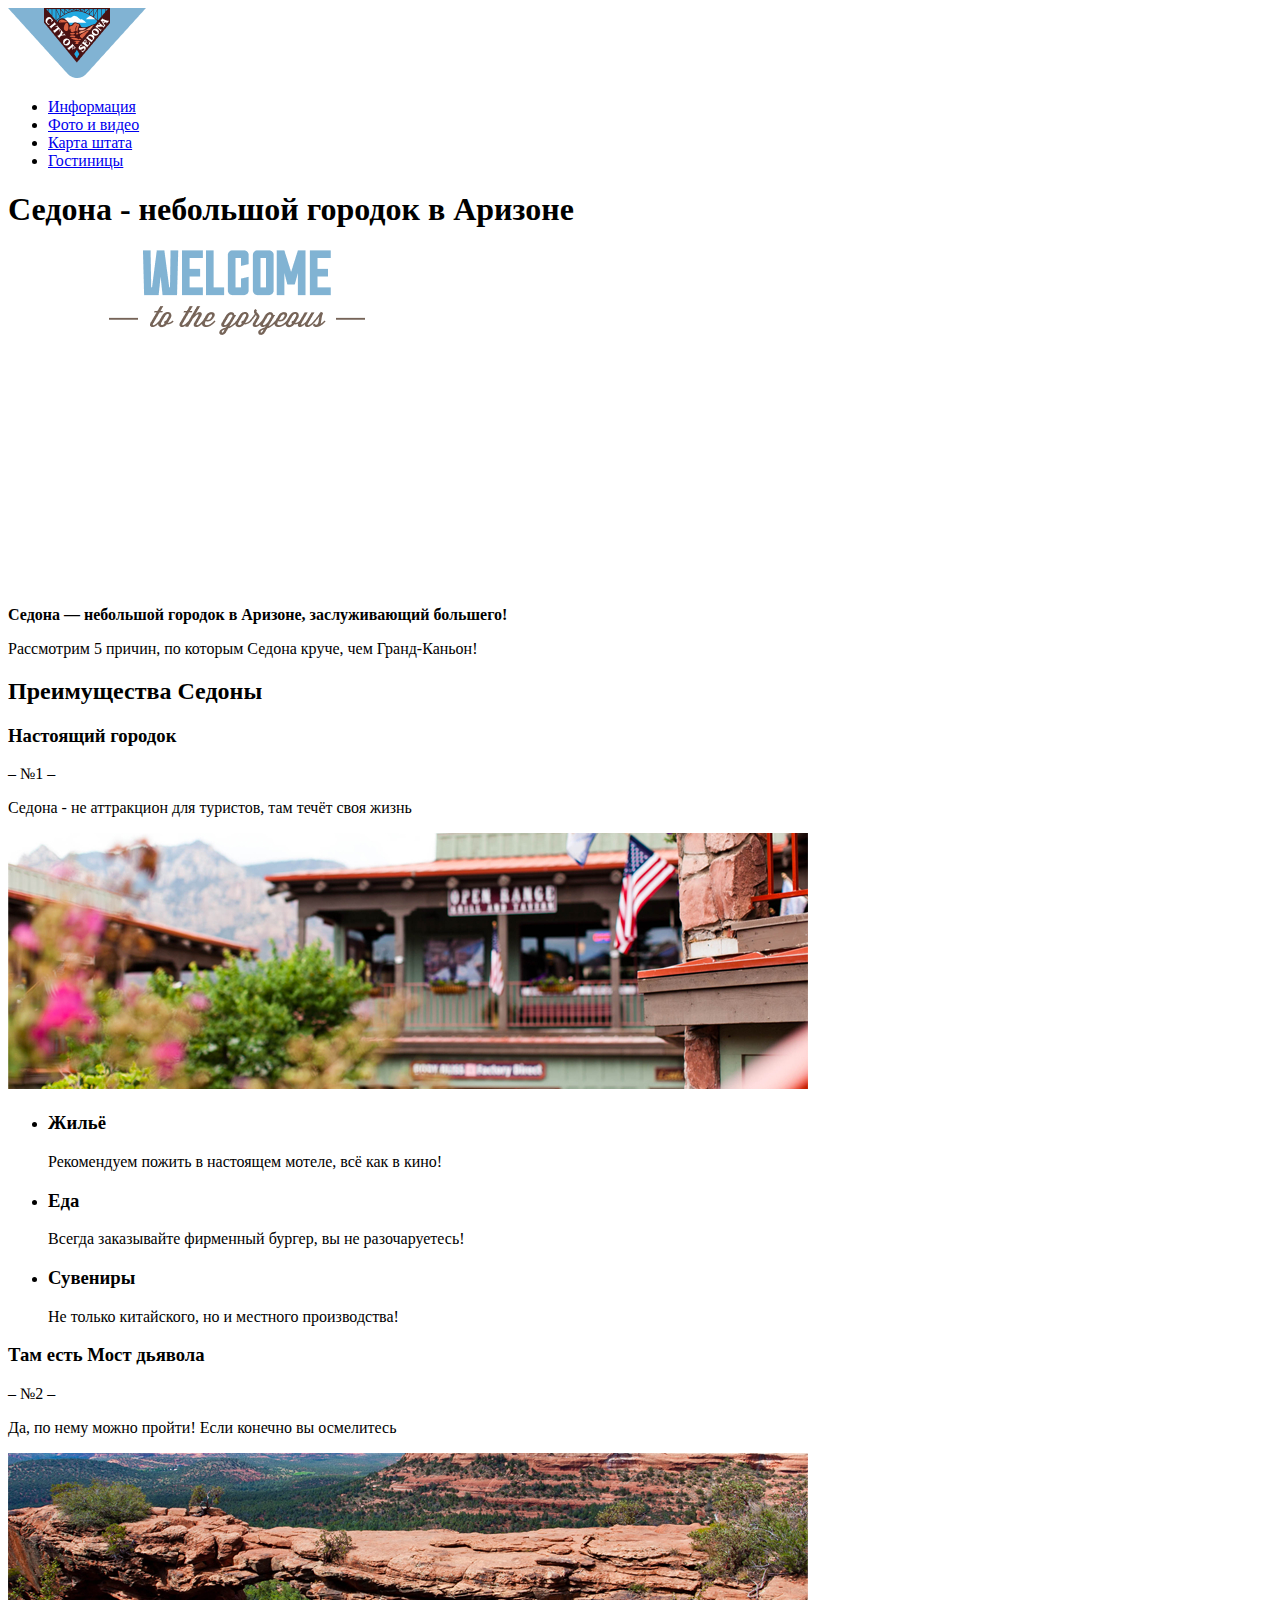
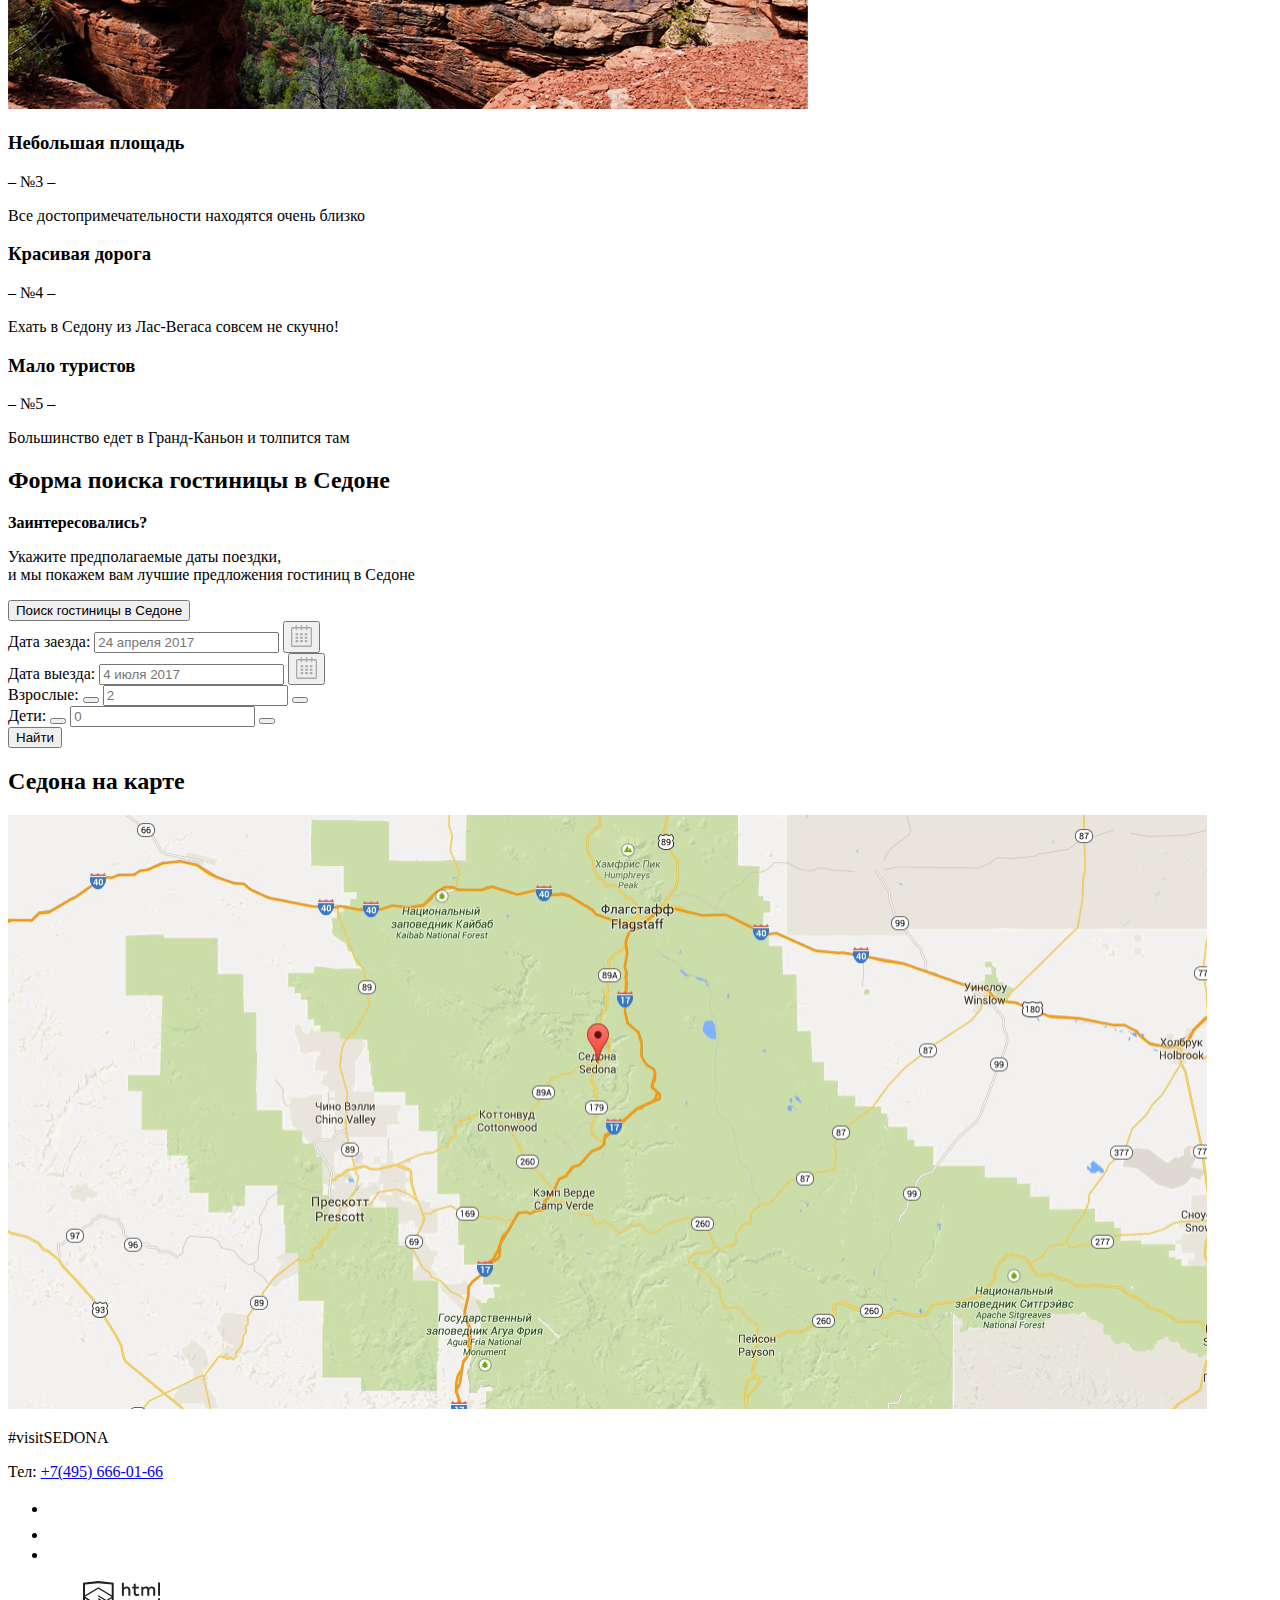
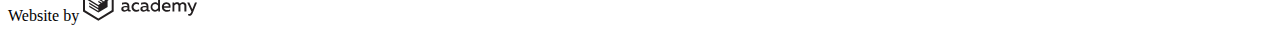
==== index.html @ 08bbe30a "Сделана разметка главной страницы и страницы каталога" ====
<!DOCTYPE html>
<html lang="ru">
<head>
  <meta charset="UTF-8">
  <meta http-equiv="X-UA-Compatible" content="IE=edge">
  <meta name="viewport" content="width=device-width, initial-scale=1.0">
  <title>Седона - небольшой городок в Аризоне</title>
</head>
<body>
  <header class="page-header">
    <nav class="main-nav">
      <a class="main-nav__logo logo">
        <img class="logo__image" src="img/sedona-logo.png" width="138" height="70" alt="Логотип Седоны">
      </a>
      <ul class="main-nav__list">
        <li class="main-nav__item">
          <a class="main-nav__link" href="blank.html">Информация</a>
        </li>
        <li class="main-nav__item">
          <a class="main-nav__link" href="blank.html">Фото и видео</a>
        </li>
        <li class="main-nav__item">
          <a class="main-nav__link" href="blank.html">Карта штата</a>
        </li>
        <li class="main-nav__item">
          <a class="main-nav__link" href="catalog.html">Гостиницы</a>
        </li>
      </ul>
    </nav>
  </header>

  <main class="page-main">
    <h1 class="visually-hidden">Седона - небольшой городок в Аризоне</h1>

    <div class="page-main__intro">
      <img class="page-main__welcome" src="img/welcome.png" width="458" height="352" alt="Добро пожаловать в Седону">
    </div>

    <header class="page-main__header">
      <b class="page-main__title">Седона — небольшой городок в Аризоне, заслуживающий большего!</b>
      <p class="page-main__text">Рассмотрим 5 причин, по которым Седона круче, чем Гранд-Каньон!</p>
    </header>

    <section class="features">
      <h2 class="visually-hidden">Преимущества Седоны</h2>

      <div class="features__blocks">
        <div class="features__block">
          <h3 class="features__title features__title--white">Настоящий городок</h3>
          <p class="features__number">&ndash; №1 &ndash;</p>
          <p class="features__text">Седона - не аттракцион для туристов, там течёт своя жизнь</p>
        </div>

        <div class="features__image-wrapper">
          <img class="features__image" src="img/sedona-town.jpg" width="800" height="256" alt="Внешний облик городка Седона">
        </div>
      </div>

      <ul class="advices">
        <li class="advices__item advices__item--house">
          <h3 class="advices__title">Жильё</h3>
          <p class="advices__text">Рекомендуем пожить в настоящем мотеле, всё как в кино!</p>
        </li>
        <li class="advices__item advices__item--burger">
          <h3 class="advices__title">Еда</h3>
          <p class="advices__text">Всегда заказывайте фирменный бургер, вы не разочаруетесь!</p>
        </li>
        <li class="advices__item advices__item--gift">
          <h3 class="advices__title">Сувениры</h3>
          <p class="advices__text">Не только китайского, но и местного производства!</p>
        </li>
      </ul>

      <div class="features__blocks features__blocks--reverse">
        <div class="features__block">
          <h3 class="features__title features__title--white">Там есть Мост дьявола</h3>
          <p class="features__number">&ndash; №2 &ndash;</p>
          <p class="features__text">Да, по нему можно пройти! Если конечно вы осмелитесь</p>
        </div>

        <div class="features__image-wrapper">
          <img class="features__image" src="img/devil-bridge.jpg" width="800" height="256" alt="Мост дьявола">
        </div>
      </div>

      <div class="features__blocks">
        <div class="features__block features__block--grey">
          <h3 class="features__title">Небольшая площадь</h3>
          <p class="features__number">&ndash; №3 &ndash;</p>
          <p class="features__text">Все достопримечательности находятся очень близко</p>
        </div>

        <div class="features__block features__block--grey">
          <h3 class="features__title">Красивая дорога</h3>
          <p class="features__number">&ndash; №4 &ndash;</p>
          <p class="features__text">Ехать в Седону из Лас-Вегаса совсем не скучно!</p>
        </div>

        <div class="features__block features__block--grey">
          <h3 class="features__title">Мало туристов</h3>
          <p class="features__number">&ndash; №5 &ndash;</p>
          <p class="features__text">Большинство едет в Гранд-Каньон и толпится там</p>
        </div>
      </div>
    </section>

    <section class="hotel-search">
      <h2 class="visually-hidden">Форма поиска гостиницы в Седоне</h2>
      <b class="hotel-search__title">Заинтересовались?</b>
      <p class="hotel-search__text">Укажите предполагаемые даты поездки,<br> и мы покажем вам лучшие предложения гостиниц в Седоне</p>
      <button class="hotel-search__button button botton--brown" type="button">Поиск гостиницы в Седоне</button>

      <form class="hotel-search__form search-form" action="https://echo.htmlacademy.ru" method="POST">
        <div class="search-form__block">
          <label class="search-form__label" for="arrival">Дата заезда:</label>
          <input class="seacrh-form__input" type="text" name="arrival" id="arrival" placeholder="24 апреля 2017" required>
          <button class="search-form__calendar" type="button" aria-label="календарь">
            <svg width="21" height="23" viewBox="0 0 21 23" fill="none" xmlns="http://www.w3.org/2000/svg">
              <path fill-rule="evenodd" clip-rule="evenodd" d="M16.406 3.02498H19.251C20.217 3.02498 21 3.84698 21 4.86198V21.164C21 22.179 20.217 23 19.251 23H1.75C0.784 23 0 22.179 0 21.164V4.86198C0 3.84698 0.784 3.02498 1.75 3.02498H4.593V1.64798C4.593 1.26698 4.887 0.958984 5.25 0.958984C5.612 0.958984 5.906 1.26698 5.906 1.64798V3.02498H9.844V1.64798C9.844 1.26698 10.138 0.958984 10.501 0.958984C10.862 0.958984 11.156 1.26698 11.156 1.64798V3.02498H15.094V1.64798C15.094 1.26698 15.387 0.958984 15.75 0.958984C16.112 0.958984 16.406 1.26698 16.406 1.64798V3.02498ZM19.5646 21.484C19.6466 21.3979 19.691 21.2828 19.688 21.164H19.689V4.86198C19.689 4.60898 19.493 4.40298 19.252 4.40298H16.407V5.78098C16.407 6.16198 16.113 6.46998 15.751 6.46998C15.388 6.46998 15.095 6.16198 15.095 5.78098V4.40298H11.157V5.78098C11.157 6.16198 10.863 6.46998 10.502 6.46998C10.139 6.46998 9.845 6.16198 9.845 5.78098V4.40298H5.907V5.78098C5.907 6.16198 5.613 6.46998 5.251 6.46998C4.888 6.46998 4.594 6.16198 4.594 5.78098V4.40298H1.75C1.50263 4.40953 1.30696 4.61458 1.312 4.86198V21.164C1.30696 21.4114 1.50263 21.6164 1.75 21.623H19.251C19.3698 21.6201 19.4826 21.5701 19.5646 21.484Z" fill="#A9A9A9"/>
              <path fill-rule="evenodd" clip-rule="evenodd" d="M4.59399 9.2251H7.21899V11.2911H4.59399V9.2251ZM4.59399 12.6681H7.21899V14.7351H4.59399V12.6681ZM7.21899 16.1121H4.59399V18.1781H7.21899V16.1121ZM9.18799 16.1121H11.813V18.1781H9.18799V16.1121ZM11.813 12.6681H9.18799V14.7351H11.813V12.6681ZM9.18799 9.2251H11.813V11.2911H9.18799V9.2251ZM16.406 16.1121H13.781V18.1781H16.406V16.1121ZM13.781 12.6681H16.406V14.7351H13.781V12.6681ZM16.406 9.2251H13.781V11.2911H16.406V9.2251Z" fill="#A9A9A9"/>
              </svg>
          </button>
        </div>

        <div class="search-form__block">
          <label class="search-form__label" for="departure">Дата выезда:</label>
          <input class="seacrh-form__input" type="text" name="departure" id="departure" placeholder="4 июля 2017" required>
          <button class="search-form__calendar" type="button" aria-label="Календарь">
            <svg width="21" height="23" viewBox="0 0 21 23" fill="none" xmlns="http://www.w3.org/2000/svg">
              <path fill-rule="evenodd" clip-rule="evenodd" d="M16.406 3.02498H19.251C20.217 3.02498 21 3.84698 21 4.86198V21.164C21 22.179 20.217 23 19.251 23H1.75C0.784 23 0 22.179 0 21.164V4.86198C0 3.84698 0.784 3.02498 1.75 3.02498H4.593V1.64798C4.593 1.26698 4.887 0.958984 5.25 0.958984C5.612 0.958984 5.906 1.26698 5.906 1.64798V3.02498H9.844V1.64798C9.844 1.26698 10.138 0.958984 10.501 0.958984C10.862 0.958984 11.156 1.26698 11.156 1.64798V3.02498H15.094V1.64798C15.094 1.26698 15.387 0.958984 15.75 0.958984C16.112 0.958984 16.406 1.26698 16.406 1.64798V3.02498ZM19.5646 21.484C19.6466 21.3979 19.691 21.2828 19.688 21.164H19.689V4.86198C19.689 4.60898 19.493 4.40298 19.252 4.40298H16.407V5.78098C16.407 6.16198 16.113 6.46998 15.751 6.46998C15.388 6.46998 15.095 6.16198 15.095 5.78098V4.40298H11.157V5.78098C11.157 6.16198 10.863 6.46998 10.502 6.46998C10.139 6.46998 9.845 6.16198 9.845 5.78098V4.40298H5.907V5.78098C5.907 6.16198 5.613 6.46998 5.251 6.46998C4.888 6.46998 4.594 6.16198 4.594 5.78098V4.40298H1.75C1.50263 4.40953 1.30696 4.61458 1.312 4.86198V21.164C1.30696 21.4114 1.50263 21.6164 1.75 21.623H19.251C19.3698 21.6201 19.4826 21.5701 19.5646 21.484Z" fill="#A9A9A9"/>
              <path fill-rule="evenodd" clip-rule="evenodd" d="M4.59399 9.2251H7.21899V11.2911H4.59399V9.2251ZM4.59399 12.6681H7.21899V14.7351H4.59399V12.6681ZM7.21899 16.1121H4.59399V18.1781H7.21899V16.1121ZM9.18799 16.1121H11.813V18.1781H9.18799V16.1121ZM11.813 12.6681H9.18799V14.7351H11.813V12.6681ZM9.18799 9.2251H11.813V11.2911H9.18799V9.2251ZM16.406 16.1121H13.781V18.1781H16.406V16.1121ZM13.781 12.6681H16.406V14.7351H13.781V12.6681ZM16.406 9.2251H13.781V11.2911H16.406V9.2251Z" fill="#A9A9A9"/>
              </svg>
          </button>
        </div>

        <div class="search-form__block">
          <div class="search-form-quantity">
            <label class="search-form__label" for="adults">Взрослые:</label>
            <button class="search-form__button search-form__button--minus" type="button" aria-label="Уменьшить"></button>
            <input class="search-form__input search-form__input-number" type="text" name="adults" id="adults" placeholder="2" required>
            <button class="search-form__button search-form__button--plus" type="button" aria-label="Увеличить"></button>
          </div>
          <div class="search-form-quantity">
            <label class="search-form__label" for="children">Дети:</label>
            <button class="search-form__button search-form__button--minus" type="button" aria-label="Уменьшить"></button>
            <input class="search-form__input search-form__input-number" type="text" name="children" id="children" placeholder="0" required>
            <button class="search-form__button search-form__button--plus" type="button" aria-label="Увеличить"></button>
          </div>
        </div>

        <button class="search-form__button button button--blue" type="submit">Найти</button>
      </form>
    </section>

    <section class="page-main__map map">
      <h2 class="visually-hidden">Седона на карте</h2>
      <img class="map__image" src="img/map.png" width="1199" height="594" alt="Карта местности">
    </section>
  </main>

  <footer class="page-footer page-footer--index">
    <div class="page-footer__column">
      <p class="page-footer__hashtag">#visitSEDONA</p>
      <p class="page-footer__phone">Тел: <a class="page-footer__phone-link" href="tel:+74956660166">+7(495) 666-01-66</a></p>
    </div>

    <div class="page-footer__column">
      <ul class="social-list">
        <li class="social-list__item">
          <a class="social-list__link button button--blue" href="https://twitter.com" aria-label="Twitter">
            <svg width="17" height="17" viewBox="0 0 17 17" fill="none" xmlns="http://www.w3.org/2000/svg">
              <path d="M10.95 1.14409C12.635 0.648089 13.934 1.41409 14.527 2.32309C15.2 2.09209 15.858 1.84209 16.538 1.61509C16.5249 2.30145 16.2117 2.94761 15.681 3.38309C16.366 3.55309 16.985 2.89209 16.985 2.89209C16.816 3.89209 15.979 4.68009 15.422 4.91609C15.191 11.6661 12.247 16.1331 5.34498 15.9981H4.89898C4.48898 15.9981 0.734977 15.5381 0.000976562 14.1111C2.27198 14.3071 3.89398 13.6891 4.69398 12.9341C3.73398 12.6341 2.01498 12.4571 1.71498 9.98409C2.06398 10.0901 2.27898 10.2121 2.90498 10.1031C1.70498 9.24709 0.373977 8.53009 0.447977 6.33009C0.732977 6.65809 1.51498 6.86609 1.78798 6.80209C1.08498 6.56109 -0.182023 3.44209 0.893977 1.85009C2.71198 3.70409 4.62898 5.45609 8.04598 5.62309C8.25398 3.33009 9.18298 1.79309 10.95 1.14409Z" fill="white"/>
            </svg>
          </a>
        </li>
        <li class="social-list__item">
          <a class="social-list__link button button--blue" href="https://facebook.com" aria-label="Facebook">
            <svg width="12" height="22" viewBox="0 0 12 22" fill="none" xmlns="http://www.w3.org/2000/svg">
              <path d="M12 4V0H8C5.79086 0 4 1.79086 4 4V8H0V12H4V22H8V12H12V8H8V4H12Z" fill="white"/>
            </svg>
          </a>
        </li>
        <li class="social-list__item">
          <a class="social-list__link button button--blue" href="https://youtube.com" aria-label="Youtube">
            <svg width="20" height="16" viewBox="0 0 20 16" fill="none" xmlns="http://www.w3.org/2000/svg">
              <path fill-rule="evenodd" clip-rule="evenodd" d="M3 0H17C18.65 0 20 1.35 20 3V13C20 14.65 18.65 16 17 16H3C1.35 16 0 14.65 0 13V3C0 1.35 1.35 0 3 0ZM6.027 4.002V11.998L15.014 8L6.027 4.002Z" fill="white"/>
            </svg>
          </a>
        </li>
      </ul>
    </div>

    <div class="page-footer__column">
      <span class="page-footer-copyright-text">Website by</span>
      <a class="page-footer-copyright-link" href="https://htmlacademy.ru/intensive/htmlcss" aria-label="HTML Academy">
        <svg width="115" height="41" viewBox="0 0 115 41" fill="none" xmlns="http://www.w3.org/2000/svg">
          <path fill-rule="evenodd" clip-rule="evenodd" d="M15.5197 1.05737H15.3509L0 2.71895V31.4945L15.3509 40.8382L30.7018 31.4945V2.71895L15.5197 1.05737ZM77.0183 2.62185H75.0876V15.7311H77.0183V2.62185ZM40.8619 2.63264V7.76843C41.6131 6.9864 42.6386 6.5436 43.7105 6.53843C44.6823 6.47908 45.6329 6.84495 46.3253 7.54479C47.0177 8.24462 47.3866 9.21244 47.3399 10.2068V15.7634H45.367V10.4658C45.4231 9.94897 45.2754 9.43059 44.9566 9.02553C44.6377 8.62047 44.174 8.36218 43.6683 8.3079H43.3518C42.3456 8.36979 41.4321 8.9295 40.9041 9.80764V15.7634H38.8995V2.63264H40.8619ZM77.0183 31.4837H75.2775V30.0595C74.4828 31.1353 73.23 31.7538 71.9119 31.7211C69.4751 31.5528 67.5825 29.4822 67.5825 26.9845C67.5825 24.4867 69.4751 22.4162 71.9119 22.2479C73.1195 22.2052 74.2818 22.7203 75.0771 23.6505V18.3205H77.0183V31.4837ZM47.0656 30.0595C47.263 30.0515 47.4583 30.0152 47.6459 29.9516V31.3866C47.2482 31.5404 46.826 31.6172 46.4009 31.6132C45.6482 31.6769 44.9394 31.2429 44.639 30.5342C43.7036 31.31 42.5302 31.7227 41.3261 31.6995C39.733 31.6995 38.256 30.804 38.256 28.9482C38.256 26.65 40.3661 25.9379 42.1702 25.9379C42.9402 25.9505 43.707 26.0408 44.4596 26.2076V25.884C44.4596 24.805 43.6578 23.9742 42.1491 23.9742C41.0585 23.9764 39.9804 24.2116 38.9839 24.6647V22.8305C40.0678 22.451 41.204 22.2506 42.3495 22.2371C44.8394 22.2371 46.3693 23.4455 46.3693 26.1753V29.4121C46.3546 29.5668 46.401 29.721 46.4981 29.8406C46.5951 29.9601 46.7349 30.035 46.8862 30.0487H47.0656V30.0595ZM40.2711 28.8403C40.298 29.229 40.4761 29.5905 40.7655 29.844C41.055 30.0974 41.4317 30.2217 41.8115 30.189H41.9275C42.8819 30.1906 43.7973 29.8022 44.4702 29.11V27.5779C43.842 27.4414 43.2026 27.3655 42.5605 27.3513C41.5055 27.3513 40.2817 27.7074 40.2817 28.8403H40.2711ZM56.0229 22.9384C55.1962 22.4632 54.2596 22.2246 53.3115 22.2479H52.9422C51.7332 22.2873 50.5891 22.8166 49.7619 23.7192C48.9347 24.6218 48.4923 25.8236 48.5321 27.06V27.5024C48.6957 30.0004 50.805 31.8921 53.2482 31.7318C54.2519 31.7555 55.2477 31.5452 56.1601 31.1168V29.2718C55.3769 29.7215 54.4945 29.9591 53.5963 29.9624C52.5199 30.0288 51.4963 29.4793 50.9385 28.5356C50.3806 27.5918 50.3806 26.4095 50.9385 25.4658C51.4963 24.522 52.5199 23.9725 53.5963 24.039C54.461 24.0357 55.3066 24.2989 56.0229 24.7942V22.9384ZM66.1514 30.0595C66.3488 30.0515 66.5441 30.0152 66.7317 29.9516V31.3866C66.334 31.5404 65.9118 31.6172 65.4867 31.6132C64.734 31.6769 64.0252 31.2429 63.7248 30.5342C62.7894 31.31 61.616 31.7227 60.4119 31.6995C58.8188 31.6995 57.3417 30.804 57.3417 28.9482C57.3417 26.65 59.4518 25.9379 61.256 25.9379C62.0259 25.9505 62.7928 26.0408 63.5454 26.2076V25.884C63.5454 24.805 62.7436 23.9742 61.2349 23.9742C60.1443 23.9764 59.0662 24.2116 58.0697 24.6647V22.8305C59.1536 22.451 60.2897 22.2506 61.4353 22.2371C63.9252 22.2371 65.455 23.4455 65.455 26.1753V29.4121C65.4404 29.5668 65.4868 29.721 65.5838 29.8406C65.6809 29.9601 65.8207 30.035 65.972 30.0487H66.1514V30.0595ZM59.855 29.8481C59.5632 29.5943 59.3837 29.2311 59.3569 28.8403H59.378C59.378 27.7074 60.5385 27.3513 61.6569 27.3513C62.299 27.3655 62.9383 27.4414 63.5665 27.5779V29.11C62.8937 29.8022 61.9782 30.1906 61.0239 30.189H60.9078C60.5263 30.2247 60.1469 30.1019 59.855 29.8481ZM69.3271 26.9305C69.3271 25.2859 70.6308 23.9526 72.239 23.9526L72.2601 24.0066C73.4742 24.0066 74.5742 24.7382 75.0665 25.8732V28.0311C74.5856 29.1871 73.4673 29.9296 72.239 29.9084C70.6308 29.9084 69.3271 28.5752 69.3271 26.9305ZM83.3486 22.2479C86.8408 22.2479 88.0541 25.1395 87.4844 27.7397H80.922C81.1436 29.3582 82.6839 30.0163 84.2876 30.0163C85.2509 30.0196 86.2027 29.8021 87.0729 29.3797V31.1061C86.0736 31.5421 84.9939 31.7519 83.9078 31.7211C81.2385 31.7211 78.8963 30.189 78.8963 26.9521C78.8362 25.7502 79.2482 24.5736 80.0408 23.6841C80.8334 22.7945 81.9408 22.2658 83.1165 22.2155H83.3486V22.2479ZM80.8693 26.1753C80.9704 24.8237 82.1216 23.8104 83.4436 23.9095H83.4858C84.1064 23.8531 84.7196 24.08 85.1612 24.5295C85.6028 24.979 85.8275 25.6051 85.7752 26.24H80.8693V26.1753ZM89.489 31.4621V22.4961H91.2298V23.575C91.9777 22.7197 93.041 22.2229 94.1628 22.2047C95.2951 22.1328 96.3712 22.7163 96.9482 23.7153C97.7407 22.8335 98.8477 22.3161 100.018 22.2803C100.952 22.2327 101.859 22.6011 102.507 23.2901C103.154 23.9792 103.478 24.9213 103.394 25.8732V31.4837H101.39V25.9271C101.437 25.4734 101.306 25.0191 101.024 24.6647C100.743 24.3104 100.336 24.0852 99.8917 24.039H99.6174C98.7512 24.0941 97.9525 24.536 97.4335 25.2474V31.4837H95.4289V25.9271C95.4728 25.47 95.3357 25.0139 95.0481 24.6611C94.7606 24.3082 94.3467 24.088 93.8991 24.0497H93.6881C92.7466 24.1344 91.8915 24.6449 91.3564 25.4416V31.5161H89.5312L89.489 31.4621ZM113.977 22.4745H111.972L109.324 29.2718L106.306 22.4853H104.196L108.417 31.5484L108.237 32.0016C107.72 33.3611 107.003 34.0516 106.053 34.0516C105.75 34.0548 105.447 34.0112 105.156 33.9221V35.6161C105.536 35.7125 105.926 35.7632 106.317 35.7671C107.646 35.7671 108.902 35.0226 109.851 32.6813L113.977 22.4745ZM52.689 6.78658V3.54974L50.7266 4.01369V6.73264H49.144V8.49132H50.7899V12.9905C50.7231 13.817 51.0244 14.6301 51.61 15.2038C52.1955 15.7775 53.0028 16.0505 53.8073 15.9468C54.5996 15.9535 55.3875 15.8259 56.139 15.5692V13.8429C55.5727 14.0781 54.9672 14.199 54.356 14.199C53.2165 14.199 52.689 13.8105 52.689 12.6237V8.5129H55.8541V6.78658H52.689ZM58.3862 15.7526V6.75421H60.1376V7.83316C60.8811 6.97655 61.9403 6.476 63.0601 6.45211C64.1624 6.38099 65.2146 6.93142 65.8032 7.88711C66.5958 7.00534 67.7028 6.48794 68.8734 6.45211C69.8138 6.41462 70.7233 6.79859 71.364 7.50353C72.0046 8.20846 72.3126 9.16418 72.2073 10.1205V15.7418H70.2028V10.1853C70.2499 9.73151 70.1184 9.27721 69.8373 8.92287C69.5561 8.56853 69.1485 8.34334 68.7046 8.29711H68.4619C67.5957 8.35228 66.797 8.7942 66.278 9.50553V15.7418H64.2734V10.1853C64.3206 9.73151 64.1891 9.27721 63.9079 8.92287C63.6268 8.56853 63.2191 8.34334 62.7752 8.29711H62.5326C61.5911 8.38181 60.736 8.89229 60.2009 9.68895V15.7634H58.3862V15.7526ZM28.6972 30.3033L28.7078 30.2968L28.6972 30.3184V30.3033ZM28.6972 18.3205V30.3033L15.3509 38.4321L2.00459 30.3184V18.5147L15.2876 26.6068V28.0311L6.18257 22.5284V23.9418L15.3404 29.5632V31.0629L6.19312 25.4955V26.9521L15.3509 32.5734L24.5826 26.9197V20.8129L28.6972 18.3205ZM28.7078 16.7776L25.0362 18.9355L23.3482 20.0145L15.3087 15.0837V16.4971L22.156 20.7266L22.0083 20.8237L20.9532 21.4063L15.2876 17.9537V19.3995L19.761 22.1184L18.706 22.8413L15.3298 20.7913V22.2047L17.5454 23.5426L15.2982 24.9021L2.11009 16.864L15.3087 8.72869L28.7078 16.7776ZM15.2876 7.27211L28.7078 15.3534V4.56395L15.3615 3.12895L2.01514 4.56395V15.3534L15.2876 7.27211Z" fill="#231F20"/>
        </svg>
      </a>
    </div>
  </footer>

</body>
</html>
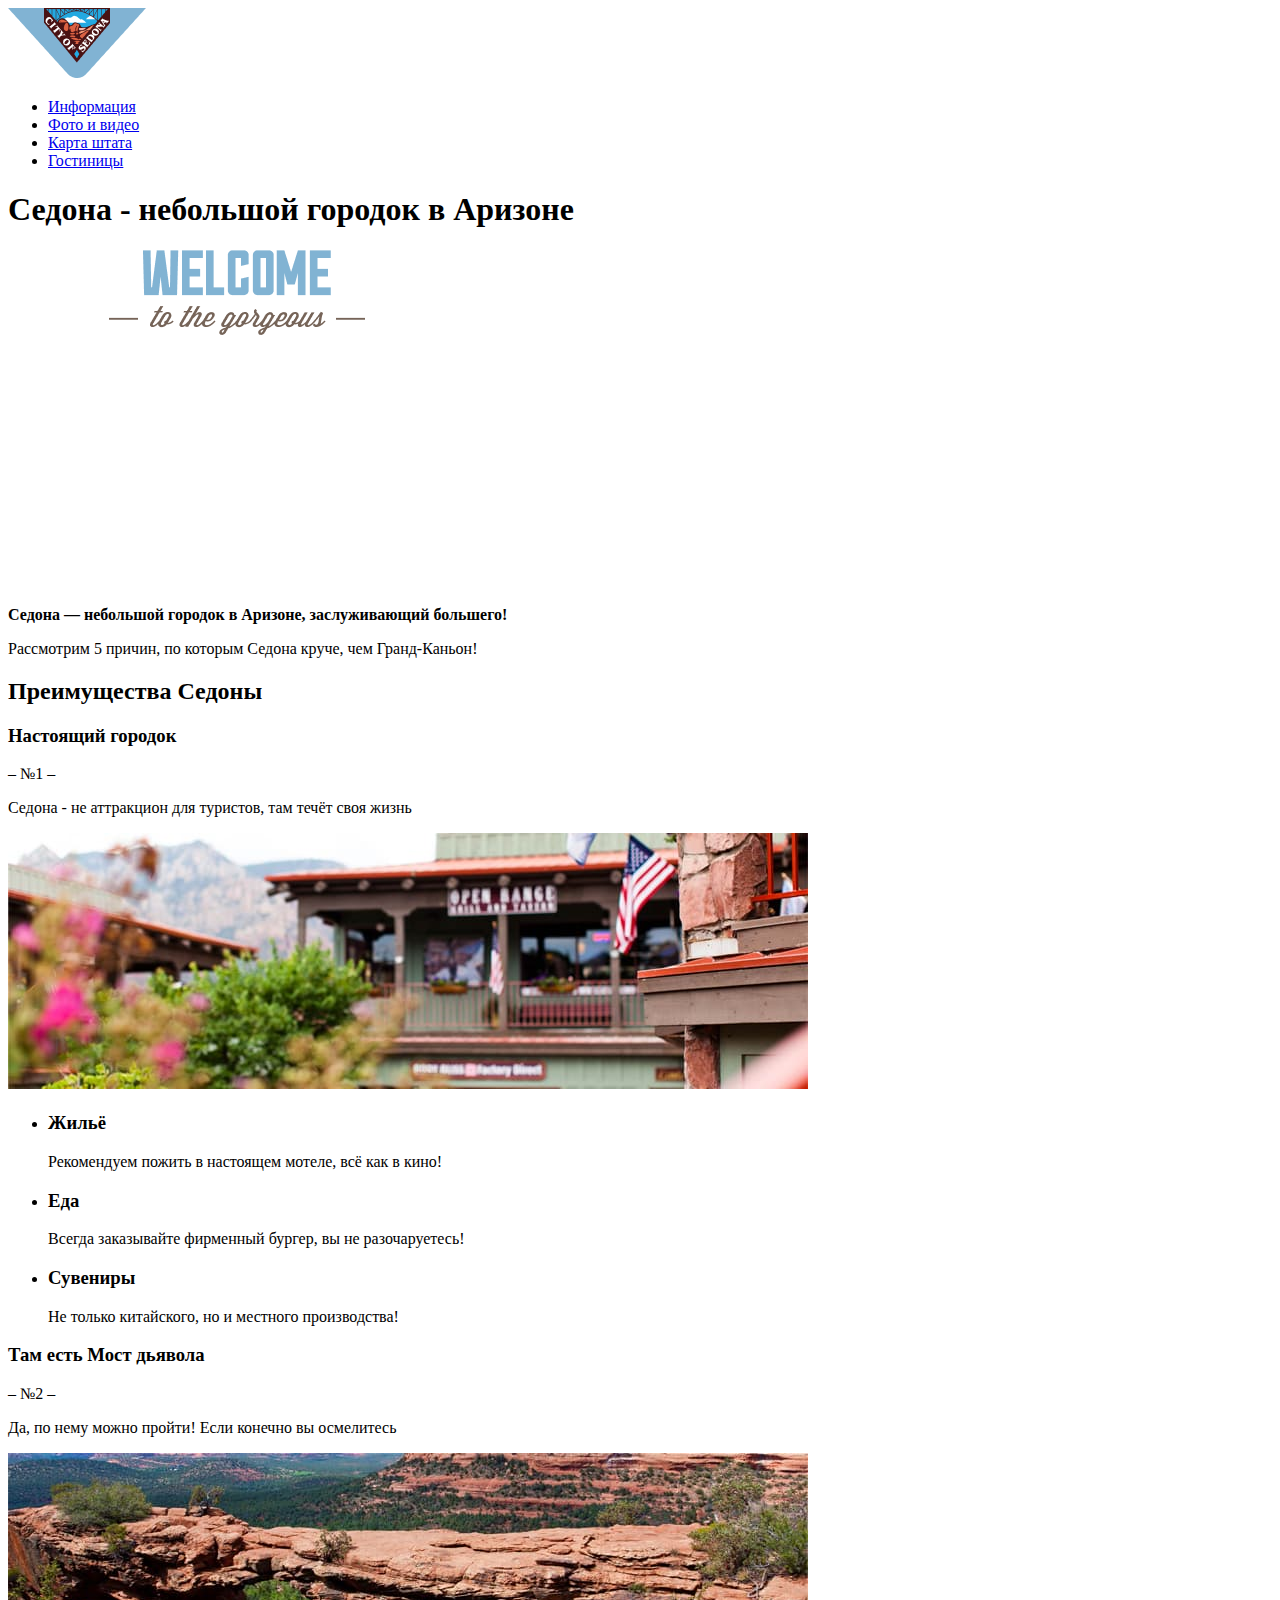
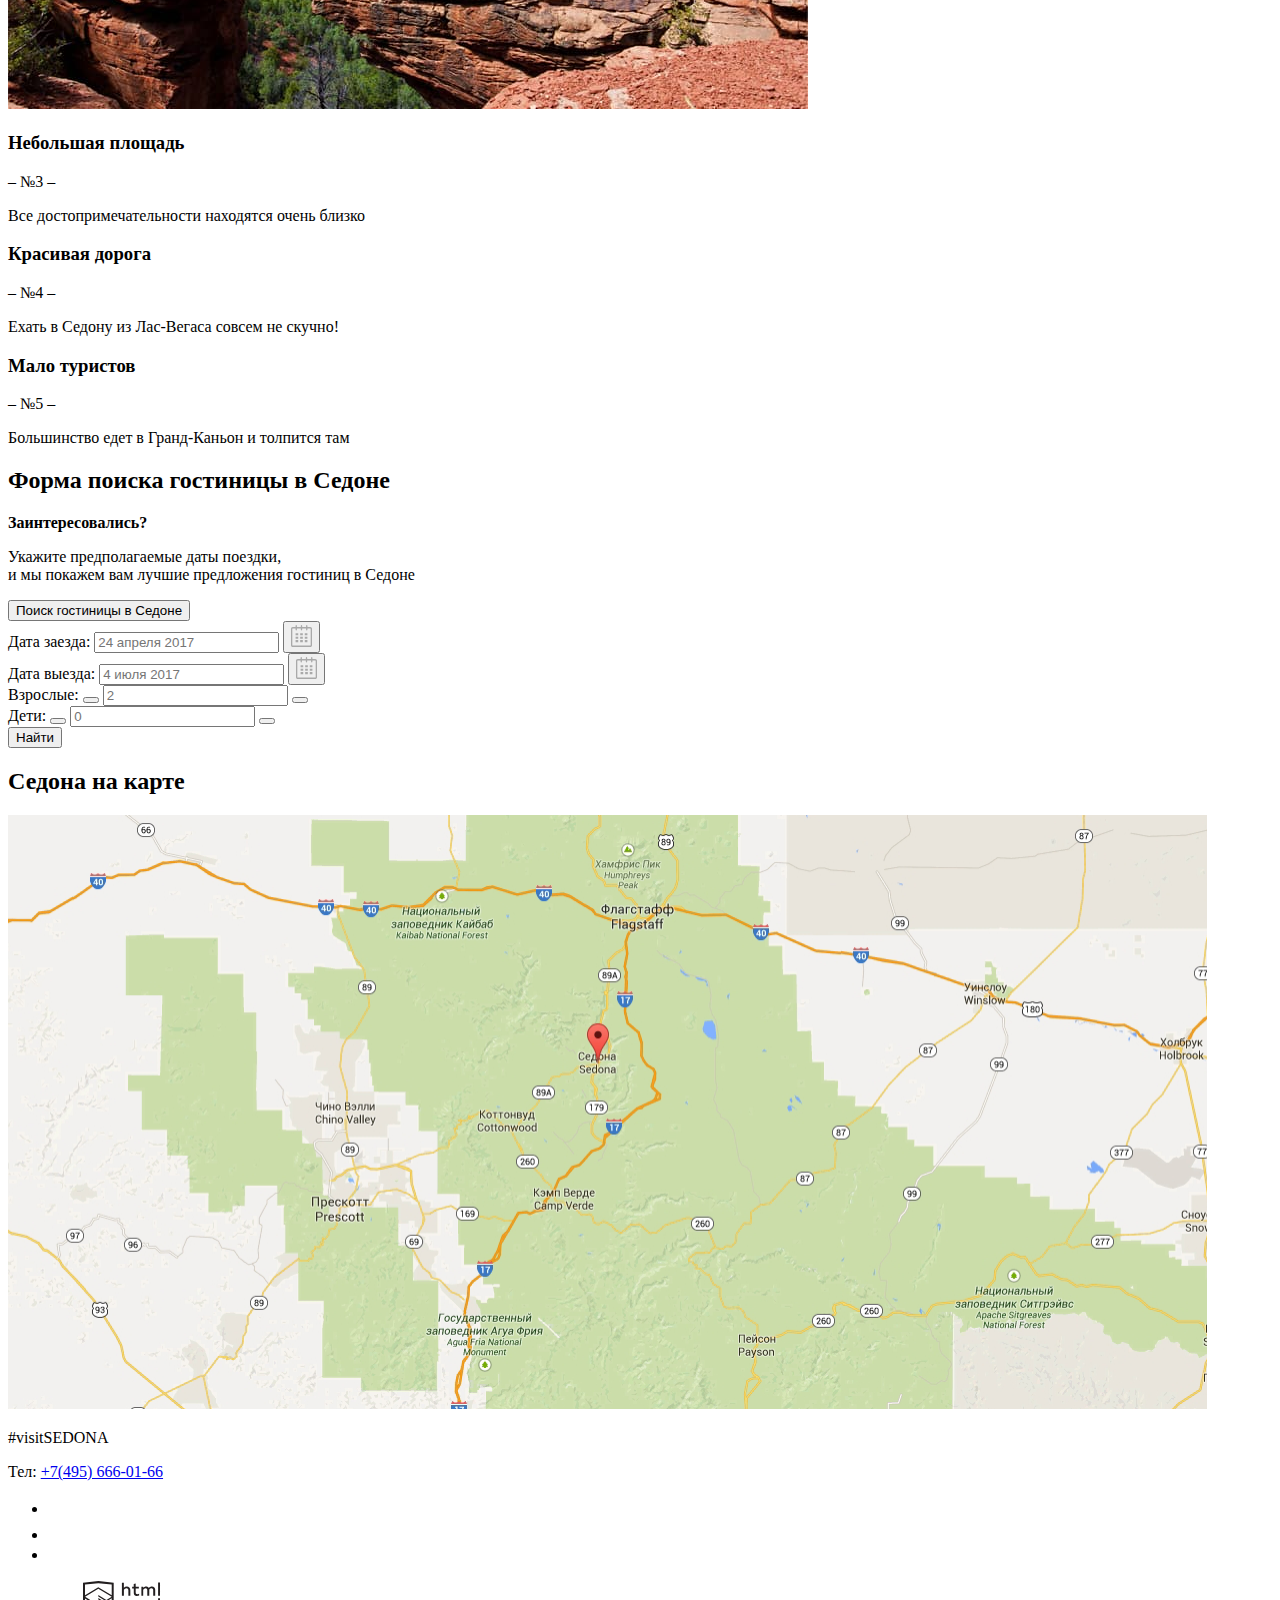
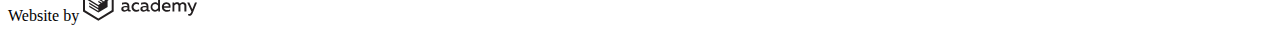
==== commit dd1ad5a0: "Экспортированы все изображения из макета с последующей оптимизацией, подключены фавиконки разных фор" ====
--- a/index.html
+++ b/index.html
@@ -5,6 +5,11 @@
   <meta http-equiv="X-UA-Compatible" content="IE=edge">
   <meta name="viewport" content="width=device-width, initial-scale=1.0">
   <title>Седона - небольшой городок в Аризоне</title>
+
+  <link rel="icon" href="favicon.ico">
+  <link rel="icon" href="img/favicons/favicon.svg" type="image/svg+xml">
+  <link rel="apple-touch-icon" href="img/favicons/180.png">
+  <link rel="manifest" href="manifest.webmanifest">
 </head>
 <body>
   <header class="page-header">
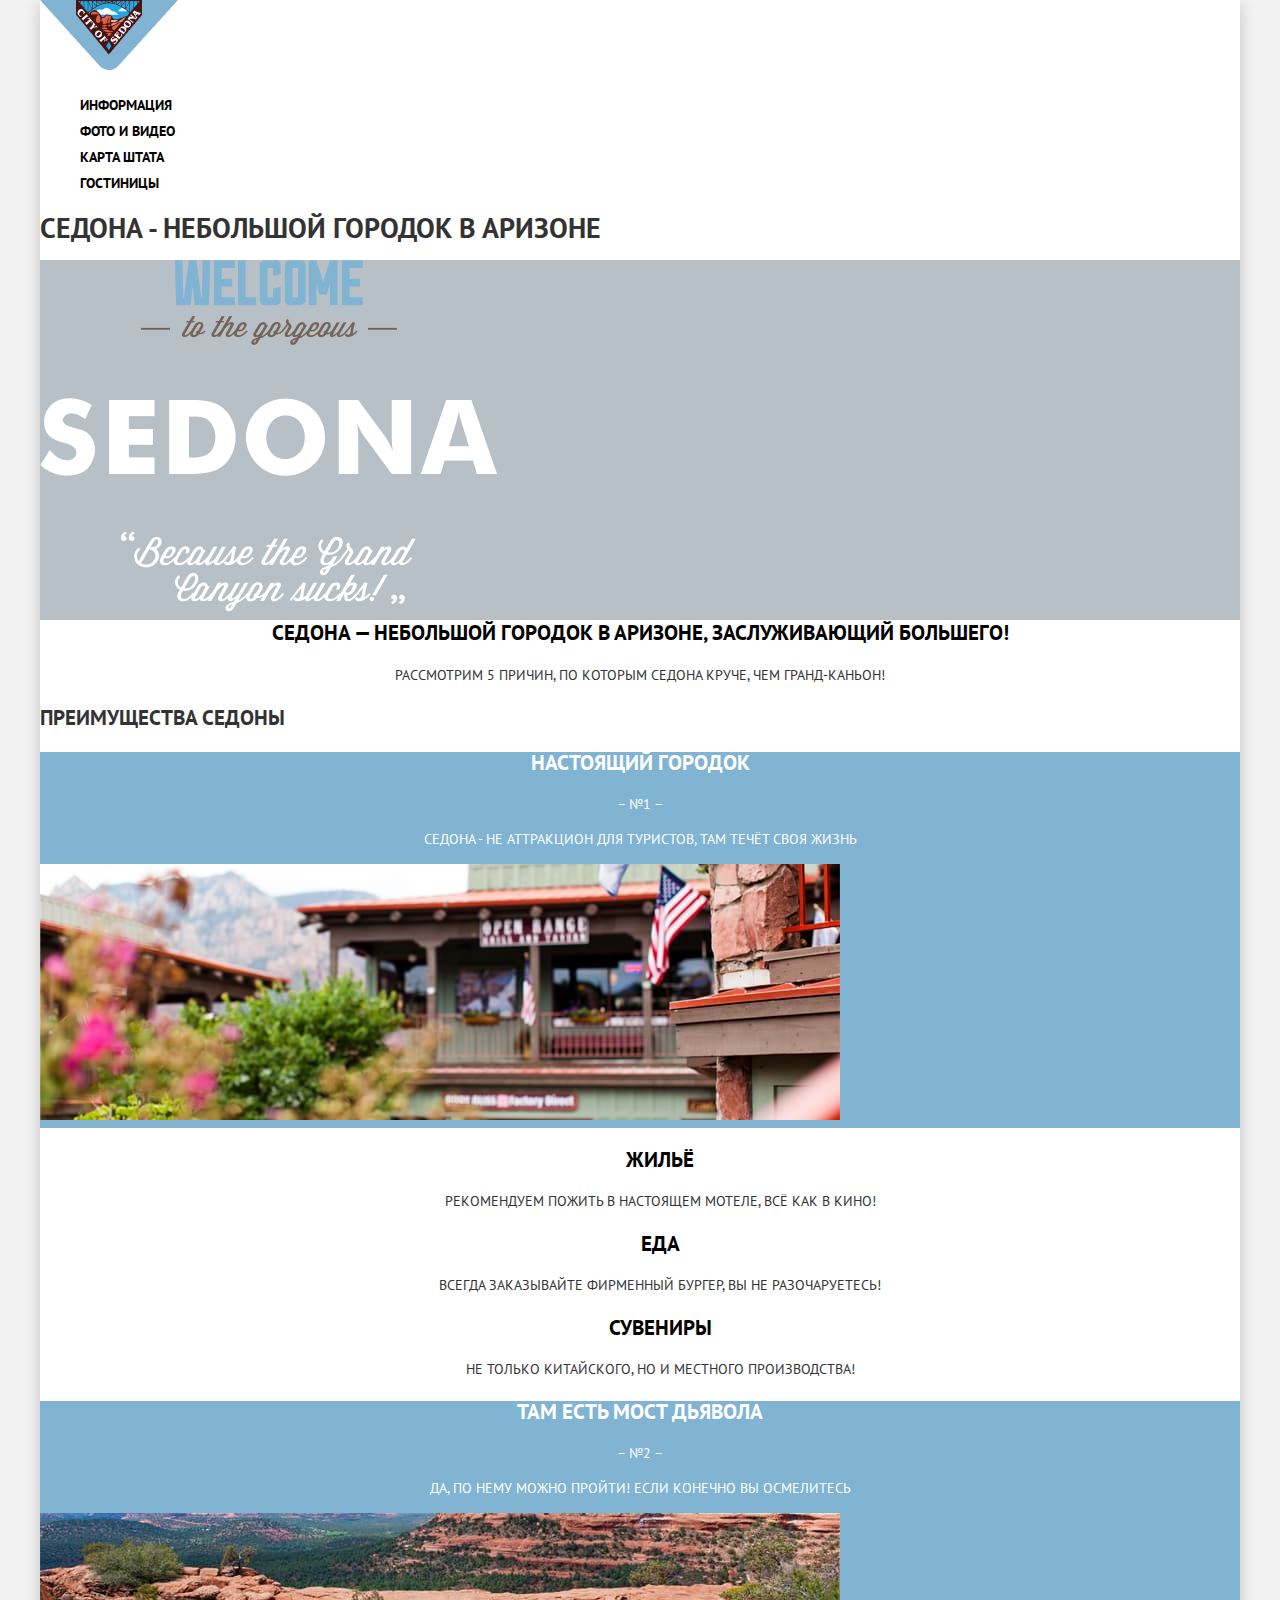
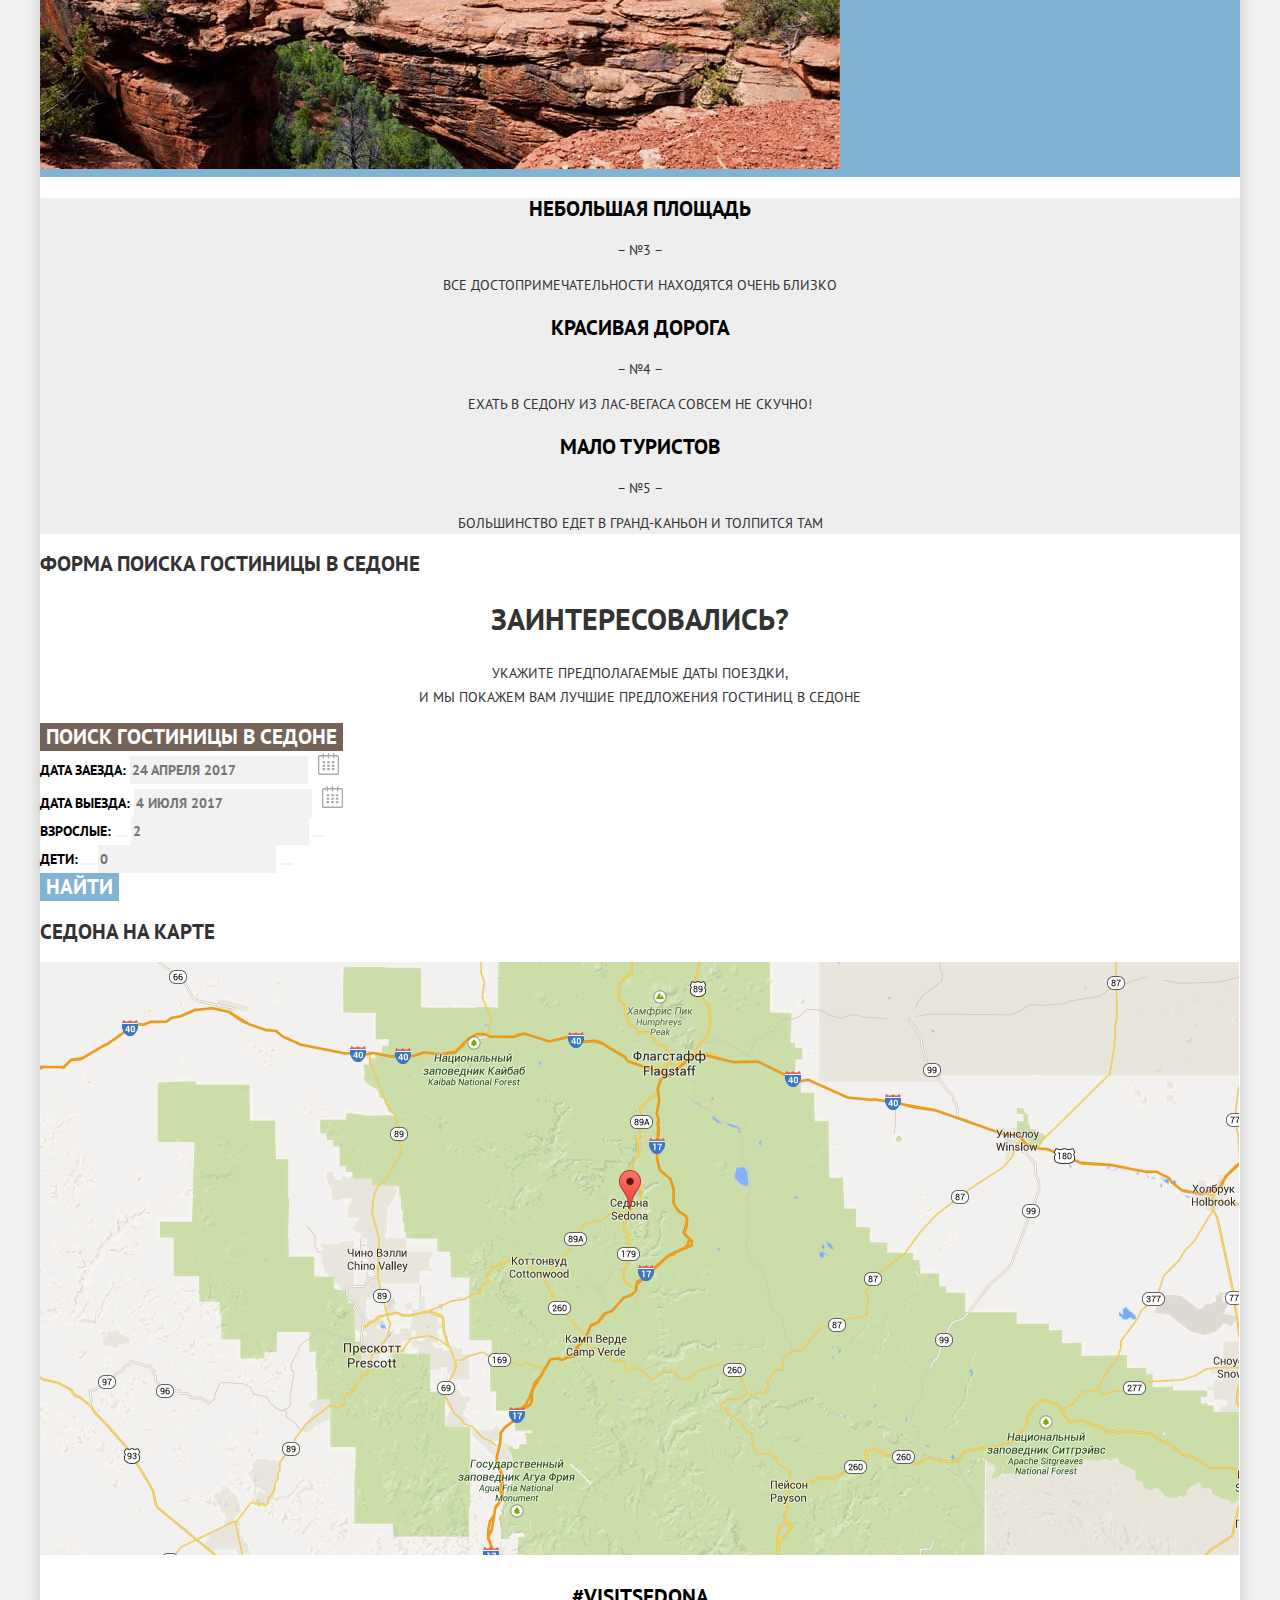
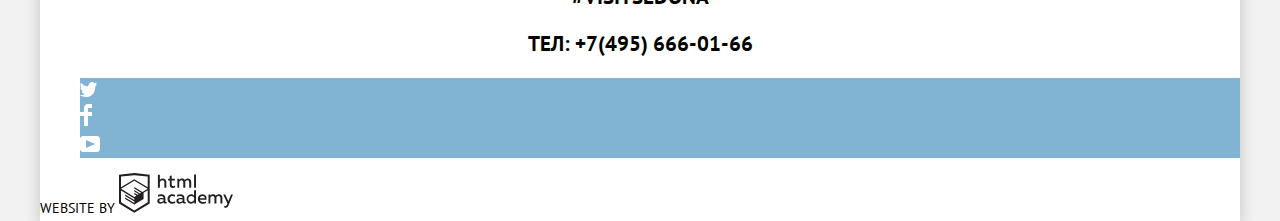
==== commit 936e4056: "Выполнена базовая стилизация главной страницы и страницы каталога" ====
--- a/index.html
+++ b/index.html
@@ -10,200 +10,205 @@
   <link rel="icon" href="img/favicons/favicon.svg" type="image/svg+xml">
   <link rel="apple-touch-icon" href="img/favicons/180.png">
   <link rel="manifest" href="manifest.webmanifest">
+
+  <link rel="stylesheet" href="css/normalize.css">
+  <link rel="stylesheet" href="css/style.css">
 </head>
 <body>
-  <header class="page-header">
-    <nav class="main-nav">
-      <a class="main-nav__logo logo">
-        <img class="logo__image" src="img/sedona-logo.png" width="138" height="70" alt="Логотип Седоны">
-      </a>
-      <ul class="main-nav__list">
-        <li class="main-nav__item">
-          <a class="main-nav__link" href="blank.html">Информация</a>
-        </li>
-        <li class="main-nav__item">
-          <a class="main-nav__link" href="blank.html">Фото и видео</a>
-        </li>
-        <li class="main-nav__item">
-          <a class="main-nav__link" href="blank.html">Карта штата</a>
-        </li>
-        <li class="main-nav__item">
-          <a class="main-nav__link" href="catalog.html">Гостиницы</a>
-        </li>
-      </ul>
-    </nav>
-  </header>
-
-  <main class="page-main">
-    <h1 class="visually-hidden">Седона - небольшой городок в Аризоне</h1>
-
-    <div class="page-main__intro">
-      <img class="page-main__welcome" src="img/welcome.png" width="458" height="352" alt="Добро пожаловать в Седону">
-    </div>
-
-    <header class="page-main__header">
-      <b class="page-main__title">Седона — небольшой городок в Аризоне, заслуживающий большего!</b>
-      <p class="page-main__text">Рассмотрим 5 причин, по которым Седона круче, чем Гранд-Каньон!</p>
+  <div class="container">
+    <header class="page-header">
+      <nav class="main-nav">
+        <a class="main-nav__logo logo">
+          <img class="logo__image" src="img/sedona-logo.png" width="138" height="70" alt="Логотип Седоны">
+        </a>
+        <ul class="main-nav__list">
+          <li class="main-nav__item">
+            <a class="main-nav__link" href="blank.html">Информация</a>
+          </li>
+          <li class="main-nav__item">
+            <a class="main-nav__link" href="blank.html">Фото и видео</a>
+          </li>
+          <li class="main-nav__item">
+            <a class="main-nav__link" href="blank.html">Карта штата</a>
+          </li>
+          <li class="main-nav__item">
+            <a class="main-nav__link" href="catalog.html">Гостиницы</a>
+          </li>
+        </ul>
+      </nav>
     </header>
 
-    <section class="features">
-      <h2 class="visually-hidden">Преимущества Седоны</h2>
-
-      <div class="features__blocks">
-        <div class="features__block">
-          <h3 class="features__title features__title--white">Настоящий городок</h3>
-          <p class="features__number">&ndash; №1 &ndash;</p>
-          <p class="features__text">Седона - не аттракцион для туристов, там течёт своя жизнь</p>
+    <main class="page-main">
+      <h1 class="visually-hidden">Седона - небольшой городок в Аризоне</h1>
+
+      <div class="page-main__intro">
+        <img class="page-main__welcome" src="img/welcome.png" width="458" height="352" alt="Добро пожаловать в Седону">
+      </div>
+
+      <header class="page-main__header">
+        <b class="page-main__title">Седона — небольшой городок в Аризоне, заслуживающий большего!</b>
+        <p class="page-main__text">Рассмотрим 5 причин, по которым Седона круче, чем Гранд-Каньон!</p>
+      </header>
+
+      <section class="features">
+        <h2 class="visually-hidden">Преимущества Седоны</h2>
+
+        <div class="features__blocks features__blocks--intro">
+          <div class="features__block">
+            <h3 class="features__title">Настоящий городок</h3>
+            <p class="features__number">&ndash; №1 &ndash;</p>
+            <p class="features__text">Седона - не аттракцион для туристов, там течёт своя жизнь</p>
+          </div>
+
+          <div class="features__image-wrapper">
+            <img class="features__image" src="img/sedona-town.jpg" width="800" height="256" alt="Внешний облик городка Седона">
+          </div>
         </div>
 
-        <div class="features__image-wrapper">
-          <img class="features__image" src="img/sedona-town.jpg" width="800" height="256" alt="Внешний облик городка Седона">
+        <ul class="advices">
+          <li class="advices__item advices__item--house">
+            <h3 class="advices__title">Жильё</h3>
+            <p class="advices__text">Рекомендуем пожить в настоящем мотеле, всё как в кино!</p>
+          </li>
+          <li class="advices__item advices__item--burger">
+            <h3 class="advices__title">Еда</h3>
+            <p class="advices__text">Всегда заказывайте фирменный бургер, вы не разочаруетесь!</p>
+          </li>
+          <li class="advices__item advices__item--gift">
+            <h3 class="advices__title">Сувениры</h3>
+            <p class="advices__text">Не только китайского, но и местного производства!</p>
+          </li>
+        </ul>
+
+        <div class="features__blocks features__blocks--intro features__blocks--reverse">
+          <div class="features__block">
+            <h3 class="features__title">Там есть Мост дьявола</h3>
+            <p class="features__number">&ndash; №2 &ndash;</p>
+            <p class="features__text">Да, по нему можно пройти! Если конечно вы осмелитесь</p>
+          </div>
+
+          <div class="features__image-wrapper">
+            <img class="features__image" src="img/devil-bridge.jpg" width="800" height="256" alt="Мост дьявола">
+          </div>
         </div>
-      </div>
-
-      <ul class="advices">
-        <li class="advices__item advices__item--house">
-          <h3 class="advices__title">Жильё</h3>
-          <p class="advices__text">Рекомендуем пожить в настоящем мотеле, всё как в кино!</p>
-        </li>
-        <li class="advices__item advices__item--burger">
-          <h3 class="advices__title">Еда</h3>
-          <p class="advices__text">Всегда заказывайте фирменный бургер, вы не разочаруетесь!</p>
-        </li>
-        <li class="advices__item advices__item--gift">
-          <h3 class="advices__title">Сувениры</h3>
-          <p class="advices__text">Не только китайского, но и местного производства!</p>
-        </li>
-      </ul>
-
-      <div class="features__blocks features__blocks--reverse">
-        <div class="features__block">
-          <h3 class="features__title features__title--white">Там есть Мост дьявола</h3>
-          <p class="features__number">&ndash; №2 &ndash;</p>
-          <p class="features__text">Да, по нему можно пройти! Если конечно вы осмелитесь</p>
+
+        <div class="features__blocks features__blocks--last">
+          <div class="features__block">
+            <h3 class="features__title features__title--last">Небольшая площадь</h3>
+            <p class="features__number">&ndash; №3 &ndash;</p>
+            <p class="features__text">Все достопримечательности находятся очень близко</p>
+          </div>
+
+          <div class="features__block">
+            <h3 class="features__title features__title--last">Красивая дорога</h3>
+            <p class="features__number">&ndash; №4 &ndash;</p>
+            <p class="features__text">Ехать в Седону из Лас-Вегаса совсем не скучно!</p>
+          </div>
+
+          <div class="features__block">
+            <h3 class="features__title features__title--last">Мало туристов</h3>
+            <p class="features__number">&ndash; №5 &ndash;</p>
+            <p class="features__text">Большинство едет в Гранд-Каньон и толпится там</p>
+          </div>
         </div>
-
-        <div class="features__image-wrapper">
-          <img class="features__image" src="img/devil-bridge.jpg" width="800" height="256" alt="Мост дьявола">
-        </div>
-      </div>
-
-      <div class="features__blocks">
-        <div class="features__block features__block--grey">
-          <h3 class="features__title">Небольшая площадь</h3>
-          <p class="features__number">&ndash; №3 &ndash;</p>
-          <p class="features__text">Все достопримечательности находятся очень близко</p>
-        </div>
-
-        <div class="features__block features__block--grey">
-          <h3 class="features__title">Красивая дорога</h3>
-          <p class="features__number">&ndash; №4 &ndash;</p>
-          <p class="features__text">Ехать в Седону из Лас-Вегаса совсем не скучно!</p>
-        </div>
-
-        <div class="features__block features__block--grey">
-          <h3 class="features__title">Мало туристов</h3>
-          <p class="features__number">&ndash; №5 &ndash;</p>
-          <p class="features__text">Большинство едет в Гранд-Каньон и толпится там</p>
-        </div>
-      </div>
-    </section>
-
-    <section class="hotel-search">
-      <h2 class="visually-hidden">Форма поиска гостиницы в Седоне</h2>
-      <b class="hotel-search__title">Заинтересовались?</b>
-      <p class="hotel-search__text">Укажите предполагаемые даты поездки,<br> и мы покажем вам лучшие предложения гостиниц в Седоне</p>
-      <button class="hotel-search__button button botton--brown" type="button">Поиск гостиницы в Седоне</button>
-
-      <form class="hotel-search__form search-form" action="https://echo.htmlacademy.ru" method="POST">
-        <div class="search-form__block">
-          <label class="search-form__label" for="arrival">Дата заезда:</label>
-          <input class="seacrh-form__input" type="text" name="arrival" id="arrival" placeholder="24 апреля 2017" required>
-          <button class="search-form__calendar" type="button" aria-label="календарь">
-            <svg width="21" height="23" viewBox="0 0 21 23" fill="none" xmlns="http://www.w3.org/2000/svg">
-              <path fill-rule="evenodd" clip-rule="evenodd" d="M16.406 3.02498H19.251C20.217 3.02498 21 3.84698 21 4.86198V21.164C21 22.179 20.217 23 19.251 23H1.75C0.784 23 0 22.179 0 21.164V4.86198C0 3.84698 0.784 3.02498 1.75 3.02498H4.593V1.64798C4.593 1.26698 4.887 0.958984 5.25 0.958984C5.612 0.958984 5.906 1.26698 5.906 1.64798V3.02498H9.844V1.64798C9.844 1.26698 10.138 0.958984 10.501 0.958984C10.862 0.958984 11.156 1.26698 11.156 1.64798V3.02498H15.094V1.64798C15.094 1.26698 15.387 0.958984 15.75 0.958984C16.112 0.958984 16.406 1.26698 16.406 1.64798V3.02498ZM19.5646 21.484C19.6466 21.3979 19.691 21.2828 19.688 21.164H19.689V4.86198C19.689 4.60898 19.493 4.40298 19.252 4.40298H16.407V5.78098C16.407 6.16198 16.113 6.46998 15.751 6.46998C15.388 6.46998 15.095 6.16198 15.095 5.78098V4.40298H11.157V5.78098C11.157 6.16198 10.863 6.46998 10.502 6.46998C10.139 6.46998 9.845 6.16198 9.845 5.78098V4.40298H5.907V5.78098C5.907 6.16198 5.613 6.46998 5.251 6.46998C4.888 6.46998 4.594 6.16198 4.594 5.78098V4.40298H1.75C1.50263 4.40953 1.30696 4.61458 1.312 4.86198V21.164C1.30696 21.4114 1.50263 21.6164 1.75 21.623H19.251C19.3698 21.6201 19.4826 21.5701 19.5646 21.484Z" fill="#A9A9A9"/>
-              <path fill-rule="evenodd" clip-rule="evenodd" d="M4.59399 9.2251H7.21899V11.2911H4.59399V9.2251ZM4.59399 12.6681H7.21899V14.7351H4.59399V12.6681ZM7.21899 16.1121H4.59399V18.1781H7.21899V16.1121ZM9.18799 16.1121H11.813V18.1781H9.18799V16.1121ZM11.813 12.6681H9.18799V14.7351H11.813V12.6681ZM9.18799 9.2251H11.813V11.2911H9.18799V9.2251ZM16.406 16.1121H13.781V18.1781H16.406V16.1121ZM13.781 12.6681H16.406V14.7351H13.781V12.6681ZM16.406 9.2251H13.781V11.2911H16.406V9.2251Z" fill="#A9A9A9"/>
-              </svg>
-          </button>
-        </div>
-
-        <div class="search-form__block">
-          <label class="search-form__label" for="departure">Дата выезда:</label>
-          <input class="seacrh-form__input" type="text" name="departure" id="departure" placeholder="4 июля 2017" required>
-          <button class="search-form__calendar" type="button" aria-label="Календарь">
-            <svg width="21" height="23" viewBox="0 0 21 23" fill="none" xmlns="http://www.w3.org/2000/svg">
-              <path fill-rule="evenodd" clip-rule="evenodd" d="M16.406 3.02498H19.251C20.217 3.02498 21 3.84698 21 4.86198V21.164C21 22.179 20.217 23 19.251 23H1.75C0.784 23 0 22.179 0 21.164V4.86198C0 3.84698 0.784 3.02498 1.75 3.02498H4.593V1.64798C4.593 1.26698 4.887 0.958984 5.25 0.958984C5.612 0.958984 5.906 1.26698 5.906 1.64798V3.02498H9.844V1.64798C9.844 1.26698 10.138 0.958984 10.501 0.958984C10.862 0.958984 11.156 1.26698 11.156 1.64798V3.02498H15.094V1.64798C15.094 1.26698 15.387 0.958984 15.75 0.958984C16.112 0.958984 16.406 1.26698 16.406 1.64798V3.02498ZM19.5646 21.484C19.6466 21.3979 19.691 21.2828 19.688 21.164H19.689V4.86198C19.689 4.60898 19.493 4.40298 19.252 4.40298H16.407V5.78098C16.407 6.16198 16.113 6.46998 15.751 6.46998C15.388 6.46998 15.095 6.16198 15.095 5.78098V4.40298H11.157V5.78098C11.157 6.16198 10.863 6.46998 10.502 6.46998C10.139 6.46998 9.845 6.16198 9.845 5.78098V4.40298H5.907V5.78098C5.907 6.16198 5.613 6.46998 5.251 6.46998C4.888 6.46998 4.594 6.16198 4.594 5.78098V4.40298H1.75C1.50263 4.40953 1.30696 4.61458 1.312 4.86198V21.164C1.30696 21.4114 1.50263 21.6164 1.75 21.623H19.251C19.3698 21.6201 19.4826 21.5701 19.5646 21.484Z" fill="#A9A9A9"/>
-              <path fill-rule="evenodd" clip-rule="evenodd" d="M4.59399 9.2251H7.21899V11.2911H4.59399V9.2251ZM4.59399 12.6681H7.21899V14.7351H4.59399V12.6681ZM7.21899 16.1121H4.59399V18.1781H7.21899V16.1121ZM9.18799 16.1121H11.813V18.1781H9.18799V16.1121ZM11.813 12.6681H9.18799V14.7351H11.813V12.6681ZM9.18799 9.2251H11.813V11.2911H9.18799V9.2251ZM16.406 16.1121H13.781V18.1781H16.406V16.1121ZM13.781 12.6681H16.406V14.7351H13.781V12.6681ZM16.406 9.2251H13.781V11.2911H16.406V9.2251Z" fill="#A9A9A9"/>
-              </svg>
-          </button>
-        </div>
-
-        <div class="search-form__block">
-          <div class="search-form-quantity">
-            <label class="search-form__label" for="adults">Взрослые:</label>
-            <button class="search-form__button search-form__button--minus" type="button" aria-label="Уменьшить"></button>
-            <input class="search-form__input search-form__input-number" type="text" name="adults" id="adults" placeholder="2" required>
-            <button class="search-form__button search-form__button--plus" type="button" aria-label="Увеличить"></button>
-          </div>
-          <div class="search-form-quantity">
-            <label class="search-form__label" for="children">Дети:</label>
-            <button class="search-form__button search-form__button--minus" type="button" aria-label="Уменьшить"></button>
-            <input class="search-form__input search-form__input-number" type="text" name="children" id="children" placeholder="0" required>
-            <button class="search-form__button search-form__button--plus" type="button" aria-label="Увеличить"></button>
-          </div>
-        </div>
-
-        <button class="search-form__button button button--blue" type="submit">Найти</button>
-      </form>
-    </section>
-
-    <section class="page-main__map map">
-      <h2 class="visually-hidden">Седона на карте</h2>
-      <img class="map__image" src="img/map.png" width="1199" height="594" alt="Карта местности">
-    </section>
-  </main>
-
-  <footer class="page-footer page-footer--index">
-    <div class="page-footer__column">
-      <p class="page-footer__hashtag">#visitSEDONA</p>
-      <p class="page-footer__phone">Тел: <a class="page-footer__phone-link" href="tel:+74956660166">+7(495) 666-01-66</a></p>
-    </div>
-
-    <div class="page-footer__column">
-      <ul class="social-list">
-        <li class="social-list__item">
-          <a class="social-list__link button button--blue" href="https://twitter.com" aria-label="Twitter">
-            <svg width="17" height="17" viewBox="0 0 17 17" fill="none" xmlns="http://www.w3.org/2000/svg">
-              <path d="M10.95 1.14409C12.635 0.648089 13.934 1.41409 14.527 2.32309C15.2 2.09209 15.858 1.84209 16.538 1.61509C16.5249 2.30145 16.2117 2.94761 15.681 3.38309C16.366 3.55309 16.985 2.89209 16.985 2.89209C16.816 3.89209 15.979 4.68009 15.422 4.91609C15.191 11.6661 12.247 16.1331 5.34498 15.9981H4.89898C4.48898 15.9981 0.734977 15.5381 0.000976562 14.1111C2.27198 14.3071 3.89398 13.6891 4.69398 12.9341C3.73398 12.6341 2.01498 12.4571 1.71498 9.98409C2.06398 10.0901 2.27898 10.2121 2.90498 10.1031C1.70498 9.24709 0.373977 8.53009 0.447977 6.33009C0.732977 6.65809 1.51498 6.86609 1.78798 6.80209C1.08498 6.56109 -0.182023 3.44209 0.893977 1.85009C2.71198 3.70409 4.62898 5.45609 8.04598 5.62309C8.25398 3.33009 9.18298 1.79309 10.95 1.14409Z" fill="white"/>
-            </svg>
-          </a>
-        </li>
-        <li class="social-list__item">
-          <a class="social-list__link button button--blue" href="https://facebook.com" aria-label="Facebook">
-            <svg width="12" height="22" viewBox="0 0 12 22" fill="none" xmlns="http://www.w3.org/2000/svg">
-              <path d="M12 4V0H8C5.79086 0 4 1.79086 4 4V8H0V12H4V22H8V12H12V8H8V4H12Z" fill="white"/>
-            </svg>
-          </a>
-        </li>
-        <li class="social-list__item">
-          <a class="social-list__link button button--blue" href="https://youtube.com" aria-label="Youtube">
-            <svg width="20" height="16" viewBox="0 0 20 16" fill="none" xmlns="http://www.w3.org/2000/svg">
-              <path fill-rule="evenodd" clip-rule="evenodd" d="M3 0H17C18.65 0 20 1.35 20 3V13C20 14.65 18.65 16 17 16H3C1.35 16 0 14.65 0 13V3C0 1.35 1.35 0 3 0ZM6.027 4.002V11.998L15.014 8L6.027 4.002Z" fill="white"/>
-            </svg>
-          </a>
-        </li>
-      </ul>
-    </div>
-
-    <div class="page-footer__column">
-      <span class="page-footer-copyright-text">Website by</span>
-      <a class="page-footer-copyright-link" href="https://htmlacademy.ru/intensive/htmlcss" aria-label="HTML Academy">
-        <svg width="115" height="41" viewBox="0 0 115 41" fill="none" xmlns="http://www.w3.org/2000/svg">
-          <path fill-rule="evenodd" clip-rule="evenodd" d="M15.5197 1.05737H15.3509L0 2.71895V31.4945L15.3509 40.8382L30.7018 31.4945V2.71895L15.5197 1.05737ZM77.0183 2.62185H75.0876V15.7311H77.0183V2.62185ZM40.8619 2.63264V7.76843C41.6131 6.9864 42.6386 6.5436 43.7105 6.53843C44.6823 6.47908 45.6329 6.84495 46.3253 7.54479C47.0177 8.24462 47.3866 9.21244 47.3399 10.2068V15.7634H45.367V10.4658C45.4231 9.94897 45.2754 9.43059 44.9566 9.02553C44.6377 8.62047 44.174 8.36218 43.6683 8.3079H43.3518C42.3456 8.36979 41.4321 8.9295 40.9041 9.80764V15.7634H38.8995V2.63264H40.8619ZM77.0183 31.4837H75.2775V30.0595C74.4828 31.1353 73.23 31.7538 71.9119 31.7211C69.4751 31.5528 67.5825 29.4822 67.5825 26.9845C67.5825 24.4867 69.4751 22.4162 71.9119 22.2479C73.1195 22.2052 74.2818 22.7203 75.0771 23.6505V18.3205H77.0183V31.4837ZM47.0656 30.0595C47.263 30.0515 47.4583 30.0152 47.6459 29.9516V31.3866C47.2482 31.5404 46.826 31.6172 46.4009 31.6132C45.6482 31.6769 44.9394 31.2429 44.639 30.5342C43.7036 31.31 42.5302 31.7227 41.3261 31.6995C39.733 31.6995 38.256 30.804 38.256 28.9482C38.256 26.65 40.3661 25.9379 42.1702 25.9379C42.9402 25.9505 43.707 26.0408 44.4596 26.2076V25.884C44.4596 24.805 43.6578 23.9742 42.1491 23.9742C41.0585 23.9764 39.9804 24.2116 38.9839 24.6647V22.8305C40.0678 22.451 41.204 22.2506 42.3495 22.2371C44.8394 22.2371 46.3693 23.4455 46.3693 26.1753V29.4121C46.3546 29.5668 46.401 29.721 46.4981 29.8406C46.5951 29.9601 46.7349 30.035 46.8862 30.0487H47.0656V30.0595ZM40.2711 28.8403C40.298 29.229 40.4761 29.5905 40.7655 29.844C41.055 30.0974 41.4317 30.2217 41.8115 30.189H41.9275C42.8819 30.1906 43.7973 29.8022 44.4702 29.11V27.5779C43.842 27.4414 43.2026 27.3655 42.5605 27.3513C41.5055 27.3513 40.2817 27.7074 40.2817 28.8403H40.2711ZM56.0229 22.9384C55.1962 22.4632 54.2596 22.2246 53.3115 22.2479H52.9422C51.7332 22.2873 50.5891 22.8166 49.7619 23.7192C48.9347 24.6218 48.4923 25.8236 48.5321 27.06V27.5024C48.6957 30.0004 50.805 31.8921 53.2482 31.7318C54.2519 31.7555 55.2477 31.5452 56.1601 31.1168V29.2718C55.3769 29.7215 54.4945 29.9591 53.5963 29.9624C52.5199 30.0288 51.4963 29.4793 50.9385 28.5356C50.3806 27.5918 50.3806 26.4095 50.9385 25.4658C51.4963 24.522 52.5199 23.9725 53.5963 24.039C54.461 24.0357 55.3066 24.2989 56.0229 24.7942V22.9384ZM66.1514 30.0595C66.3488 30.0515 66.5441 30.0152 66.7317 29.9516V31.3866C66.334 31.5404 65.9118 31.6172 65.4867 31.6132C64.734 31.6769 64.0252 31.2429 63.7248 30.5342C62.7894 31.31 61.616 31.7227 60.4119 31.6995C58.8188 31.6995 57.3417 30.804 57.3417 28.9482C57.3417 26.65 59.4518 25.9379 61.256 25.9379C62.0259 25.9505 62.7928 26.0408 63.5454 26.2076V25.884C63.5454 24.805 62.7436 23.9742 61.2349 23.9742C60.1443 23.9764 59.0662 24.2116 58.0697 24.6647V22.8305C59.1536 22.451 60.2897 22.2506 61.4353 22.2371C63.9252 22.2371 65.455 23.4455 65.455 26.1753V29.4121C65.4404 29.5668 65.4868 29.721 65.5838 29.8406C65.6809 29.9601 65.8207 30.035 65.972 30.0487H66.1514V30.0595ZM59.855 29.8481C59.5632 29.5943 59.3837 29.2311 59.3569 28.8403H59.378C59.378 27.7074 60.5385 27.3513 61.6569 27.3513C62.299 27.3655 62.9383 27.4414 63.5665 27.5779V29.11C62.8937 29.8022 61.9782 30.1906 61.0239 30.189H60.9078C60.5263 30.2247 60.1469 30.1019 59.855 29.8481ZM69.3271 26.9305C69.3271 25.2859 70.6308 23.9526 72.239 23.9526L72.2601 24.0066C73.4742 24.0066 74.5742 24.7382 75.0665 25.8732V28.0311C74.5856 29.1871 73.4673 29.9296 72.239 29.9084C70.6308 29.9084 69.3271 28.5752 69.3271 26.9305ZM83.3486 22.2479C86.8408 22.2479 88.0541 25.1395 87.4844 27.7397H80.922C81.1436 29.3582 82.6839 30.0163 84.2876 30.0163C85.2509 30.0196 86.2027 29.8021 87.0729 29.3797V31.1061C86.0736 31.5421 84.9939 31.7519 83.9078 31.7211C81.2385 31.7211 78.8963 30.189 78.8963 26.9521C78.8362 25.7502 79.2482 24.5736 80.0408 23.6841C80.8334 22.7945 81.9408 22.2658 83.1165 22.2155H83.3486V22.2479ZM80.8693 26.1753C80.9704 24.8237 82.1216 23.8104 83.4436 23.9095H83.4858C84.1064 23.8531 84.7196 24.08 85.1612 24.5295C85.6028 24.979 85.8275 25.6051 85.7752 26.24H80.8693V26.1753ZM89.489 31.4621V22.4961H91.2298V23.575C91.9777 22.7197 93.041 22.2229 94.1628 22.2047C95.2951 22.1328 96.3712 22.7163 96.9482 23.7153C97.7407 22.8335 98.8477 22.3161 100.018 22.2803C100.952 22.2327 101.859 22.6011 102.507 23.2901C103.154 23.9792 103.478 24.9213 103.394 25.8732V31.4837H101.39V25.9271C101.437 25.4734 101.306 25.0191 101.024 24.6647C100.743 24.3104 100.336 24.0852 99.8917 24.039H99.6174C98.7512 24.0941 97.9525 24.536 97.4335 25.2474V31.4837H95.4289V25.9271C95.4728 25.47 95.3357 25.0139 95.0481 24.6611C94.7606 24.3082 94.3467 24.088 93.8991 24.0497H93.6881C92.7466 24.1344 91.8915 24.6449 91.3564 25.4416V31.5161H89.5312L89.489 31.4621ZM113.977 22.4745H111.972L109.324 29.2718L106.306 22.4853H104.196L108.417 31.5484L108.237 32.0016C107.72 33.3611 107.003 34.0516 106.053 34.0516C105.75 34.0548 105.447 34.0112 105.156 33.9221V35.6161C105.536 35.7125 105.926 35.7632 106.317 35.7671C107.646 35.7671 108.902 35.0226 109.851 32.6813L113.977 22.4745ZM52.689 6.78658V3.54974L50.7266 4.01369V6.73264H49.144V8.49132H50.7899V12.9905C50.7231 13.817 51.0244 14.6301 51.61 15.2038C52.1955 15.7775 53.0028 16.0505 53.8073 15.9468C54.5996 15.9535 55.3875 15.8259 56.139 15.5692V13.8429C55.5727 14.0781 54.9672 14.199 54.356 14.199C53.2165 14.199 52.689 13.8105 52.689 12.6237V8.5129H55.8541V6.78658H52.689ZM58.3862 15.7526V6.75421H60.1376V7.83316C60.8811 6.97655 61.9403 6.476 63.0601 6.45211C64.1624 6.38099 65.2146 6.93142 65.8032 7.88711C66.5958 7.00534 67.7028 6.48794 68.8734 6.45211C69.8138 6.41462 70.7233 6.79859 71.364 7.50353C72.0046 8.20846 72.3126 9.16418 72.2073 10.1205V15.7418H70.2028V10.1853C70.2499 9.73151 70.1184 9.27721 69.8373 8.92287C69.5561 8.56853 69.1485 8.34334 68.7046 8.29711H68.4619C67.5957 8.35228 66.797 8.7942 66.278 9.50553V15.7418H64.2734V10.1853C64.3206 9.73151 64.1891 9.27721 63.9079 8.92287C63.6268 8.56853 63.2191 8.34334 62.7752 8.29711H62.5326C61.5911 8.38181 60.736 8.89229 60.2009 9.68895V15.7634H58.3862V15.7526ZM28.6972 30.3033L28.7078 30.2968L28.6972 30.3184V30.3033ZM28.6972 18.3205V30.3033L15.3509 38.4321L2.00459 30.3184V18.5147L15.2876 26.6068V28.0311L6.18257 22.5284V23.9418L15.3404 29.5632V31.0629L6.19312 25.4955V26.9521L15.3509 32.5734L24.5826 26.9197V20.8129L28.6972 18.3205ZM28.7078 16.7776L25.0362 18.9355L23.3482 20.0145L15.3087 15.0837V16.4971L22.156 20.7266L22.0083 20.8237L20.9532 21.4063L15.2876 17.9537V19.3995L19.761 22.1184L18.706 22.8413L15.3298 20.7913V22.2047L17.5454 23.5426L15.2982 24.9021L2.11009 16.864L15.3087 8.72869L28.7078 16.7776ZM15.2876 7.27211L28.7078 15.3534V4.56395L15.3615 3.12895L2.01514 4.56395V15.3534L15.2876 7.27211Z" fill="#231F20"/>
-        </svg>
-      </a>
-    </div>
-  </footer>
+      </section>
+
+      <section class="hotel-search">
+        <h2 class="visually-hidden">Форма поиска гостиницы в Седоне</h2>
+        <p class="hotel-search__title">Заинтересовались?</p>
+        <p class="hotel-search__text">Укажите предполагаемые даты поездки,<br> и мы покажем вам лучшие предложения гостиниц в Седоне</p>
+        <button class="hotel-search__button button button--brown" type="button">Поиск гостиницы в Седоне</button>
+
+        <form class="hotel-search__form search-form" action="https://echo.htmlacademy.ru" method="POST">
+          <div class="search-form__block">
+            <label class="search-form__label" for="arrival">Дата заезда:</label>
+            <input class="seacrh-form__input" type="text" name="arrival" id="arrival" placeholder="24 апреля 2017" required>
+            <button class="search-form__calendar" type="button" aria-label="календарь">
+              <svg class="search-form__calendar-icon" width="21" height="23" viewBox="0 0 21 23" fill="none" xmlns="http://www.w3.org/2000/svg">
+                <path fill-rule="evenodd" clip-rule="evenodd" d="M16.406 3.02498H19.251C20.217 3.02498 21 3.84698 21 4.86198V21.164C21 22.179 20.217 23 19.251 23H1.75C0.784 23 0 22.179 0 21.164V4.86198C0 3.84698 0.784 3.02498 1.75 3.02498H4.593V1.64798C4.593 1.26698 4.887 0.958984 5.25 0.958984C5.612 0.958984 5.906 1.26698 5.906 1.64798V3.02498H9.844V1.64798C9.844 1.26698 10.138 0.958984 10.501 0.958984C10.862 0.958984 11.156 1.26698 11.156 1.64798V3.02498H15.094V1.64798C15.094 1.26698 15.387 0.958984 15.75 0.958984C16.112 0.958984 16.406 1.26698 16.406 1.64798V3.02498ZM19.5646 21.484C19.6466 21.3979 19.691 21.2828 19.688 21.164H19.689V4.86198C19.689 4.60898 19.493 4.40298 19.252 4.40298H16.407V5.78098C16.407 6.16198 16.113 6.46998 15.751 6.46998C15.388 6.46998 15.095 6.16198 15.095 5.78098V4.40298H11.157V5.78098C11.157 6.16198 10.863 6.46998 10.502 6.46998C10.139 6.46998 9.845 6.16198 9.845 5.78098V4.40298H5.907V5.78098C5.907 6.16198 5.613 6.46998 5.251 6.46998C4.888 6.46998 4.594 6.16198 4.594 5.78098V4.40298H1.75C1.50263 4.40953 1.30696 4.61458 1.312 4.86198V21.164C1.30696 21.4114 1.50263 21.6164 1.75 21.623H19.251C19.3698 21.6201 19.4826 21.5701 19.5646 21.484Z" fill="#A9A9A9"/>
+                <path fill-rule="evenodd" clip-rule="evenodd" d="M4.59399 9.2251H7.21899V11.2911H4.59399V9.2251ZM4.59399 12.6681H7.21899V14.7351H4.59399V12.6681ZM7.21899 16.1121H4.59399V18.1781H7.21899V16.1121ZM9.18799 16.1121H11.813V18.1781H9.18799V16.1121ZM11.813 12.6681H9.18799V14.7351H11.813V12.6681ZM9.18799 9.2251H11.813V11.2911H9.18799V9.2251ZM16.406 16.1121H13.781V18.1781H16.406V16.1121ZM13.781 12.6681H16.406V14.7351H13.781V12.6681ZM16.406 9.2251H13.781V11.2911H16.406V9.2251Z" fill="#A9A9A9"/>
+              </svg>
+            </button>
+          </div>
+
+          <div class="search-form__block">
+            <label class="search-form__label" for="departure">Дата выезда:</label>
+            <input class="seacrh-form__input" type="text" name="departure" id="departure" placeholder="4 июля 2017" required>
+            <button class="search-form__calendar" type="button" aria-label="Календарь">
+              <svg class="search-form__calendar-icon" width="21" height="23" viewBox="0 0 21 23" fill="none" xmlns="http://www.w3.org/2000/svg">
+                <path fill-rule="evenodd" clip-rule="evenodd" d="M16.406 3.02498H19.251C20.217 3.02498 21 3.84698 21 4.86198V21.164C21 22.179 20.217 23 19.251 23H1.75C0.784 23 0 22.179 0 21.164V4.86198C0 3.84698 0.784 3.02498 1.75 3.02498H4.593V1.64798C4.593 1.26698 4.887 0.958984 5.25 0.958984C5.612 0.958984 5.906 1.26698 5.906 1.64798V3.02498H9.844V1.64798C9.844 1.26698 10.138 0.958984 10.501 0.958984C10.862 0.958984 11.156 1.26698 11.156 1.64798V3.02498H15.094V1.64798C15.094 1.26698 15.387 0.958984 15.75 0.958984C16.112 0.958984 16.406 1.26698 16.406 1.64798V3.02498ZM19.5646 21.484C19.6466 21.3979 19.691 21.2828 19.688 21.164H19.689V4.86198C19.689 4.60898 19.493 4.40298 19.252 4.40298H16.407V5.78098C16.407 6.16198 16.113 6.46998 15.751 6.46998C15.388 6.46998 15.095 6.16198 15.095 5.78098V4.40298H11.157V5.78098C11.157 6.16198 10.863 6.46998 10.502 6.46998C10.139 6.46998 9.845 6.16198 9.845 5.78098V4.40298H5.907V5.78098C5.907 6.16198 5.613 6.46998 5.251 6.46998C4.888 6.46998 4.594 6.16198 4.594 5.78098V4.40298H1.75C1.50263 4.40953 1.30696 4.61458 1.312 4.86198V21.164C1.30696 21.4114 1.50263 21.6164 1.75 21.623H19.251C19.3698 21.6201 19.4826 21.5701 19.5646 21.484Z" fill="#A9A9A9"/>
+                <path fill-rule="evenodd" clip-rule="evenodd" d="M4.59399 9.2251H7.21899V11.2911H4.59399V9.2251ZM4.59399 12.6681H7.21899V14.7351H4.59399V12.6681ZM7.21899 16.1121H4.59399V18.1781H7.21899V16.1121ZM9.18799 16.1121H11.813V18.1781H9.18799V16.1121ZM11.813 12.6681H9.18799V14.7351H11.813V12.6681ZM9.18799 9.2251H11.813V11.2911H9.18799V9.2251ZM16.406 16.1121H13.781V18.1781H16.406V16.1121ZM13.781 12.6681H16.406V14.7351H13.781V12.6681ZM16.406 9.2251H13.781V11.2911H16.406V9.2251Z" fill="#A9A9A9"/>
+              </svg>
+            </button>
+          </div>
+
+          <div class="search-form__block">
+            <div class="search-form-quantity">
+              <label class="search-form__label" for="adults">Взрослые:</label>
+              <button class="search-form__button search-form__button--minus" type="button" aria-label="Уменьшить"></button>
+              <input class="seacrh-form__input search-form__input-number" type="text" name="adults" id="adults" placeholder="2" required>
+              <button class="search-form__button search-form__button--plus" type="button" aria-label="Увеличить"></button>
+            </div>
+            <div class="search-form-quantity">
+              <label class="search-form__label" for="children">Дети:</label>
+              <button class="search-form__button search-form__button--minus" type="button" aria-label="Уменьшить"></button>
+              <input class="seacrh-form__input search-form__input-number" type="text" name="children" id="children" placeholder="0" required>
+              <button class="search-form__button search-form__button--plus" type="button" aria-label="Увеличить"></button>
+            </div>
+          </div>
+
+          <button class="search-form__button button button--blue" type="submit">Найти</button>
+        </form>
+      </section>
+
+      <section class="page-main__map map">
+        <h2 class="visually-hidden">Седона на карте</h2>
+        <img class="map__image" src="img/map.png" width="1199" height="594" alt="Карта местности">
+      </section>
+    </main>
+
+    <footer class="page-footer page-footer--index">
+      <div class="page-footer__column">
+        <p class="page-footer__hashtag">#visitSEDONA</p>
+        <p class="page-footer__phone">Тел: <a class="page-footer__phone-link" href="tel:+74956660166">+7(495) 666-01-66</a></p>
+      </div>
+
+      <div class="page-footer__column">
+        <ul class="social-list">
+          <li class="social-list__item">
+            <a class="social-list__link button button--blue" href="https://twitter.com" aria-label="Twitter">
+              <svg width="17" height="17" viewBox="0 0 17 17" fill="none" xmlns="http://www.w3.org/2000/svg">
+                <path d="M10.95 1.14409C12.635 0.648089 13.934 1.41409 14.527 2.32309C15.2 2.09209 15.858 1.84209 16.538 1.61509C16.5249 2.30145 16.2117 2.94761 15.681 3.38309C16.366 3.55309 16.985 2.89209 16.985 2.89209C16.816 3.89209 15.979 4.68009 15.422 4.91609C15.191 11.6661 12.247 16.1331 5.34498 15.9981H4.89898C4.48898 15.9981 0.734977 15.5381 0.000976562 14.1111C2.27198 14.3071 3.89398 13.6891 4.69398 12.9341C3.73398 12.6341 2.01498 12.4571 1.71498 9.98409C2.06398 10.0901 2.27898 10.2121 2.90498 10.1031C1.70498 9.24709 0.373977 8.53009 0.447977 6.33009C0.732977 6.65809 1.51498 6.86609 1.78798 6.80209C1.08498 6.56109 -0.182023 3.44209 0.893977 1.85009C2.71198 3.70409 4.62898 5.45609 8.04598 5.62309C8.25398 3.33009 9.18298 1.79309 10.95 1.14409Z" fill="white"/>
+              </svg>
+            </a>
+          </li>
+          <li class="social-list__item">
+            <a class="social-list__link button button--blue" href="https://facebook.com" aria-label="Facebook">
+              <svg width="12" height="22" viewBox="0 0 12 22" fill="none" xmlns="http://www.w3.org/2000/svg">
+                <path d="M12 4V0H8C5.79086 0 4 1.79086 4 4V8H0V12H4V22H8V12H12V8H8V4H12Z" fill="white"/>
+              </svg>
+            </a>
+          </li>
+          <li class="social-list__item">
+            <a class="social-list__link button button--blue" href="https://youtube.com" aria-label="Youtube">
+              <svg width="20" height="16" viewBox="0 0 20 16" fill="none" xmlns="http://www.w3.org/2000/svg">
+                <path fill-rule="evenodd" clip-rule="evenodd" d="M3 0H17C18.65 0 20 1.35 20 3V13C20 14.65 18.65 16 17 16H3C1.35 16 0 14.65 0 13V3C0 1.35 1.35 0 3 0ZM6.027 4.002V11.998L15.014 8L6.027 4.002Z" fill="white"/>
+              </svg>
+            </a>
+          </li>
+        </ul>
+      </div>
+
+      <div class="page-footer__column">
+        <span class="page-footer-copyright-text">Website by</span>
+        <a class="page-footer-copyright-link" href="https://htmlacademy.ru/intensive/htmlcss" aria-label="HTML Academy">
+          <svg class="page-footer-copyright-icon" width="115" height="41" viewBox="0 0 115 41" fill="none" xmlns="http://www.w3.org/2000/svg">
+            <path fill-rule="evenodd" clip-rule="evenodd" d="M15.5197 1.05737H15.3509L0 2.71895V31.4945L15.3509 40.8382L30.7018 31.4945V2.71895L15.5197 1.05737ZM77.0183 2.62185H75.0876V15.7311H77.0183V2.62185ZM40.8619 2.63264V7.76843C41.6131 6.9864 42.6386 6.5436 43.7105 6.53843C44.6823 6.47908 45.6329 6.84495 46.3253 7.54479C47.0177 8.24462 47.3866 9.21244 47.3399 10.2068V15.7634H45.367V10.4658C45.4231 9.94897 45.2754 9.43059 44.9566 9.02553C44.6377 8.62047 44.174 8.36218 43.6683 8.3079H43.3518C42.3456 8.36979 41.4321 8.9295 40.9041 9.80764V15.7634H38.8995V2.63264H40.8619ZM77.0183 31.4837H75.2775V30.0595C74.4828 31.1353 73.23 31.7538 71.9119 31.7211C69.4751 31.5528 67.5825 29.4822 67.5825 26.9845C67.5825 24.4867 69.4751 22.4162 71.9119 22.2479C73.1195 22.2052 74.2818 22.7203 75.0771 23.6505V18.3205H77.0183V31.4837ZM47.0656 30.0595C47.263 30.0515 47.4583 30.0152 47.6459 29.9516V31.3866C47.2482 31.5404 46.826 31.6172 46.4009 31.6132C45.6482 31.6769 44.9394 31.2429 44.639 30.5342C43.7036 31.31 42.5302 31.7227 41.3261 31.6995C39.733 31.6995 38.256 30.804 38.256 28.9482C38.256 26.65 40.3661 25.9379 42.1702 25.9379C42.9402 25.9505 43.707 26.0408 44.4596 26.2076V25.884C44.4596 24.805 43.6578 23.9742 42.1491 23.9742C41.0585 23.9764 39.9804 24.2116 38.9839 24.6647V22.8305C40.0678 22.451 41.204 22.2506 42.3495 22.2371C44.8394 22.2371 46.3693 23.4455 46.3693 26.1753V29.4121C46.3546 29.5668 46.401 29.721 46.4981 29.8406C46.5951 29.9601 46.7349 30.035 46.8862 30.0487H47.0656V30.0595ZM40.2711 28.8403C40.298 29.229 40.4761 29.5905 40.7655 29.844C41.055 30.0974 41.4317 30.2217 41.8115 30.189H41.9275C42.8819 30.1906 43.7973 29.8022 44.4702 29.11V27.5779C43.842 27.4414 43.2026 27.3655 42.5605 27.3513C41.5055 27.3513 40.2817 27.7074 40.2817 28.8403H40.2711ZM56.0229 22.9384C55.1962 22.4632 54.2596 22.2246 53.3115 22.2479H52.9422C51.7332 22.2873 50.5891 22.8166 49.7619 23.7192C48.9347 24.6218 48.4923 25.8236 48.5321 27.06V27.5024C48.6957 30.0004 50.805 31.8921 53.2482 31.7318C54.2519 31.7555 55.2477 31.5452 56.1601 31.1168V29.2718C55.3769 29.7215 54.4945 29.9591 53.5963 29.9624C52.5199 30.0288 51.4963 29.4793 50.9385 28.5356C50.3806 27.5918 50.3806 26.4095 50.9385 25.4658C51.4963 24.522 52.5199 23.9725 53.5963 24.039C54.461 24.0357 55.3066 24.2989 56.0229 24.7942V22.9384ZM66.1514 30.0595C66.3488 30.0515 66.5441 30.0152 66.7317 29.9516V31.3866C66.334 31.5404 65.9118 31.6172 65.4867 31.6132C64.734 31.6769 64.0252 31.2429 63.7248 30.5342C62.7894 31.31 61.616 31.7227 60.4119 31.6995C58.8188 31.6995 57.3417 30.804 57.3417 28.9482C57.3417 26.65 59.4518 25.9379 61.256 25.9379C62.0259 25.9505 62.7928 26.0408 63.5454 26.2076V25.884C63.5454 24.805 62.7436 23.9742 61.2349 23.9742C60.1443 23.9764 59.0662 24.2116 58.0697 24.6647V22.8305C59.1536 22.451 60.2897 22.2506 61.4353 22.2371C63.9252 22.2371 65.455 23.4455 65.455 26.1753V29.4121C65.4404 29.5668 65.4868 29.721 65.5838 29.8406C65.6809 29.9601 65.8207 30.035 65.972 30.0487H66.1514V30.0595ZM59.855 29.8481C59.5632 29.5943 59.3837 29.2311 59.3569 28.8403H59.378C59.378 27.7074 60.5385 27.3513 61.6569 27.3513C62.299 27.3655 62.9383 27.4414 63.5665 27.5779V29.11C62.8937 29.8022 61.9782 30.1906 61.0239 30.189H60.9078C60.5263 30.2247 60.1469 30.1019 59.855 29.8481ZM69.3271 26.9305C69.3271 25.2859 70.6308 23.9526 72.239 23.9526L72.2601 24.0066C73.4742 24.0066 74.5742 24.7382 75.0665 25.8732V28.0311C74.5856 29.1871 73.4673 29.9296 72.239 29.9084C70.6308 29.9084 69.3271 28.5752 69.3271 26.9305ZM83.3486 22.2479C86.8408 22.2479 88.0541 25.1395 87.4844 27.7397H80.922C81.1436 29.3582 82.6839 30.0163 84.2876 30.0163C85.2509 30.0196 86.2027 29.8021 87.0729 29.3797V31.1061C86.0736 31.5421 84.9939 31.7519 83.9078 31.7211C81.2385 31.7211 78.8963 30.189 78.8963 26.9521C78.8362 25.7502 79.2482 24.5736 80.0408 23.6841C80.8334 22.7945 81.9408 22.2658 83.1165 22.2155H83.3486V22.2479ZM80.8693 26.1753C80.9704 24.8237 82.1216 23.8104 83.4436 23.9095H83.4858C84.1064 23.8531 84.7196 24.08 85.1612 24.5295C85.6028 24.979 85.8275 25.6051 85.7752 26.24H80.8693V26.1753ZM89.489 31.4621V22.4961H91.2298V23.575C91.9777 22.7197 93.041 22.2229 94.1628 22.2047C95.2951 22.1328 96.3712 22.7163 96.9482 23.7153C97.7407 22.8335 98.8477 22.3161 100.018 22.2803C100.952 22.2327 101.859 22.6011 102.507 23.2901C103.154 23.9792 103.478 24.9213 103.394 25.8732V31.4837H101.39V25.9271C101.437 25.4734 101.306 25.0191 101.024 24.6647C100.743 24.3104 100.336 24.0852 99.8917 24.039H99.6174C98.7512 24.0941 97.9525 24.536 97.4335 25.2474V31.4837H95.4289V25.9271C95.4728 25.47 95.3357 25.0139 95.0481 24.6611C94.7606 24.3082 94.3467 24.088 93.8991 24.0497H93.6881C92.7466 24.1344 91.8915 24.6449 91.3564 25.4416V31.5161H89.5312L89.489 31.4621ZM113.977 22.4745H111.972L109.324 29.2718L106.306 22.4853H104.196L108.417 31.5484L108.237 32.0016C107.72 33.3611 107.003 34.0516 106.053 34.0516C105.75 34.0548 105.447 34.0112 105.156 33.9221V35.6161C105.536 35.7125 105.926 35.7632 106.317 35.7671C107.646 35.7671 108.902 35.0226 109.851 32.6813L113.977 22.4745ZM52.689 6.78658V3.54974L50.7266 4.01369V6.73264H49.144V8.49132H50.7899V12.9905C50.7231 13.817 51.0244 14.6301 51.61 15.2038C52.1955 15.7775 53.0028 16.0505 53.8073 15.9468C54.5996 15.9535 55.3875 15.8259 56.139 15.5692V13.8429C55.5727 14.0781 54.9672 14.199 54.356 14.199C53.2165 14.199 52.689 13.8105 52.689 12.6237V8.5129H55.8541V6.78658H52.689ZM58.3862 15.7526V6.75421H60.1376V7.83316C60.8811 6.97655 61.9403 6.476 63.0601 6.45211C64.1624 6.38099 65.2146 6.93142 65.8032 7.88711C66.5958 7.00534 67.7028 6.48794 68.8734 6.45211C69.8138 6.41462 70.7233 6.79859 71.364 7.50353C72.0046 8.20846 72.3126 9.16418 72.2073 10.1205V15.7418H70.2028V10.1853C70.2499 9.73151 70.1184 9.27721 69.8373 8.92287C69.5561 8.56853 69.1485 8.34334 68.7046 8.29711H68.4619C67.5957 8.35228 66.797 8.7942 66.278 9.50553V15.7418H64.2734V10.1853C64.3206 9.73151 64.1891 9.27721 63.9079 8.92287C63.6268 8.56853 63.2191 8.34334 62.7752 8.29711H62.5326C61.5911 8.38181 60.736 8.89229 60.2009 9.68895V15.7634H58.3862V15.7526ZM28.6972 30.3033L28.7078 30.2968L28.6972 30.3184V30.3033ZM28.6972 18.3205V30.3033L15.3509 38.4321L2.00459 30.3184V18.5147L15.2876 26.6068V28.0311L6.18257 22.5284V23.9418L15.3404 29.5632V31.0629L6.19312 25.4955V26.9521L15.3509 32.5734L24.5826 26.9197V20.8129L28.6972 18.3205ZM28.7078 16.7776L25.0362 18.9355L23.3482 20.0145L15.3087 15.0837V16.4971L22.156 20.7266L22.0083 20.8237L20.9532 21.4063L15.2876 17.9537V19.3995L19.761 22.1184L18.706 22.8413L15.3298 20.7913V22.2047L17.5454 23.5426L15.2982 24.9021L2.11009 16.864L15.3087 8.72869L28.7078 16.7776ZM15.2876 7.27211L28.7078 15.3534V4.56395L15.3615 3.12895L2.01514 4.56395V15.3534L15.2876 7.27211Z" fill="#231F20"/>
+          </svg>
+        </a>
+      </div>
+    </footer>
+  </div>
 
 </body>
 </html>
--- a/css/style.css
+++ b/css/style.css
@@ -0,0 +1,465 @@
+/* Fonts */
+
+@font-face {
+  font-family: "PT Sans";
+  src: url("../fonts/PTSans.woff2") format("woff2"), url("../fonts/PTSans.woff") format("woff");
+  font-weight: 400;
+  font-style: normal;
+  font-display: swap;
+}
+@font-face {
+  font-family: "PT Sans";
+  src: url("../fonts/PTSans-Bold.woff2") format("woff2"), url("../fonts/PTSans-Bold.woff") format("woff");
+  font-weight: 700;
+  font-style: normal;
+  font-display: swap;
+}
+
+/* Variables */
+
+:root {
+  --basic-black: #000000;
+  --basic-white: #ffffff;
+  --accent-color: #81B3D2;
+  --basic-grey: rgba(0, 0, 0, 0.3);
+  --body-shadow-color: rgba(0, 1, 1, 0.2);
+
+  --bg-color-body: #f2f2f2;
+  --bg-color-intro: #B6C0C6;
+  --bg-color-features: #EEEEEE;
+
+  --bg-color-button-form: #766357;
+  --bg-color-button-form--hover: #604E43;
+  --bg-color-button-form--active: #503E33;
+
+  --bg-color-button-social: var(--accent-color);
+  --bg-color-button-social--hover: #669EC0;
+  --bg-color-button-social--active: #5496BD;
+
+  --bg-color-input: var(--bg-color-body);
+  --bg-color-input--hover: #EBEBEB;
+  --bg-color-input--focus: var(--basic-white);
+  --border-color-input--focus: #E5E5E5;
+
+  --bg-color-button-sorting: #CACACA;
+  --border-filter-button--disabled: #6A6A6A;
+
+  --color-copyright: #231F20;
+  --color-copyright--hover: var(--accent-color);
+  --color-copyright--active: #BDBBBC;
+
+  --font-color-base: #333333;
+  --font-color-secondary: var(--basic-white);
+  --font-color-heading: var(--basic-black);
+
+  --font-color-menu: var(--basic-black);
+  --font-color-menu--hover: var(--accent-color);
+  --font-color-menu--active: var(--basic-grey);
+  --font-color-menu--current: #766357;
+}
+
+/* Global */
+
+body {
+  min-width: 1200px;
+  margin: 0;
+  padding: 0;
+
+  font-family: "PT Sans", "Arial", sans-serif;
+  font-size: 14px;
+  line-height: 26px;
+  font-weight: 400;
+
+  text-transform: uppercase;
+  color: var(--font-color-base);
+  background-color: var(--bg-color-body);
+}
+
+a {
+  text-decoration: none;
+}
+
+img {
+  max-width: 100%;
+  height: auto;
+}
+
+/* Container */
+
+.container {
+  width: 1200px;
+  margin: 0 auto;
+
+  background-color: var(--basic-white);
+  box-shadow: 0px 5px 15px var(--body-shadow-color);
+}
+
+/* Main navigation */
+
+.main-nav__list {
+  list-style: none;
+}
+
+.main-nav__link {
+  color: var(--font-color-menu);
+  font-weight: 700;
+}
+
+.main-nav__link:hover,
+.main-nav__link:focus {
+  color: var(--font-color-menu--hover);
+}
+
+.main-nav__link:active {
+  color: var(--font-color-menu--active);
+}
+
+.main-nav__link--current,
+.main-nav__link--current:hover,
+.main-nav__link--current:focus,
+.main-nav__link--current:active {
+  color: var(--font-color-menu--current);
+}
+
+/* Main */
+
+.page-main__intro {
+  background-color: var(--bg-color-intro);
+}
+
+.page-main__header {
+  text-align: center;
+}
+
+.page-main__title {
+  font-size: 21px;
+  font-weight: 700;
+
+  color: var(--font-color-heading);
+}
+
+/* Features */
+
+.features__blocks {
+  color: var(--font-color-secondary);
+  background-color: var(--accent-color);
+}
+
+.features__block {
+  line-height: 21px;
+
+  text-align: center;
+}
+
+.features__title {
+  font-size: 21px;
+  font-weight: 700;
+
+  color: var(--font-color-secondary);
+}
+
+.features__blocks--last {
+  color: var(--font-color-base);
+  background-color: var(--bg-color-features);
+}
+
+.features__title--last {
+  color: var(--font-color-heading);
+}
+
+/* Advices */
+
+.advices {
+  list-style: none;
+}
+
+.advices__item {
+  line-height: 21px;
+
+  text-align: center;
+}
+
+.advices__title {
+  font-size: 21px;
+
+  color: var(--font-color-heading);
+}
+
+/* Hotel search */
+
+.hotel-search__title {
+  font-size: 30px;
+  line-height: 24px;
+  font-weight: 700;
+
+  text-align: center;
+}
+
+.hotel-search__text {
+  line-height: 24px;
+
+  text-align: center;
+}
+
+/* Button */
+
+.button {
+  display: block;
+  border: none;
+
+  font: inherit;
+  font-size: 21px;
+  line-height: 26px;
+  font-weight: 700;
+
+  text-transform: inherit;
+  color: var(--font-color-secondary);
+  cursor: pointer;
+}
+
+.button--brown {
+  background-color: var(--bg-color-button-form);
+}
+
+.button--brown:hover,
+.button--brown:focus {
+  background-color: var(--bg-color-button-form--hover);
+}
+
+.button--brown:active {
+  color: rgba(255, 255, 255, 0.3);
+  background-color: var(--bg-color-button-form--active);
+}
+
+.search-form__button {
+  background-color: var(--bg-color-input);
+  border: none;
+}
+
+.button--blue {
+  background-color: var(--bg-color-button-social);
+}
+
+.button--blue:hover,
+.button--blue:focus {
+  background-color: var(--bg-color-button-social--hover);
+}
+
+.button--blue:active {
+  color: rgba(255, 255, 255, 0.3);
+  background-color: var(--bg-color-button-social--active);
+}
+
+/* Search form */
+
+.search-form__block {
+  color: var(--basic-black);
+  font-weight: 700;
+}
+
+.seacrh-form__input {
+  font: inherit;
+  text-transform: inherit;
+
+  background-color: var(--bg-color-input);
+  border: none;
+}
+
+.seacrh-form__input:hover {
+  background-color: var(--bg-color-input--hover);
+}
+
+.seacrh-form__input:focus {
+  background-color: var(--bg-color-input--focus);
+  outline: 2px solid var(--border-color-input--focus);
+}
+
+.search-form__calendar {
+  border: none;
+  background-color: transparent;
+}
+
+.search-form__calendar-icon:hover path,
+.search-form__calendar-icon:focus path {
+  fill: var(--basic-black);
+}
+
+.search-form__calendar-icon:active path {
+  fill: var(--accent-color);
+}
+
+/* Filters form */
+
+.filters-form {
+  line-height: 21px;
+
+  color: var(--font-color-secondary);
+  background-color: var(--bg-color-intro);
+}
+
+.filters-form__fieldset {
+  margin: 0;
+  padding: 0;
+  border: none;
+}
+
+.filters-form__legend {
+  margin: 0;
+  font-size: 16px;
+  font-weight: 700;
+}
+
+.filters-form__list {
+  list-style: none;
+
+  line-height: 21px;
+}
+
+.filters-form__text-input {
+  font: inherit;
+
+  color: var(--font-color-secondary);
+  background-color: transparent;
+  border: 2px solid var(--basic-white);
+  border-radius: 2px;
+}
+
+.filters-form__button {
+  font: inherit;
+  text-transform: inherit;
+
+  color: var(--font-color-secondary);
+  background-color: transparent;
+  border: 2px solid var(--basic-white);
+
+  cursor: pointer;
+}
+
+.filters-form__button:hover,
+.filters-form__button:focus {
+  color: var(--basic-black);
+
+  background-color: var(--basic-white);
+}
+
+/* Sorting */
+
+.catalog__result {
+  font-size: 21px;
+  font-weight: 700;
+}
+
+.catalog__sorting-text {
+  font-size: 12px;
+  line-height: 18px;
+}
+
+.sort-type {
+  list-style: none;
+
+  font-size: 12px;
+  line-height: 18px;
+}
+
+.sort-type__link {
+  color: var(--basic-grey);
+
+  border-bottom: 1px dashed var(--accent-color);
+}
+
+.sort-type__link--active,
+.sort-type__link--active:hover,
+.sort-type__link--active:focus,
+.sort-type__link--active:active {
+  color: var(--accent-color);
+
+  border: none;
+}
+
+.sort-type__link:hover,
+.sort-type__link:focus {
+  color: var(--accent-color);
+
+  border-bottom: 1px dashed var(--accent-color);
+}
+
+.sort-type__link:active {
+  color: var(--basic-black);
+
+  border: none;
+}
+
+.sort-direction {
+  list-style: none;
+}
+
+/* Catalog */
+
+.hotel__name-link {
+  font-size: 21px;
+  font-weight: 700;
+  color: var(--font-color-heading);
+}
+
+.hotel__name-link:hover,
+.hotel__name-link:focus {
+  color: var(--accent-color);
+}
+
+.hotel__name-link:active {
+  color: var(--basic-grey);
+}
+
+.hotel__description {
+  font-size: 14px;
+  line-height: 21px;
+}
+
+.hotel__rating-text {
+  font-size: 14px;
+  line-height: 21px;
+
+  background-color: var(--bg-color-body);
+}
+
+/* Footer */
+
+.page-footer__column {
+  color: var(--basic-black);
+}
+
+.page-footer__hashtag {
+  font-size: 21px;
+  font-weight: 700;
+
+  text-align: center;
+}
+
+.page-footer__phone {
+  font-size: 21px;
+  font-weight: 700;
+
+  text-align: center;
+}
+
+.page-footer__phone-link {
+  color: var(--basic-black);
+
+  cursor: pointer;
+}
+
+.social-list {
+  list-style: none;
+}
+
+.page-footer-copyright-icon:hover path,
+.page-footer-copyright-icon:focus path {
+  fill: var(--color-copyright--hover);
+}
+
+.page-footer-copyright-icon:active path {
+  fill: var(--color-copyright--active);
+}
+
+
+
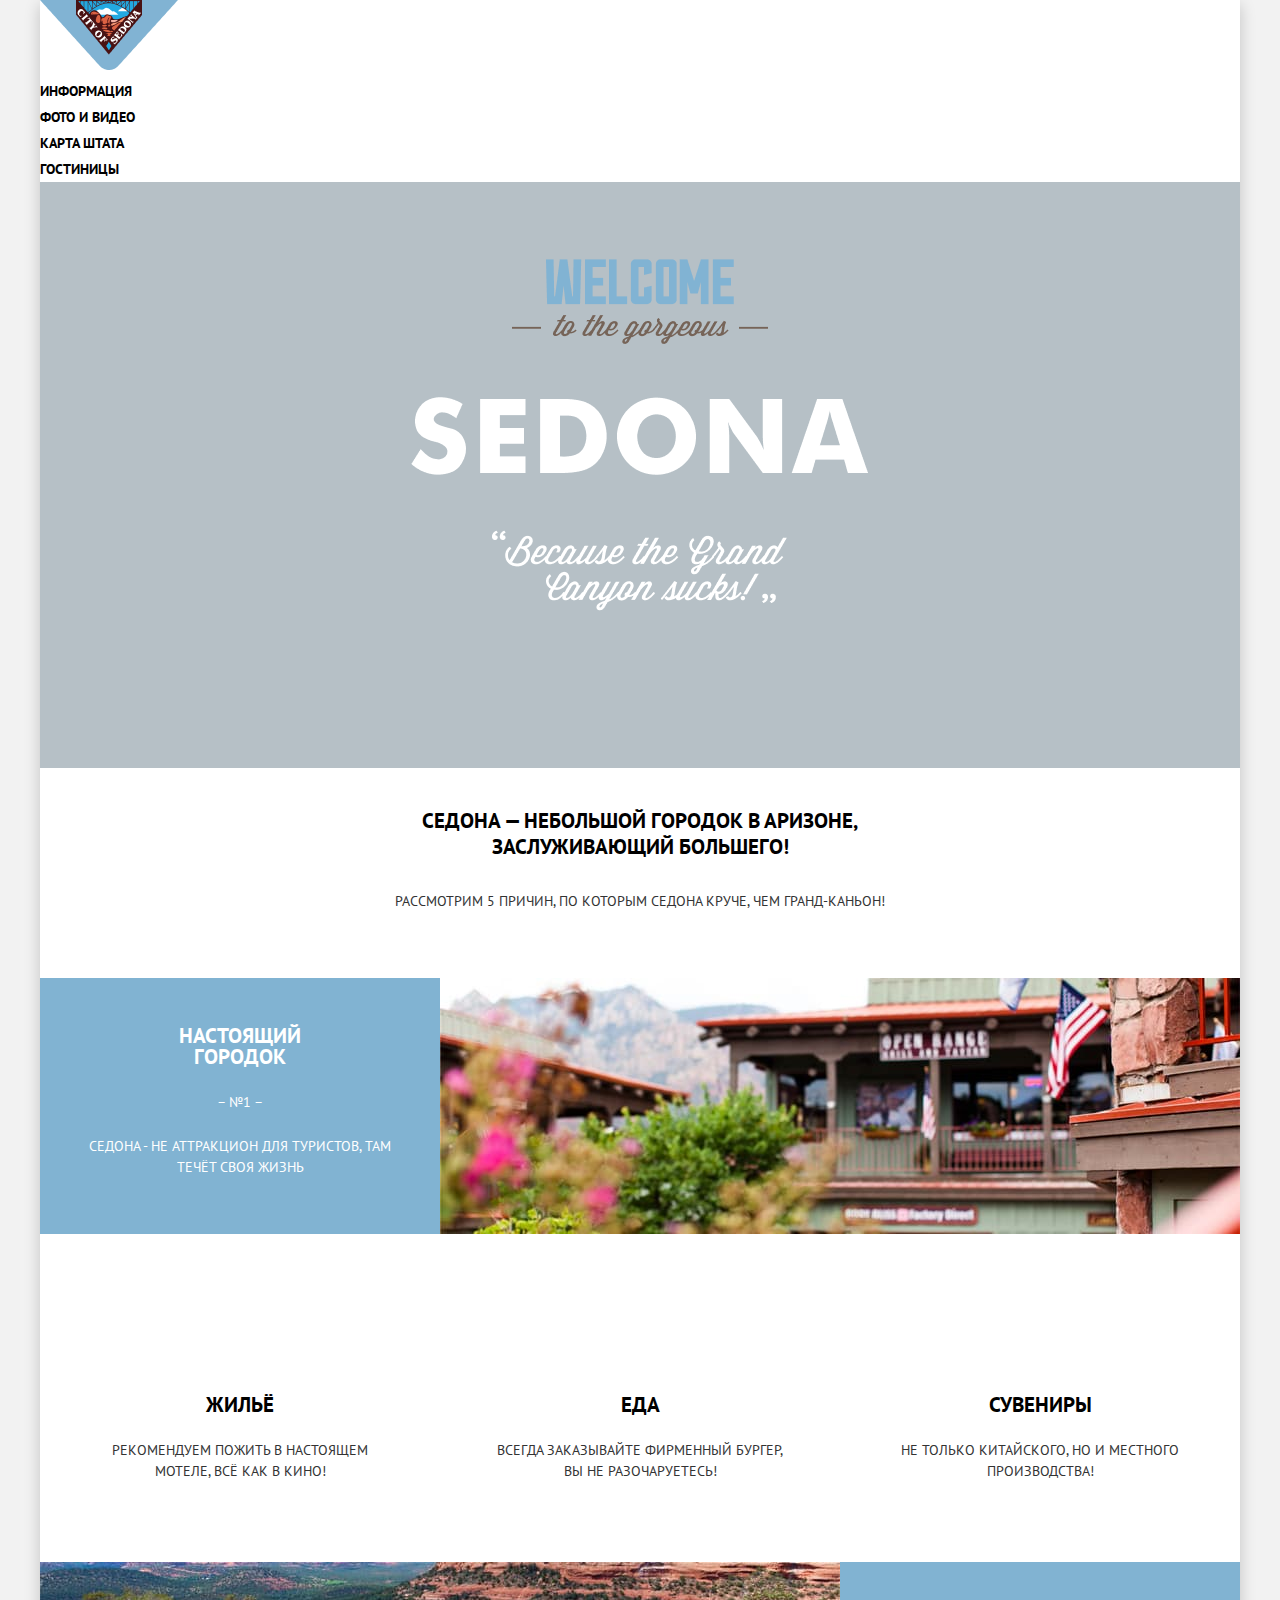
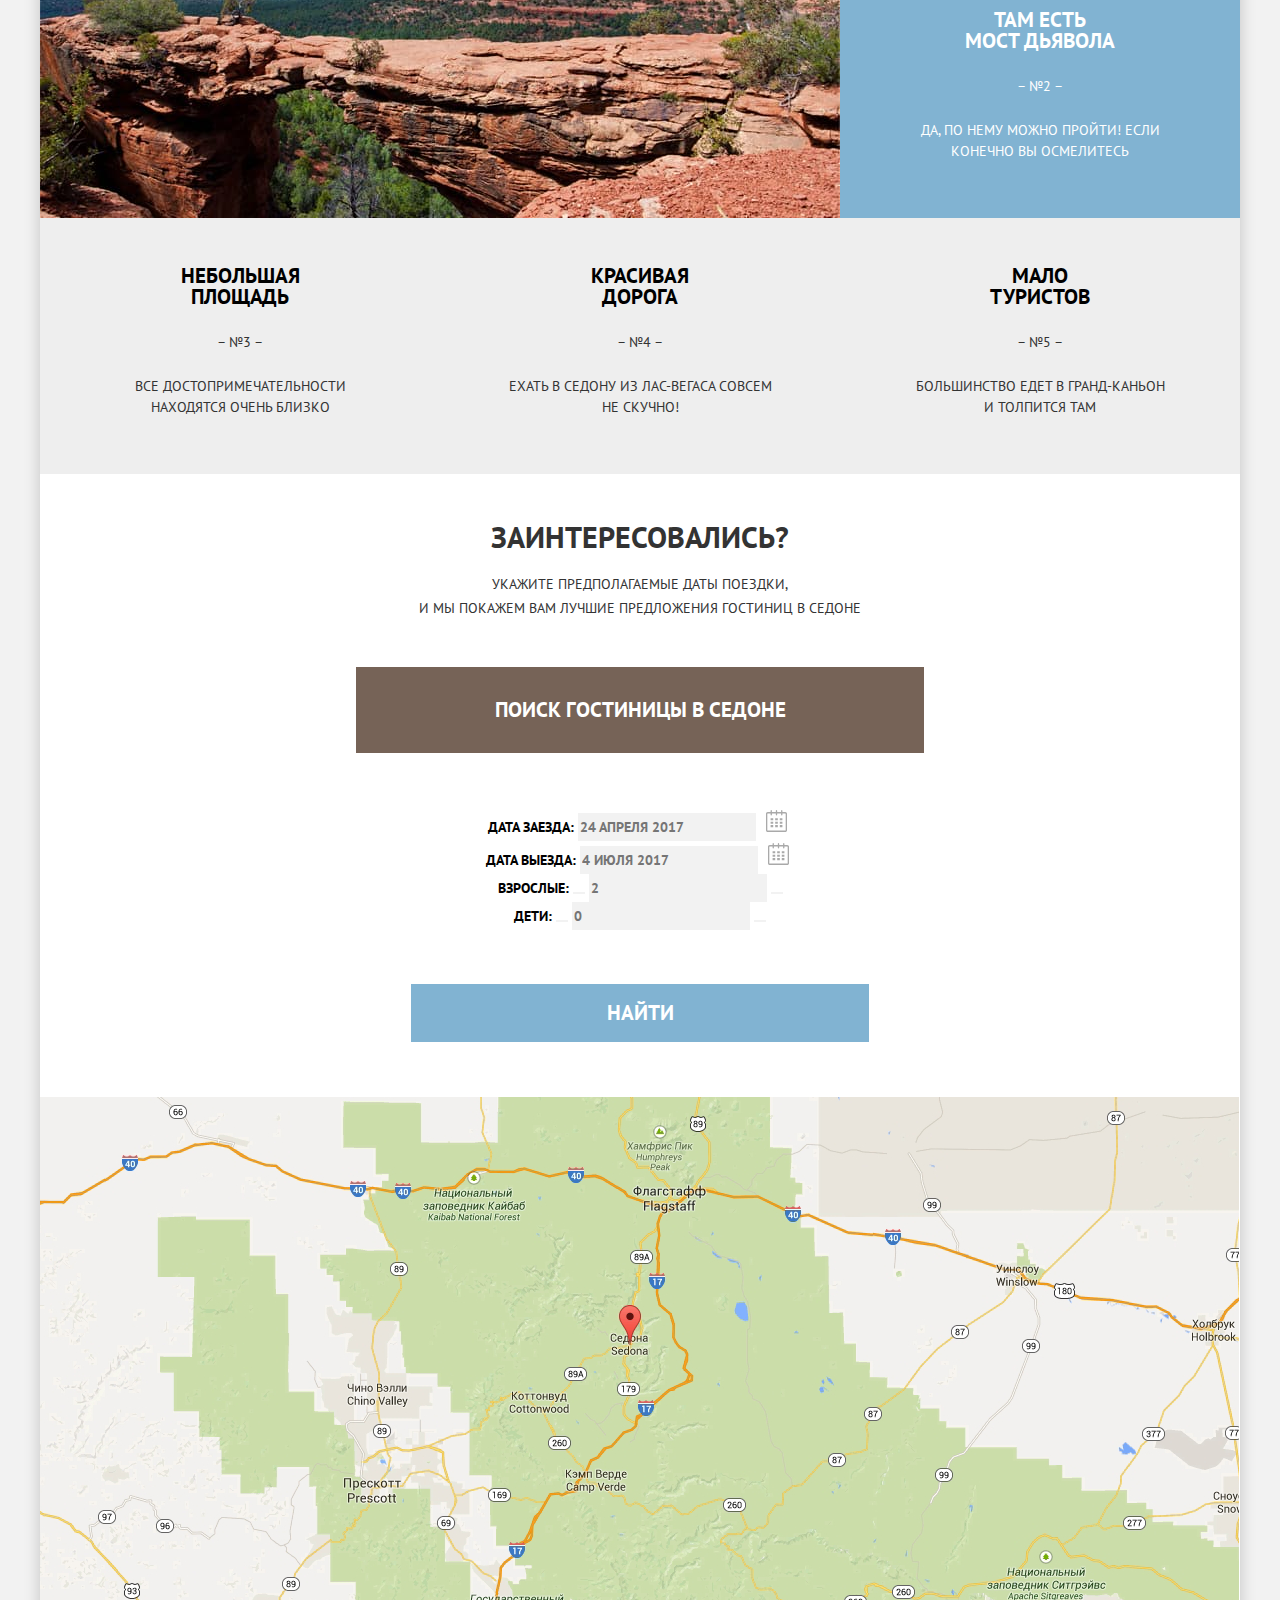
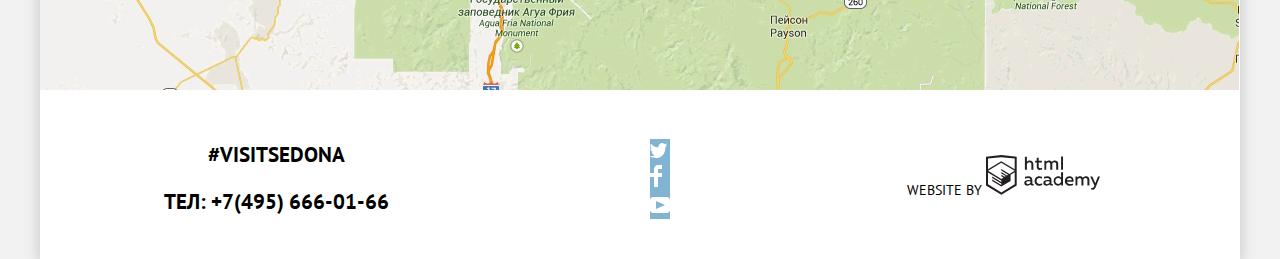
==== commit a2bde889: "Построена сетка на гридах на главной странице и странице каталога" ====
--- a/index.html
+++ b/index.html
@@ -1,5 +1,5 @@
 <!DOCTYPE html>
-<html lang="ru">
+<html class="page" lang="ru">
 <head>
   <meta charset="UTF-8">
   <meta http-equiv="X-UA-Compatible" content="IE=edge">
@@ -14,7 +14,7 @@
   <link rel="stylesheet" href="css/normalize.css">
   <link rel="stylesheet" href="css/style.css">
 </head>
-<body>
+<body class="page-body">
   <div class="container">
     <header class="page-header">
       <nav class="main-nav">
@@ -53,14 +53,14 @@
       <section class="features">
         <h2 class="visually-hidden">Преимущества Седоны</h2>
 
-        <div class="features__blocks features__blocks--intro">
+        <div class="features__blocks">
           <div class="features__block">
             <h3 class="features__title">Настоящий городок</h3>
             <p class="features__number">&ndash; №1 &ndash;</p>
             <p class="features__text">Седона - не аттракцион для туристов, там течёт своя жизнь</p>
           </div>
 
-          <div class="features__image-wrapper">
+          <div class="features__image-block">
             <img class="features__image" src="img/sedona-town.jpg" width="800" height="256" alt="Внешний облик городка Седона">
           </div>
         </div>
@@ -80,14 +80,14 @@
           </li>
         </ul>
 
-        <div class="features__blocks features__blocks--intro features__blocks--reverse">
-          <div class="features__block">
+        <div class="features__blocks">
+          <div class="features__block features__block--reverse">
             <h3 class="features__title">Там есть Мост дьявола</h3>
             <p class="features__number">&ndash; №2 &ndash;</p>
             <p class="features__text">Да, по нему можно пройти! Если конечно вы осмелитесь</p>
           </div>
 
-          <div class="features__image-wrapper">
+          <div class="features__image-block features__image-block--reverse">
             <img class="features__image" src="img/devil-bridge.jpg" width="800" height="256" alt="Мост дьявола">
           </div>
         </div>
@@ -96,19 +96,19 @@
           <div class="features__block">
             <h3 class="features__title features__title--last">Небольшая площадь</h3>
             <p class="features__number">&ndash; №3 &ndash;</p>
-            <p class="features__text">Все достопримечательности находятся очень близко</p>
+            <p class="features__text">Все достопримечательности <br>находятся очень близко</p>
           </div>
 
           <div class="features__block">
             <h3 class="features__title features__title--last">Красивая дорога</h3>
             <p class="features__number">&ndash; №4 &ndash;</p>
-            <p class="features__text">Ехать в Седону из Лас-Вегаса совсем не скучно!</p>
+            <p class="features__text">Ехать в Седону из Лас-Вегаса совсем <br>не скучно!</p>
           </div>
 
           <div class="features__block">
             <h3 class="features__title features__title--last">Мало туристов</h3>
             <p class="features__number">&ndash; №5 &ndash;</p>
-            <p class="features__text">Большинство едет в Гранд-Каньон и толпится там</p>
+            <p class="features__text">Большинство едет в Гранд-Каньон <br>и толпится там</p>
           </div>
         </div>
       </section>
@@ -157,7 +157,7 @@
             </div>
           </div>
 
-          <button class="search-form__button button button--blue" type="submit">Найти</button>
+          <button class="search-form__submit button button--blue" type="submit">Найти</button>
         </form>
       </section>
 
@@ -165,10 +165,11 @@
         <h2 class="visually-hidden">Седона на карте</h2>
         <img class="map__image" src="img/map.png" width="1199" height="594" alt="Карта местности">
       </section>
+
     </main>
 
     <footer class="page-footer page-footer--index">
-      <div class="page-footer__column">
+      <div class="page-footer__column page-footer__column--contacts">
         <p class="page-footer__hashtag">#visitSEDONA</p>
         <p class="page-footer__phone">Тел: <a class="page-footer__phone-link" href="tel:+74956660166">+7(495) 666-01-66</a></p>
       </div>
@@ -199,7 +200,7 @@
         </ul>
       </div>
 
-      <div class="page-footer__column">
+      <div class="page-footer__column page-footer__column--copyright">
         <span class="page-footer-copyright-text">Website by</span>
         <a class="page-footer-copyright-link" href="https://htmlacademy.ru/intensive/htmlcss" aria-label="HTML Academy">
           <svg class="page-footer-copyright-icon" width="115" height="41" viewBox="0 0 115 41" fill="none" xmlns="http://www.w3.org/2000/svg">
--- a/css/style.css
+++ b/css/style.css
@@ -20,6 +20,7 @@
 :root {
   --basic-black: #000000;
   --basic-white: #ffffff;
+  --transparent-white: rgba(255, 255, 255, 0.9);
   --accent-color: #81B3D2;
   --basic-grey: rgba(0, 0, 0, 0.3);
   --body-shadow-color: rgba(0, 1, 1, 0.2);
@@ -60,8 +61,8 @@
 
 /* Global */
 
-body {
-  min-width: 1200px;
+.page-body {
+  min-width: 1280px;
   margin: 0;
   padding: 0;
 
@@ -73,6 +74,8 @@
   text-transform: uppercase;
   color: var(--font-color-base);
   background-color: var(--bg-color-body);
+
+  height: 100%;
 }
 
 a {
@@ -84,6 +87,23 @@
   height: auto;
 }
 
+/* Visually-hidden */
+
+.visually-hidden:not(:focus):not(:active),
+input[type="checkbox"].visually-hidden,
+input[type="radio"].visually-hidden {
+  position: absolute;
+  overflow: hidden;
+  margin: -1px;
+  border: 0;
+  padding: 0;
+  width: 1px;
+  height: 1px;
+  clip-path: inset(100%);
+  clip: rect(0 0 0 0);
+  white-space: nowrap;
+}
+
 /* Container */
 
 .container {
@@ -92,11 +112,25 @@
 
   background-color: var(--basic-white);
   box-shadow: 0px 5px 15px var(--body-shadow-color);
+
+  min-height: 100%;
+  display: grid;
+  grid-template-rows: min-content 1fr min-content;
+  align-content: start;
+}
+
+/* Grid */
+
+.page {
+  height: 100%;
 }
 
 /* Main navigation */
 
 .main-nav__list {
+  margin: 0;
+  padding: 0;
+
   list-style: none;
 }
 
@@ -124,14 +158,32 @@
 /* Main */
 
 .page-main__intro {
+  min-height: 509px;
+  padding-top: 77px;
+
   background-color: var(--bg-color-intro);
 }
 
+.page-main__welcome {
+  display: block;
+  width: 458px;
+  height: 352px;
+  margin: 0 auto;
+}
+
 .page-main__header {
+  margin: 0 auto;
+  max-width: 520px;
+  padding-top: 40px;
+  padding-bottom: 50px;
+
   text-align: center;
 }
 
 .page-main__title {
+  display: block;
+  margin-bottom: 28px;
+
   font-size: 21px;
   font-weight: 700;
 
@@ -141,21 +193,55 @@
 /* Features */
 
 .features__blocks {
+  display: grid;
+  grid-template-columns: 1fr 1fr 1fr;
+  min-height: 256px;
+
   color: var(--font-color-secondary);
   background-color: var(--accent-color);
 }
 
 .features__block {
+  padding: 47px 49px;
   line-height: 21px;
 
   text-align: center;
 }
 
+.features__block--reverse {
+  order: 1;
+}
+
 .features__title {
+  margin: 0 auto;
+  margin-bottom: 25px;
+  max-width: 150px;
+
   font-size: 21px;
   font-weight: 700;
 
   color: var(--font-color-secondary);
+}
+
+.features__number {
+  margin: 0;
+  margin-bottom: 23px;
+}
+
+.features__text {
+  margin: 0;
+}
+
+.features__image-block {
+  grid-column: 2 / span 2;
+}
+
+.features__image-block--reverse {
+  grid-column: 1 / span 2;
+}
+
+.features__image {
+  display: block;
 }
 
 .features__blocks--last {
@@ -170,35 +256,66 @@
 /* Advices */
 
 .advices {
+  display: grid;
+  grid-template-columns: 1fr 1fr 1fr;
+
+  margin: 0;
+  padding: 0;
   list-style: none;
 }
 
 .advices__item {
+  padding: 160px 50px 80px;
   line-height: 21px;
 
   text-align: center;
 }
 
 .advices__title {
+  margin: 0;
+  margin-bottom: 25px;
+
   font-size: 21px;
 
   color: var(--font-color-heading);
 }
 
+.advices__text {
+  margin: 0;
+}
+
 /* Hotel search */
 
+.hotel-search {
+  margin: 0 auto;
+  padding-top: 51px;
+  width: 568px;
+
+  text-align: center;
+}
+
 .hotel-search__title {
+  margin: 0;
+  margin-bottom: 23px;
+
   font-size: 30px;
   line-height: 24px;
   font-weight: 700;
-
-  text-align: center;
 }
 
 .hotel-search__text {
+  margin: 0;
+  margin-bottom:  47px;
   line-height: 24px;
-
-  text-align: center;
+}
+
+.hotel-search__button {
+  padding: 30px 10px;
+  width: 100%;
+}
+
+.hotel-search__form {
+  width: 100%;
 }
 
 /* Button */
@@ -252,6 +369,13 @@
 
 /* Search form */
 
+.search-form {
+  padding: 55px;
+  box-sizing: border-box;
+
+  background-color: var(--basic-white);
+}
+
 .search-form__block {
   color: var(--basic-black);
   font-weight: 700;
@@ -288,9 +412,18 @@
   fill: var(--accent-color);
 }
 
+.search-form__submit {
+  margin-top: 54px;
+  padding: 16px 10px;
+  width: 100%;
+}
+
 /* Filters form */
 
 .filters-form {
+  display: grid;
+  grid-template-columns: 1fr 1fr;
+  padding: 27px 73px 31px;
   line-height: 21px;
 
   color: var(--font-color-secondary);
@@ -313,6 +446,10 @@
   list-style: none;
 
   line-height: 21px;
+}
+
+.filters-form__right-wrapper {
+  justify-self: end;
 }
 
 .filters-form__text-input {
@@ -342,6 +479,17 @@
   background-color: var(--basic-white);
 }
 
+/* Grid */
+
+.catalog-grid {
+  display: grid;
+  grid-template-columns: 135px 1fr 127px;
+  column-gap: 29px;
+  padding: 30px 73px;
+
+  border-bottom: 1px solid var(--border-color-input--focus);
+}
+
 /* Sorting */
 
 .catalog__result {
@@ -355,6 +503,8 @@
 }
 
 .sort-type {
+  margin: 0;
+  padding: 0;
   list-style: none;
 
   font-size: 12px;
@@ -395,6 +545,17 @@
 
 /* Catalog */
 
+.hotel__image-wrapper {
+  margin: 0;
+
+  width: 135px;
+  height: 90px;
+}
+
+.hotel__name {
+  margin: 0;
+}
+
 .hotel__name-link {
   font-size: 21px;
   font-weight: 700;
@@ -411,8 +572,22 @@
 }
 
 .hotel__description {
+  display: grid;
+  grid-template-columns: 110px 142px;
+  column-gap: 6px;
+
   font-size: 14px;
   line-height: 21px;
+}
+
+.hotel__button {
+  padding: 3px 10px;
+
+  font: inherit;
+  font-weight: 700;
+
+  text-align: center;
+  vertical-align: middle;
 }
 
 .hotel__rating-text {
@@ -424,8 +599,30 @@
 
 /* Footer */
 
+.page-footer {
+  display: grid;
+  grid-template-columns: 1fr 1fr 1fr;
+  justify-items: center;
+  align-items: center;
+  padding: 23px 0;
+
+  background-color: var(--basic-white);
+}
+
+.page-footer--index {
+  background-color: var(--transparent-white);
+}
+
 .page-footer__column {
   color: var(--basic-black);
+}
+
+.page-footer__column--contacts {
+  padding-left: 73px;
+}
+
+.page-footer__column--copyright {
+  padding-right: 73px;
 }
 
 .page-footer__hashtag {
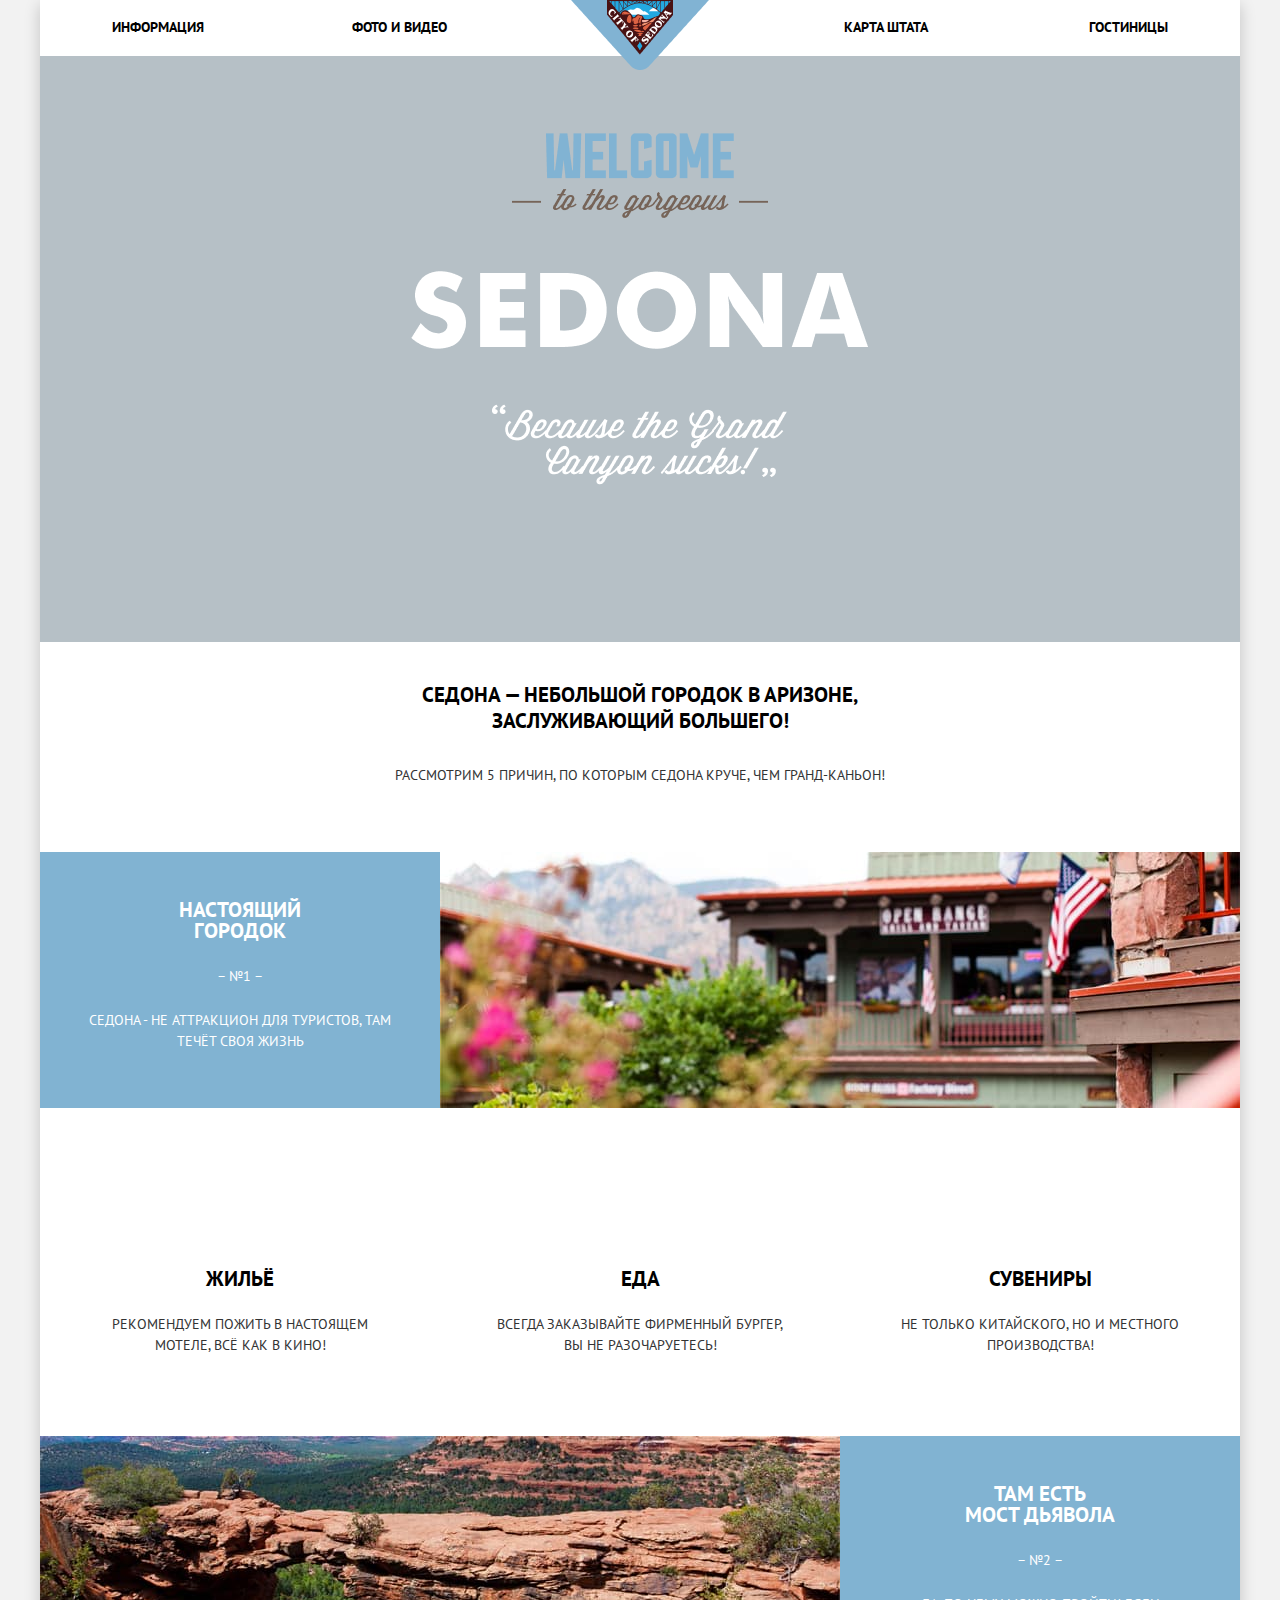
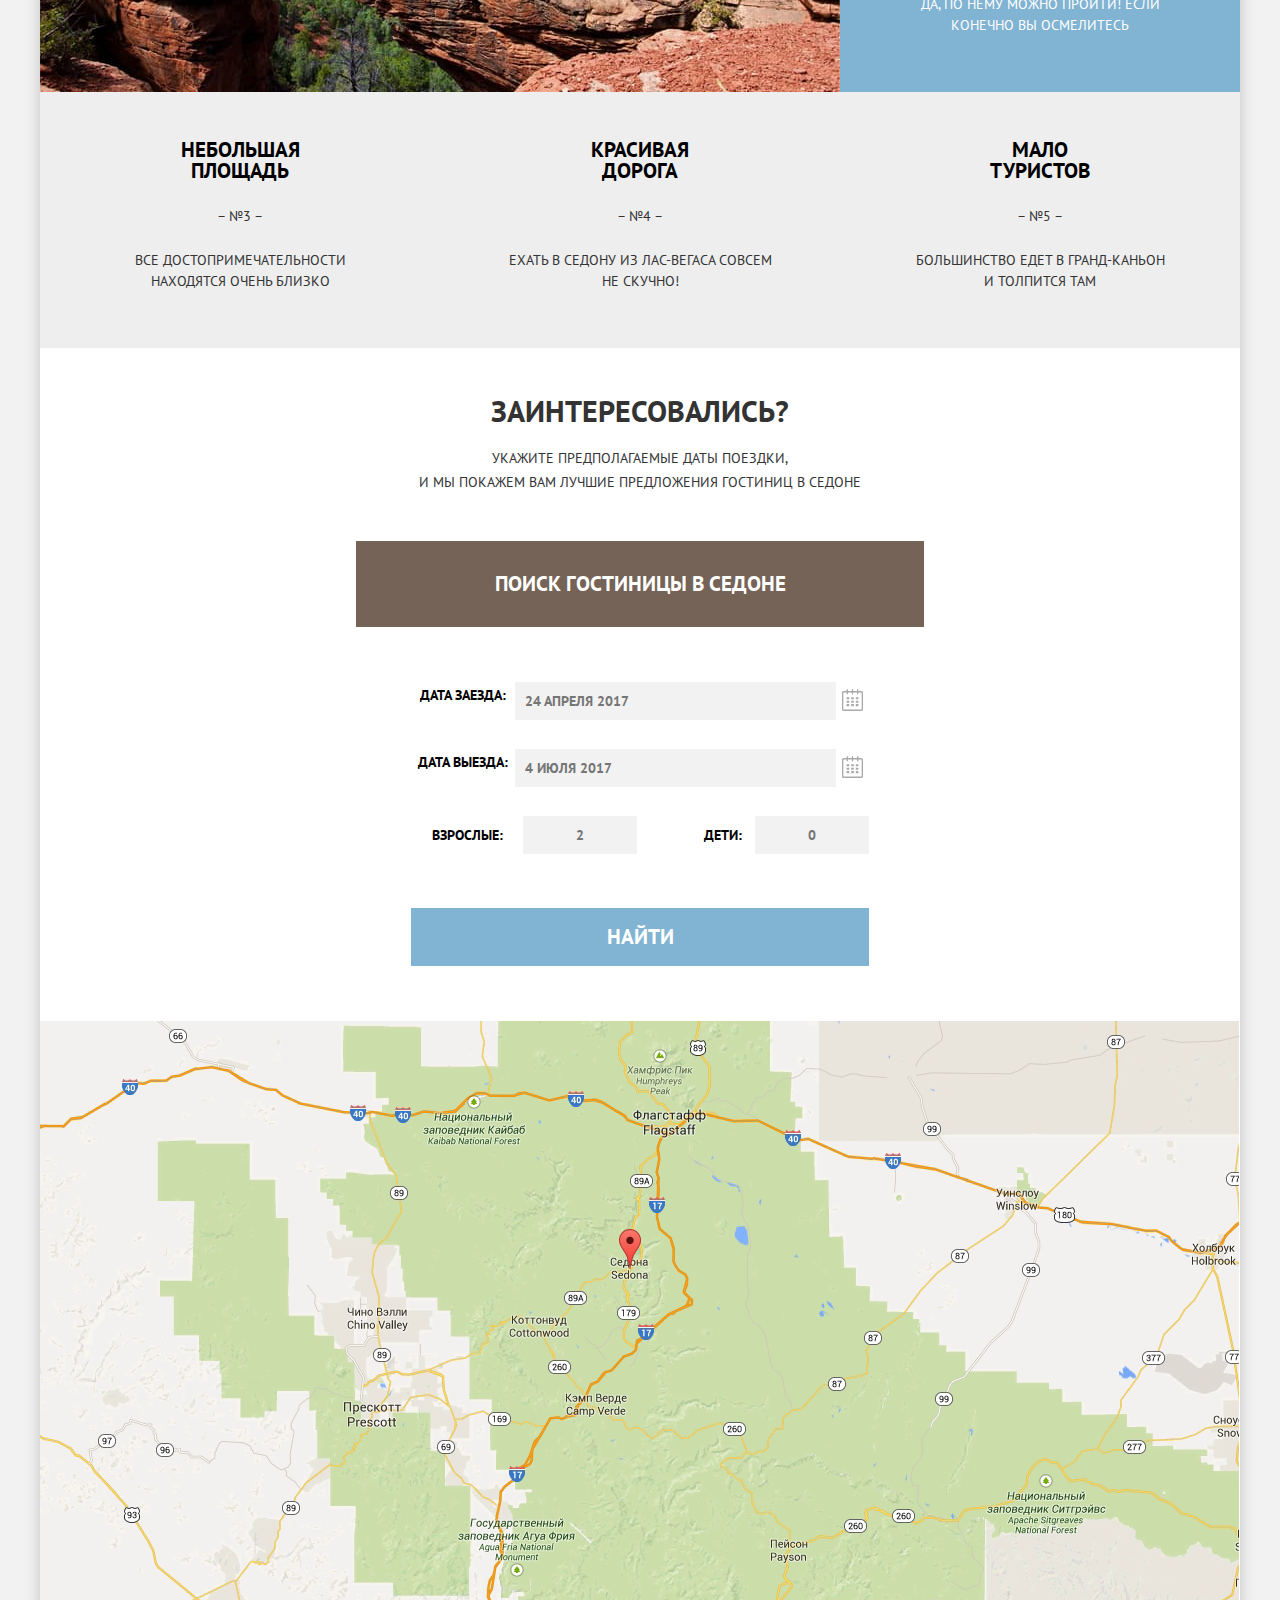
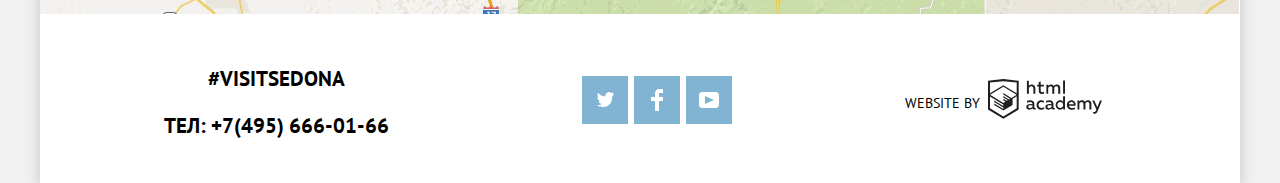
==== commit aade9a24: "Доработана сетка с помощью флексов" ====
--- a/index.html
+++ b/index.html
@@ -143,14 +143,14 @@
           </div>
 
           <div class="search-form__block">
-            <div class="search-form-quantity">
+            <div class="search-form__quantity">
               <label class="search-form__label" for="adults">Взрослые:</label>
               <button class="search-form__button search-form__button--minus" type="button" aria-label="Уменьшить"></button>
               <input class="seacrh-form__input search-form__input-number" type="text" name="adults" id="adults" placeholder="2" required>
               <button class="search-form__button search-form__button--plus" type="button" aria-label="Увеличить"></button>
             </div>
-            <div class="search-form-quantity">
-              <label class="search-form__label" for="children">Дети:</label>
+            <div class="search-form__quantity">
+              <label class="search-form__label search-form__label--children" for="children">Дети:</label>
               <button class="search-form__button search-form__button--minus" type="button" aria-label="Уменьшить"></button>
               <input class="seacrh-form__input search-form__input-number" type="text" name="children" id="children" placeholder="0" required>
               <button class="search-form__button search-form__button--plus" type="button" aria-label="Увеличить"></button>
--- a/css/style.css
+++ b/css/style.css
@@ -20,43 +20,26 @@
 :root {
   --basic-black: #000000;
   --basic-white: #ffffff;
+  --basic-grey: #f2f2f2;
+  --basic-brown: #766357;
+  --accent-color: #81B3D2;
   --transparent-white: rgba(255, 255, 255, 0.9);
-  --accent-color: #81B3D2;
-  --basic-grey: rgba(0, 0, 0, 0.3);
-  --body-shadow-color: rgba(0, 1, 1, 0.2);
-
-  --bg-color-body: #f2f2f2;
-  --bg-color-intro: #B6C0C6;
-  --bg-color-features: #EEEEEE;
-
-  --bg-color-button-form: #766357;
-  --bg-color-button-form--hover: #604E43;
-  --bg-color-button-form--active: #503E33;
-
-  --bg-color-button-social: var(--accent-color);
-  --bg-color-button-social--hover: #669EC0;
-  --bg-color-button-social--active: #5496BD;
-
-  --bg-color-input: var(--bg-color-body);
-  --bg-color-input--hover: #EBEBEB;
-  --bg-color-input--focus: var(--basic-white);
-  --border-color-input--focus: #E5E5E5;
-
-  --bg-color-button-sorting: #CACACA;
-  --border-filter-button--disabled: #6A6A6A;
-
-  --color-copyright: #231F20;
-  --color-copyright--hover: var(--accent-color);
-  --color-copyright--active: #BDBBBC;
-
-  --font-color-base: #333333;
-  --font-color-secondary: var(--basic-white);
-  --font-color-heading: var(--basic-black);
-
-  --font-color-menu: var(--basic-black);
-  --font-color-menu--hover: var(--accent-color);
-  --font-color-menu--active: var(--basic-grey);
-  --font-color-menu--current: #766357;
+  --transparent-black: rgba(0, 0, 0, 0.3);
+  --shadow-black: rgba(0, 1, 1, 0.2);
+
+  --middle-brown: #604E43;
+  --dark-brown: #503E33;
+  --middle-blue: #669EC0;
+  --dark-blue: #5496BD;
+
+  --light-grey: #EEEEEE;
+  --gallery-grey: #EBEBEB;
+  --mercury-grey: #E5E5E5;
+  --silver-grey: #CACACA;
+  --pale-slate-grey: #BDBBBC;
+  --submarine-grey: #B6C0C6;
+  --dark-grey: #6A6A6A;
+  --darkest-grey: #333333;
 }
 
 /* Global */
@@ -72,8 +55,8 @@
   font-weight: 400;
 
   text-transform: uppercase;
-  color: var(--font-color-base);
-  background-color: var(--bg-color-body);
+  color: var(--darkest-grey);
+  background-color: var(--basic-grey);
 
   height: 100%;
 }
@@ -111,7 +94,7 @@
   margin: 0 auto;
 
   background-color: var(--basic-white);
-  box-shadow: 0px 5px 15px var(--body-shadow-color);
+  box-shadow: 0px 5px 15px var(--shadow-black);
 
   min-height: 100%;
   display: grid;
@@ -127,32 +110,81 @@
 
 /* Main navigation */
 
+.main-nav {
+  position: relative;
+  z-index: 10;
+}
+
+.main-nav__logo {
+  position: absolute;
+  z-index: 5;
+  top: 0;
+  left: 50%;
+  transform: translateX(-50%);
+}
+
+.logo {
+  width: 138px;
+  height: 70px;
+}
+
 .main-nav__list {
+  display: flex;
+  flex-wrap: wrap;
+
   margin: 0;
   padding: 0;
 
   list-style: none;
 }
 
+.main-nav__item {
+  flex-basis: 240px;
+}
+
 .main-nav__link {
-  color: var(--font-color-menu);
+  display: block;
+  padding-top: 14px;
+  padding-bottom: 16px;
+}
+
+.main-nav__item:nth-child(4n+1) {
+  margin-left: 72px;
+}
+
+.main-nav__item:nth-child(4n+3),
+.main-nav__item:nth-child(4n+4) {
+  text-align: right;
+}
+
+.main-nav__item:nth-child(4n+3) {
+  margin-left: auto;
+}
+
+.main-nav__item:nth-child(4n+4),
+.main-nav__item:last-child {
+  margin-right: 72px;
+}
+
+.main-nav__link {
+  color: var(--basic-black);
   font-weight: 700;
 }
 
 .main-nav__link:hover,
 .main-nav__link:focus {
-  color: var(--font-color-menu--hover);
+  color: var(--accent-color);
 }
 
 .main-nav__link:active {
-  color: var(--font-color-menu--active);
+  color: var(--transparent-black);
 }
 
 .main-nav__link--current,
 .main-nav__link--current:hover,
 .main-nav__link--current:focus,
 .main-nav__link--current:active {
-  color: var(--font-color-menu--current);
+  color: var(basic-brown);
 }
 
 /* Main */
@@ -161,7 +193,7 @@
   min-height: 509px;
   padding-top: 77px;
 
-  background-color: var(--bg-color-intro);
+  background-color: var(--submarine-grey);
 }
 
 .page-main__welcome {
@@ -187,7 +219,7 @@
   font-size: 21px;
   font-weight: 700;
 
-  color: var(--font-color-heading);
+  color: var(--basic-black);
 }
 
 /* Features */
@@ -197,7 +229,7 @@
   grid-template-columns: 1fr 1fr 1fr;
   min-height: 256px;
 
-  color: var(--font-color-secondary);
+  color: var(--basic-white);
   background-color: var(--accent-color);
 }
 
@@ -220,7 +252,7 @@
   font-size: 21px;
   font-weight: 700;
 
-  color: var(--font-color-secondary);
+  color: var(--basic-white);
 }
 
 .features__number {
@@ -245,12 +277,12 @@
 }
 
 .features__blocks--last {
-  color: var(--font-color-base);
-  background-color: var(--bg-color-features);
+  color: var(--darkest-grey);
+  background-color: var(--light-grey);
 }
 
 .features__title--last {
-  color: var(--font-color-heading);
+  color: var(--basic-black);
 }
 
 /* Advices */
@@ -277,7 +309,7 @@
 
   font-size: 21px;
 
-  color: var(--font-color-heading);
+  color: var(--basic-black);
 }
 
 .advices__text {
@@ -330,41 +362,36 @@
   font-weight: 700;
 
   text-transform: inherit;
-  color: var(--font-color-secondary);
+  color: var(--basic-white);
   cursor: pointer;
 }
 
 .button--brown {
-  background-color: var(--bg-color-button-form);
+  background-color: var(--basic-brown);
 }
 
 .button--brown:hover,
 .button--brown:focus {
-  background-color: var(--bg-color-button-form--hover);
+  background-color: var(--middle-brown);
 }
 
 .button--brown:active {
   color: rgba(255, 255, 255, 0.3);
-  background-color: var(--bg-color-button-form--active);
-}
-
-.search-form__button {
-  background-color: var(--bg-color-input);
-  border: none;
+  background-color: var(--dark-brown);
 }
 
 .button--blue {
-  background-color: var(--bg-color-button-social);
+  background-color: var(--accent-color);
 }
 
 .button--blue:hover,
 .button--blue:focus {
-  background-color: var(--bg-color-button-social--hover);
+  background-color: var(--middle-blue);
 }
 
 .button--blue:active {
   color: rgba(255, 255, 255, 0.3);
-  background-color: var(--bg-color-button-social--active);
+  background-color: var(--dark-blue);
 }
 
 /* Search form */
@@ -377,25 +404,67 @@
 }
 
 .search-form__block {
-  color: var(--basic-black);
-  font-weight: 700;
+  display: flex;
+  justify-content: space-between;
+
+  margin-bottom: 29px;
+
+  color: var(--basic-black);
+  font-weight: 700;
+}
+
+.search-form__label {
+  width: 112px;
+}
+
+.search-form__label--children {
+  width: 65px;
 }
 
 .seacrh-form__input {
+  width: 326px;
+  height: 38px;
+  padding: 0 10px;
   font: inherit;
   text-transform: inherit;
 
-  background-color: var(--bg-color-input);
+  background-color: var(--basic-grey);
   border: none;
 }
 
 .seacrh-form__input:hover {
-  background-color: var(--bg-color-input--hover);
+  background-color: var(--gallery-grey);
 }
 
 .seacrh-form__input:focus {
-  background-color: var(--bg-color-input--focus);
-  outline: 2px solid var(--border-color-input--focus);
+  background-color: var(--basic-white);
+  outline: 2px solid var(--mercury-grey);
+}
+
+.search-form__input-number {
+  padding: 0;
+  width: 38px;
+
+  text-align: center;
+}
+
+.search-form__quantity {
+  display: flex;
+  justify-content: flex-end;
+  align-items: center;
+
+  width: 226px;
+}
+
+.search-form__button {
+  display: block;
+  width: 38px;
+  height: 38px;
+
+  background-color: var(--basic-grey);
+  border: none;
+
+  cursor: pointer;
 }
 
 .search-form__calendar {
@@ -426,11 +495,16 @@
   padding: 27px 73px 31px;
   line-height: 21px;
 
-  color: var(--font-color-secondary);
-  background-color: var(--bg-color-intro);
+  color: var(--basic-white);
+  background-color: var(--submarine-grey);
+}
+
+.filters-form__left-wrapper {
+  display: flex;
 }
 
 .filters-form__fieldset {
+  width: 255px;
   margin: 0;
   padding: 0;
   border: none;
@@ -438,34 +512,54 @@
 
 .filters-form__legend {
   margin: 0;
+  margin-bottom: 25px;
   font-size: 16px;
+  line-height: 21px;
   font-weight: 700;
 }
 
 .filters-form__list {
+  margin: 0;
+  padding: 0;
+
   list-style: none;
 
   line-height: 21px;
+}
+
+.filters-form__item {
+  margin-bottom: 25px;
+}
+
+.filters-form__checkbox-label {
+  padding-left: 40px;
+
+  cursor: pointer;
 }
 
 .filters-form__right-wrapper {
   justify-self: end;
+
 }
 
 .filters-form__text-input {
   font: inherit;
 
-  color: var(--font-color-secondary);
+  color: var(--basic-white);
   background-color: transparent;
   border: 2px solid var(--basic-white);
   border-radius: 2px;
 }
 
 .filters-form__button {
+  display: block;
+  margin: 0 auto;
+  padding: 5px 34px;
+
   font: inherit;
   text-transform: inherit;
 
-  color: var(--font-color-secondary);
+  color: var(--basic-white);
   background-color: transparent;
   border: 2px solid var(--basic-white);
 
@@ -479,30 +573,47 @@
   background-color: var(--basic-white);
 }
 
-/* Grid */
+/* Catalog Grid */
 
 .catalog-grid {
   display: grid;
-  grid-template-columns: 135px 1fr 127px;
+  grid-template-columns: 135px 1fr 110px;
   column-gap: 29px;
-  padding: 30px 73px;
-
-  border-bottom: 1px solid var(--border-color-input--focus);
+  padding: 23px 73px 30px;
+
+  border-bottom: 1px solid var(--mercury-grey);
 }
 
 /* Sorting */
+
+.catalog__result-wrapper {
+  padding-top: 7px;
+}
 
 .catalog__result {
   font-size: 21px;
   font-weight: 700;
 }
 
+.catalog__sorting-wrapper {
+  display: flex;
+
+  padding-top: 7px;
+}
+
 .catalog__sorting-text {
+  margin: 0;
+  margin-right: 40px;
+
+
   font-size: 12px;
   line-height: 18px;
 }
 
 .sort-type {
+  display: flex;
+  flex-wrap: wrap;
+
   margin: 0;
   padding: 0;
   list-style: none;
@@ -511,8 +622,13 @@
   line-height: 18px;
 }
 
+.sort-type__item {
+  margin-right: 33px;
+  margin-bottom: 6px;
+}
+
 .sort-type__link {
-  color: var(--basic-grey);
+  color: var(--transparent-black);
 
   border-bottom: 1px dashed var(--accent-color);
 }
@@ -547,6 +663,7 @@
 
 .hotel__image-wrapper {
   margin: 0;
+  padding-top: 7px;
 
   width: 135px;
   height: 90px;
@@ -554,12 +671,13 @@
 
 .hotel__name {
   margin: 0;
+  margin-bottom: 7px;
 }
 
 .hotel__name-link {
   font-size: 21px;
   font-weight: 700;
-  color: var(--font-color-heading);
+  color: var(--basic-black);
 }
 
 .hotel__name-link:hover,
@@ -568,7 +686,7 @@
 }
 
 .hotel__name-link:active {
-  color: var(--basic-grey);
+  color: var(--transparent-black);
 }
 
 .hotel__description {
@@ -580,6 +698,11 @@
   line-height: 21px;
 }
 
+.hotel__text {
+  margin: 0;
+  margin-bottom: 15px;
+}
+
 .hotel__button {
   padding: 3px 10px;
 
@@ -590,11 +713,47 @@
   vertical-align: middle;
 }
 
+.hotel__rating {
+  display: flex;
+  flex-direction: column;
+  align-items: flex-end;
+}
+
+.hotel__stars {
+  max-width: 110px;
+  height: 17px;
+
+  margin-bottom: 47px;
+
+  background-image: url("../img/icons/icon-star.svg");
+  background-repeat: space;
+}
+
+.hotel__stars--five {
+  width: 107px;
+}
+
+.hotel__stars--four {
+  width: 89px;
+}
+
+.hotel__stars--three {
+  width: 65px;
+}
+
+.hotel__stars--two {
+  width: 41px;
+}
+
 .hotel__rating-text {
+  margin: 0;
+  width: 100%;
+
   font-size: 14px;
   line-height: 21px;
 
-  background-color: var(--bg-color-body);
+  text-align: center;
+  background-color: var(--basic-grey);
 }
 
 /* Footer */
@@ -646,17 +805,46 @@
 }
 
 .social-list {
+  display: flex;
+  flex-wrap: wrap;
+
+  width: 156px;
+
   list-style: none;
+}
+
+.social-list__item {
+  margin-right: 6px;
+  margin-bottom: 6px;
+}
+
+.social-list__link {
+  display: flex;
+  justify-content: center;
+  align-items: center;
+
+  width: 46px;
+  height: 48px;
+}
+
+.page-footer__column--copyright {
+  display: flex;
+  justify-content: center;
+  align-items: center;
+}
+
+.page-footer-copyright-text {
+  margin-right: 8px;
 }
 
 .page-footer-copyright-icon:hover path,
 .page-footer-copyright-icon:focus path {
-  fill: var(--color-copyright--hover);
+  fill: var(--accent-color);
 }
 
 .page-footer-copyright-icon:active path {
-  fill: var(--color-copyright--active);
-}
-
-
-
+  fill: var(--pale-slate-grey);
+}
+
+
+
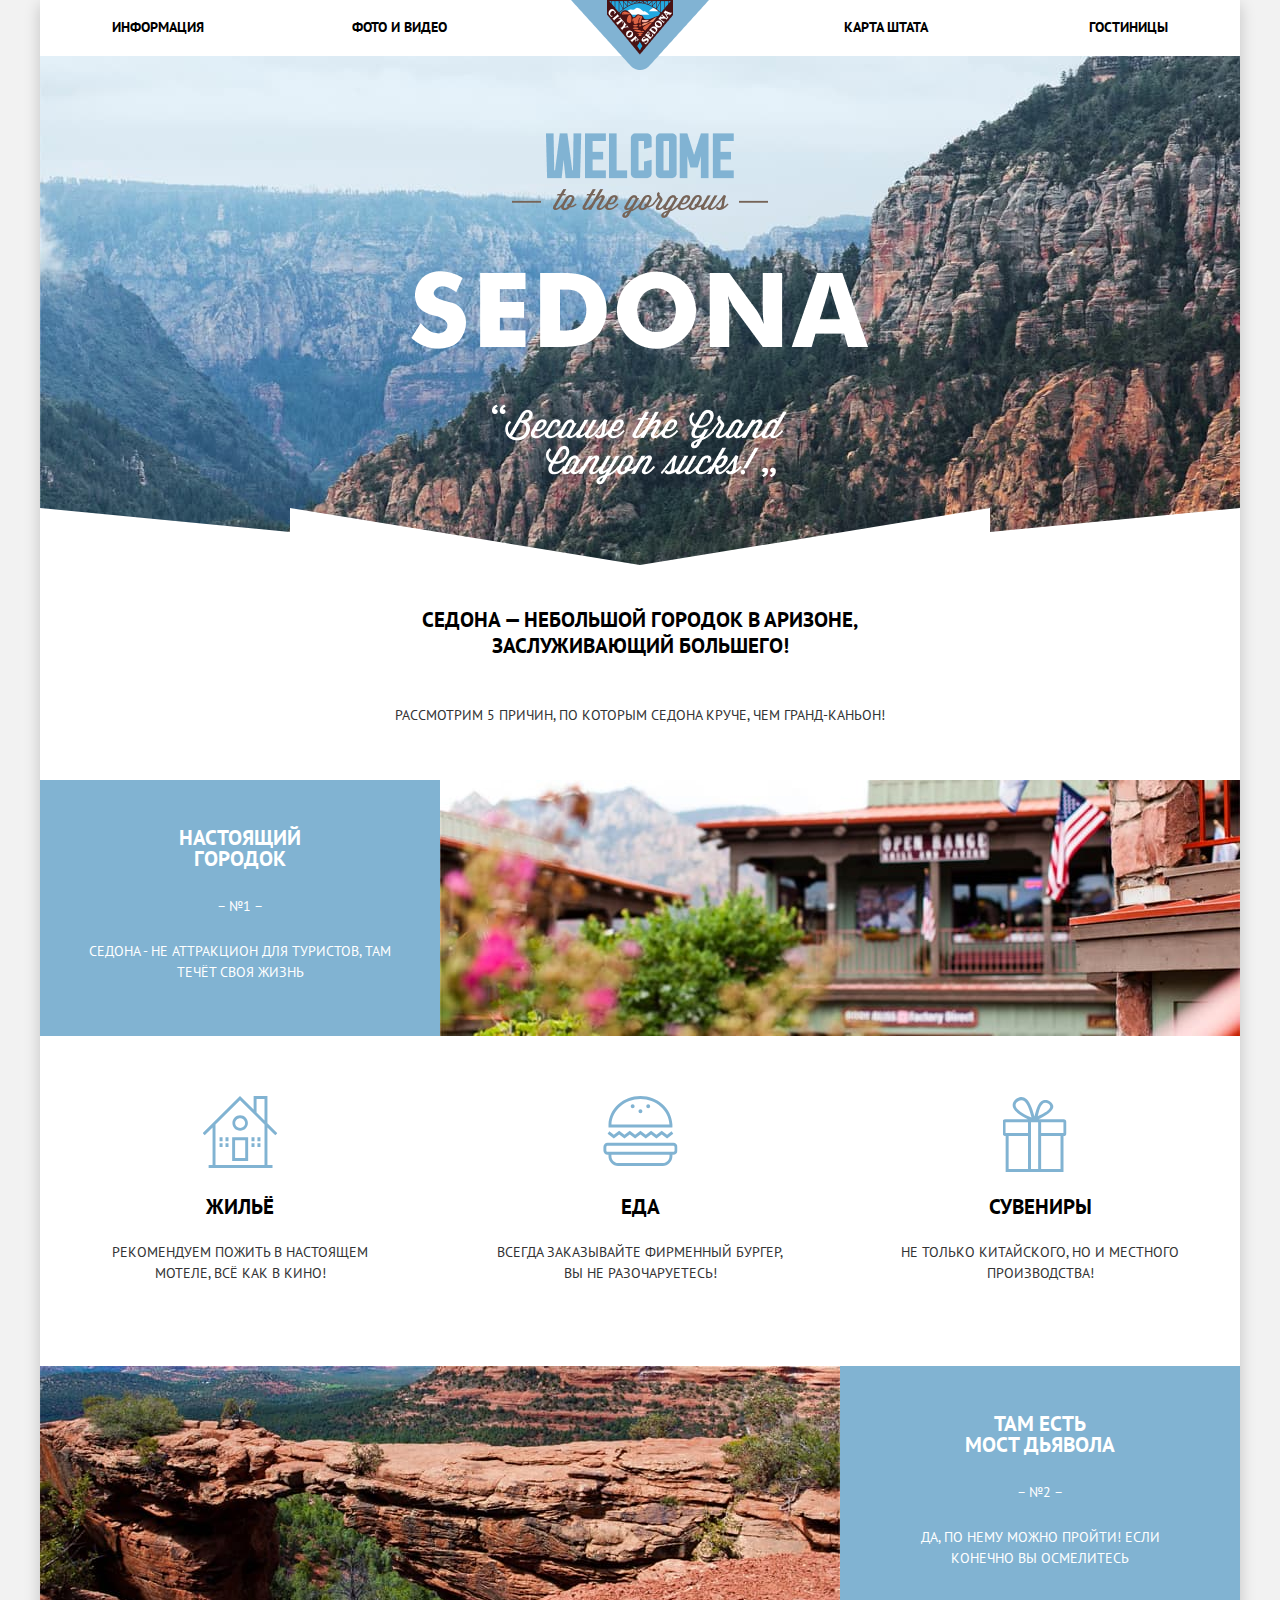
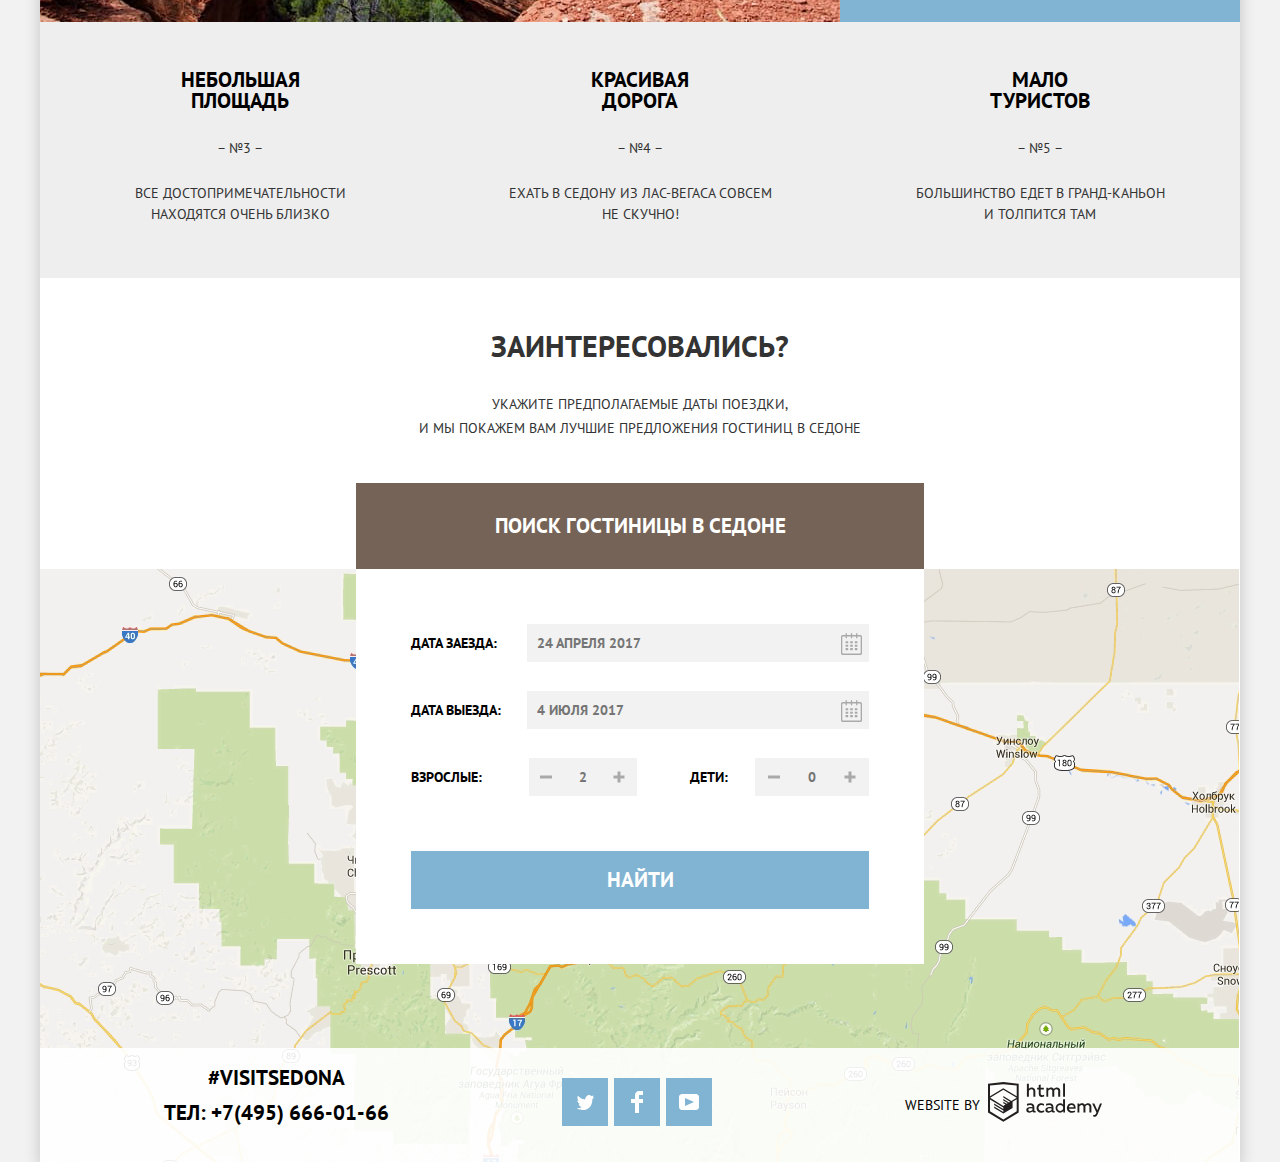
==== commit e4b80920: "Заинлайнены SVG чекбоксов, отредактированы отступы с помощью плагина PerfectPixel, добавлены вендорн" ====
--- a/index.html
+++ b/index.html
@@ -12,7 +12,7 @@
   <link rel="manifest" href="manifest.webmanifest">
 
   <link rel="stylesheet" href="css/normalize.css">
-  <link rel="stylesheet" href="css/style.css">
+  <link rel="stylesheet" href="css/style.min.css">
 </head>
 <body class="page-body">
   <div class="container">
--- a/css/style.min.css
+++ b/css/style.min.css
@@ -0,0 +1 @@
+@font-face{font-family:"PT Sans";src:url(../fonts/PTSans.woff2) format("woff2"),url(../fonts/PTSans.woff) format("woff");font-weight:400;font-style:normal;font-display:swap}@font-face{font-family:"PT Sans";src:url(../fonts/PTSans-Bold.woff2) format("woff2"),url(../fonts/PTSans-Bold.woff) format("woff");font-weight:700;font-style:normal;font-display:swap}:root{--basic-black:#000000;--basic-white:#ffffff;--basic-grey:#f2f2f2;--basic-brown:#766357;--accent-color:#81B3D2;--slightly-transparent-white:rgba(255, 255, 255, 0.9);--transparent-white:rgba(255, 255, 255, 0.3);--transparent-black:rgba(0, 0, 0, 0.3);--shadow-black:rgba(0, 1, 1, 0.2);--middle-brown:#604E43;--dark-brown:#503E33;--middle-blue:#669EC0;--dark-blue:#5496BD;--light-grey:#EEEEEE;--gallery-grey:#EBEBEB;--mercury-grey:#E5E5E5;--silver-grey:#CACACA;--silver-chalice:#ABABAB;--silver-chalice-grey:#A9A9A9;--pale-slate-grey:#BDBBBC;--submarine-grey:#B6C0C6;--dark-grey:#6A6A6A;--darkest-grey:#333333}.page,.page-body{height:100%}.page-body{min-width:1280px;margin:0;padding:0;font-family:"PT Sans","Arial",sans-serif;font-size:14px;line-height:26px;font-weight:400;text-transform:uppercase;color:var(--darkest-grey);background-color:var(--basic-grey)}a{text-decoration:none}img{max-width:100%;height:auto}.visually-hidden{position:absolute;width:1px;height:1px;margin:-1px;border:0;padding:0;white-space:nowrap;-webkit-clip-path:inset(100%);clip-path:inset(100%);clip:rect(0 0 0 0);overflow:hidden}.container{position:relative;width:1200px;margin:0 auto;background-color:var(--basic-white);-webkit-box-shadow:0 5px 15px var(--shadow-black);box-shadow:0 5px 15px var(--shadow-black);min-height:100%;display:-ms-grid;display:grid;-ms-grid-rows:-webkit-min-content 1fr -webkit-min-content;-ms-grid-rows:min-content 1fr min-content;grid-template-rows:-webkit-min-content 1fr -webkit-min-content;grid-template-rows:min-content 1fr min-content;-ms-flex-line-pack:start;align-content:start}.main-nav{position:relative;z-index:10}.main-nav__logo{position:absolute;z-index:5;top:0;left:50%;-webkit-transform:translateX(-50%);-ms-transform:translateX(-50%);transform:translateX(-50%)}.main-nav__logo:focus{outline:2px solid var(--accent-color);outline-offset:-2px}.logo{width:138px;height:70px}.main-nav__list{display:-webkit-box;display:-ms-flexbox;display:flex;-ms-flex-wrap:wrap;flex-wrap:wrap;margin:0;padding:0;list-style:none}.main-nav__item{-ms-flex-preferred-size:240px;flex-basis:240px;padding-top:14px;padding-bottom:16px}.main-nav__link{display:block;color:var(--basic-black);font-weight:700}.main-nav__item:nth-child(4n+1){margin-left:72px}.main-nav__item:nth-child(4n+3),.main-nav__item:nth-child(4n+4){text-align:right}.main-nav__item:nth-child(4n+3){margin-left:auto}.main-nav__item:last-child,.main-nav__item:nth-child(4n+4){margin-right:72px}.main-nav__link:focus,.main-nav__link:hover{color:var(--accent-color)}.main-nav__link:active{color:var(--transparent-black)}.main-nav__link--current,.main-nav__link--current:active,.main-nav__link--current:focus,.main-nav__link--current:hover{color:var(--basic-brown)}.hotel-search__button:focus,.main-nav__link:focus{outline:2px solid var(--accent-color);outline-offset:-2px}.page-main__intro{position:relative;min-height:432px;padding-top:77px;background-color:var(--submarine-grey);background-image:url(../img/bg-intro.jpg);background-size:cover}.advices__item::before,.page-main__intro::after{content:"";position:absolute;background-repeat:no-repeat}.page-main__intro::after{bottom:0;width:100%;height:57px;background-image:url(../img/bg-intro-mask.svg);z-index:5}.page-main__welcome{display:block;width:458px;height:352px;margin:0 auto}.page-main__header{margin:0 auto;max-width:520px;padding-top:42px;padding-bottom:38px;text-align:center}.page-main__title{display:block;margin-bottom:43px;font-size:21px;font-weight:700;color:var(--basic-black)}.features__blocks{display:-ms-grid;display:grid;-ms-grid-columns:1fr 1fr 1fr;grid-template-columns:1fr 1fr 1fr;min-height:256px;color:var(--basic-white);background-color:var(--accent-color)}.features__block{padding:47px 49px;line-height:21px;text-align:center}.features__block--reverse{-webkit-box-ordinal-group:2;-ms-flex-order:1;order:1}.features__title{margin:0 auto 27px;max-width:150px;font-size:21px;font-weight:700;color:var(--basic-white)}.features__number{margin:0 0 24px}.features__text{margin:0}.features__image-block{-ms-grid-column:2;-ms-grid-column-span:2;grid-column:2/span 2}.features__image-block--reverse{-ms-grid-column:1;-ms-grid-column-span:2;grid-column:1/span 2}.features__image{display:block;width:800px;height:256px;-o-object-fit:cover;object-fit:cover}.features__blocks--last{color:var(--darkest-grey);background-color:var(--light-grey)}.features__title--last{color:var(--basic-black)}.advices{display:-ms-grid;display:grid;-ms-grid-columns:1fr 1fr 1fr;grid-template-columns:1fr 1fr 1fr;margin:0;padding:0;list-style:none}.advices__item{position:relative;padding:160px 50px 82px;line-height:21px;text-align:center}.advices__item::before{top:60px;left:50%;width:75px;height:76px;-webkit-transform:translateX(-50%);-ms-transform:translateX(-50%);transform:translateX(-50%)}.advices__item--house::before{background-image:url(../img/icons/icon-house.svg);background-size:75px 72px}.advices__item--burger::before{background-image:url(../img/icons/icon-burger.svg);background-size:75px 70px}.advices__item--gift::before{background-image:url(../img/icons/icon-gift.svg);background-size:64px 76px}.advices__title{margin:0 0 25px;font-size:21px;color:var(--basic-black)}.advices__text{margin:0}.hotel-search{position:relative;z-index:10;margin:0 auto;padding-top:56px;width:568px;text-align:center}.hotel-search__title{margin:0 0 34px;font-size:30px;line-height:24px;font-weight:700}.hotel-search__text{margin:0 0 43px;line-height:24px}.hotel-search__button{position:relative;z-index:5;padding:30px 10px;width:100%}.hotel-search__form{position:absolute;z-index:1;width:100%}.button{display:block;border:0;font:inherit;font-size:21px;line-height:26px;font-weight:700;text-transform:inherit;color:var(--basic-white);cursor:pointer}.button--brown{background-color:var(--basic-brown)}.button--brown:focus,.button--brown:hover{background-color:var(--middle-brown)}.button--brown:active{color:rgba(255,255,255,.3);background-color:var(--dark-brown)}.button--blue{background-color:var(--accent-color)}.button--blue:focus,.button--blue:hover{background-color:var(--middle-blue)}.button--blue:active{color:rgba(255,255,255,.3);background-color:var(--dark-blue)}.search-form{padding:55px;-webkit-box-sizing:border-box;box-sizing:border-box;text-align:left;background-color:var(--basic-white)}.search-form__block{display:-webkit-box;display:-ms-flexbox;display:flex;-webkit-box-pack:justify;-ms-flex-pack:justify;justify-content:space-between;-webkit-box-align:center;-ms-flex-align:center;align-items:center;margin-bottom:29px;color:var(--basic-black);font-weight:700}.search-form__label{display:block;width:132px}.search-form__label--children{width:65px}.seacrh-form__input{width:326px;height:38px;padding:0 10px;font:inherit;text-transform:inherit;background-color:var(--basic-grey);border:0}.seacrh-form__input:hover{background-color:var(--gallery-grey)}.seacrh-form__input:focus{background-color:var(--basic-white);outline:2px solid var(--mercury-grey);outline-offset:-2px}.search-form__calendar{display:-webkit-box;display:-ms-flexbox;display:flex;-webkit-box-pack:center;-ms-flex-pack:center;justify-content:center;-webkit-box-align:center;-ms-flex-align:center;align-items:center;width:38px;height:38px;border:0;background-color:var(--basic-grey);cursor:pointer}.search-form__button:focus,.search-form__calendar:focus,.search-form__submit:focus{outline:2px solid var(--mercury-grey);outline-offset:-2px}.search-form__calendar-icon:focus path,.search-form__calendar-icon:hover path{fill:var(--basic-black)}.search-form__calendar-icon:active path{fill:var(--accent-color)}.search-form__input-number{padding:0;width:38px;text-align:center}.search-form__quantity{display:-webkit-box;display:-ms-flexbox;display:flex;-webkit-box-pack:end;-ms-flex-pack:end;justify-content:flex-end;-webkit-box-align:center;-ms-flex-align:center;align-items:center;width:226px}.search-form__button{position:relative;display:block;width:38px;height:38px;background-color:var(--basic-grey);border:0;font:inherit;cursor:pointer}.search-form__button::after,.search-form__button::before{content:"";position:absolute;top:50%;left:50%;background-color:var(--silver-chalice-grey);-webkit-transform:translate(-50%,-50%);-ms-transform:translate(-50%,-50%);transform:translate(-50%,-50%)}.search-form__button--minus::before{width:12px;height:3px}.search-form__button--plus::after,.search-form__button--plus::before{width:11px;height:3px}.search-form__button--plus::after{-webkit-transform:translate(-50%,-50%) rotate(90deg);-ms-transform:translate(-50%,-50%) rotate(90deg);transform:translate(-50%,-50%) rotate(90deg)}.search-form__button:hover::after,.search-form__button:hover::before{background-color:var(--basic-black)}.search-form__button:active::after,.search-form__button:active::before{background-color:var(--accent-color)}.search-form__submit{margin-top:55px;padding:16px 10px;width:100%}.map{position:relative;height:593px;overflow:hidden}.filters-form{display:-ms-grid;display:grid;-ms-grid-columns:1fr 1fr;grid-template-columns:1fr 1fr;-webkit-box-sizing:border-box;box-sizing:border-box;margin:0;width:1200px;min-height:217px;padding:26px 71px 0;line-height:21px;color:var(--basic-white);background-color:var(--submarine-grey);background-image:url(../img/bg-form.jpg)}.filters-form__left-wrapper{display:-webkit-box;display:-ms-flexbox;display:flex}.filters-form__fieldset{width:255px;margin:0;padding:0;border:0}.filters-form__legend{margin:0;font-size:16px;line-height:21px;font-weight:700}.filters-form__list{margin:0;padding:0;list-style:none;line-height:21px}.filters-form__item{margin:25px 0}.filters-form__checkbox-label{position:relative;display:block;padding-left:40px;cursor:pointer}.filters-form__checkbox+.filters-form__checkbox-label::before{content:"";position:absolute;left:0;top:50%;-webkit-transform:translateY(-50%);-ms-transform:translateY(-50%);transform:translateY(-50%);width:23px;height:23px;background-image:url("data:image/svg+xml,%3Csvg width='23' height='23' fill='none' xmlns='http://www.w3.org/2000/svg'%3E%3Cpath fill-rule='evenodd' clip-rule='evenodd' d='M3 0h17a3 3 0 0 1 3 3v17a3 3 0 0 1-3 3H3a3 3 0 0 1-3-3V3a3 3 0 0 1 3-3Zm18 3c0-.54-.46-1-1-1H3c-.54 0-1 .46-1 1v17c0 .54.46 1 1 1h17c.54 0 1-.46 1-1V3Z' fill='%23fff'/%3E%3C/svg%3E");background-repeat:no-repeat}.filters-form__checkbox:focus+.filters-form__checkbox-label::before,.filters-form__range-handle:focus,.filters-form__text-input:focus{outline:2px solid var(--accent-color);outline-offset:2px}.filters-form__checkbox:checked+.filters-form__checkbox-label::before{width:27px;background-image:url("data:image/svg+xml,%3Csvg width='27' height='23' fill='none' xmlns='http://www.w3.org/2000/svg'%3E%3Cpath d='M7.29 7.49 4.46 10.3l7.78 7.79L26.17 4.17l-2.83-2.83-11.1 11.1-4.95-4.95Z' fill='%23fff'/%3E%3Cpath d='M21 20c0 .54-.46 1-1 1H3c-.54 0-1-.46-1-1V3c0-.54.46-1 1-1h16.9L21.5.42A2.96 2.96 0 0 0 20 0H3a3 3 0 0 0-3 3v17a3 3 0 0 0 3 3h17a3 3 0 0 0 3-3v-9.83l-2 2V20Z' fill='%23fff'/%3E%3C/svg%3E")}.filters-form__checkbox:disabled+.filters-form__checkbox-label{color:var(--dark-grey);cursor:auto}.filters-form__checkbox:disabled+.filters-form__checkbox-label::before{background-image:url("data:image/svg+xml,%3Csvg width='23' height='23' fill='none' xmlns='http://www.w3.org/2000/svg'%3E%3Cpath fill-rule='evenodd' clip-rule='evenodd' d='M3 0h17a3 3 0 0 1 3 3v17a3 3 0 0 1-3 3H3a3 3 0 0 1-3-3V3a3 3 0 0 1 3-3Zm18 3c0-.54-.46-1-1-1H3c-.54 0-1 .46-1 1v17c0 .54.46 1 1 1h17c.54 0 1-.46 1-1V3Z' fill='%236A6A6A'/%3E%3C/svg%3E")}.filters-form__checkbox:checked:disabled+.filters-form__checkbox-label::before{background-image:url("data:image/svg+xml,%3Csvg width='27' height='23' fill='none' xmlns='http://www.w3.org/2000/svg'%3E%3Cpath d='M7.28 7.49 4.46 10.3l7.78 7.79L26.17 4.17l-2.83-2.83-11.1 11.1-4.96-4.95Z' fill='%236A6A6A'/%3E%3Cpath d='M21 20c0 .54-.46 1-1 1H3c-.54 0-1-.46-1-1V3c0-.54.46-1 1-1h16.9L21.5.42A2.96 2.96 0 0 0 20 0H3a3 3 0 0 0-3 3v17a3 3 0 0 0 3 3h17a3 3 0 0 0 3-3v-9.83l-2 2V20Z' fill='%236A6A6A'/%3E%3C/svg%3E")}.filters-form__right-wrapper{padding-left:209px;-ms-grid-column-align:end;justify-self:end}.filters-form__price{position:relative;display:-webkit-box;display:-ms-flexbox;display:flex;-ms-flex-wrap:wrap;flex-wrap:wrap;margin-top:11px;margin-bottom:0;padding:4px 0;border:2px solid var(--basic-white);border-radius:2px}.filters-form__price::after{content:"";position:absolute;top:50%;left:50%;width:2px;height:22px;-webkit-transform:translate(-50%,-50%);-ms-transform:translate(-50%,-50%);transform:translate(-50%,-50%);background-color:var(--basic-white)}.filters-form__label{display:block;width:40%;padding:0 4px 0 23px;text-align:right}.filters-form__text-input{-webkit-box-sizing:border-box;box-sizing:border-box;padding-left:1px;padding-right:2px;max-width:49%;font:inherit;color:inherit;background-color:transparent;border:0}.filters-form__range{position:relative;margin:21px 0 33px}.filters-form__range-scale{height:2px;background-color:var(--transparent-white)}.filters-form__range-bar{width:80%;height:2px;background-color:var(--basic-white)}.filters-form__range-handle{position:absolute;top:-10px;width:4px;height:4px;padding:0;border:8px solid var(--basic-white);border-radius:50%;background-color:var(--silver-chalice);cursor:pointer;-webkit-box-shadow:0 2px var(--silver-chalice);box-shadow:0 2px var(--silver-chalice)}.filters-form__range-handle--min{left:0}.filters-form__range-handle--max{left:79%}.filters-form__button{display:block;margin:0 auto;padding:5px 34px;font:inherit;text-transform:inherit;color:var(--basic-white);background-color:transparent;border:2px solid var(--basic-white);cursor:pointer}.filters-form__button:focus,.filters-form__button:hover{color:var(--basic-black);background-color:var(--basic-white)}.filters-form__button:focus{outline:2px solid var(--accent-color);outline-offset:2px}.catalog-grid{display:-ms-grid;display:grid;-ms-grid-columns:135px 29px 1fr 29px 110px;grid-template-columns:135px 1fr 110px;-webkit-column-gap:29px;-moz-column-gap:29px;column-gap:29px;padding:23px 73px 30px;border-bottom:1px solid var(--mercury-grey)}.catalog__result-wrapper{padding-top:7px}.catalog__result{font-size:21px;font-weight:700}.catalog__sorting-wrapper{display:-webkit-box;display:-ms-flexbox;display:flex;padding-top:8px}.catalog__sorting-text,.sort-type{margin:0 40px 0 0;font-size:12px;line-height:18px}.sort-type{display:-webkit-box;display:-ms-flexbox;display:flex;-ms-flex-wrap:wrap;flex-wrap:wrap;margin:0;padding:0;list-style:none}.sort-type__item{margin-right:33px;margin-bottom:6px}.sort-type__link{color:var(--transparent-black);border-bottom:1px dashed var(--accent-color)}.sort-type__link--active,.sort-type__link--active:active,.sort-type__link--active:focus,.sort-type__link--active:hover{color:var(--accent-color);border:0}.sort-type__link:focus,.sort-type__link:hover{color:var(--accent-color);border-bottom:1px dashed var(--accent-color)}.sort-type__link:active{color:var(--basic-black);border:0}.sort-direction__link:focus,.sort-type__link:focus{outline:2px solid var(--accent-color);outline-offset:2px}.sort-direction{display:-webkit-box;display:-ms-flexbox;display:flex;-webkit-box-pack:end;-ms-flex-pack:end;justify-content:flex-end;-webkit-box-align:center;-ms-flex-align:center;align-items:center;list-style:none;margin:0;padding:6px 0 0}.sort-direction__item{padding-left:13px}.sort-direction__link{display:block;width:0;height:0;border-left:4.6px solid transparent;border-right:4.6px solid transparent;border-bottom:10px solid var(--silver-grey)}.sort-direction__link:not(.sort-direction__link--active):hover{border-bottom:11px solid var(--basic-black)}.sort-direction__link:not(.sort-direction__link--active):active{border-bottom:11px solid var(--accent-color)}.sort-direction__link--reverse{-webkit-transform:rotate(180deg);-ms-transform:rotate(180deg);transform:rotate(180deg)}.sort-direction__link--active{border-bottom:11px solid var(--accent-color)}.hotel__image-wrapper{margin:0;padding-top:6px;width:135px;height:90px}.hotel__image{display:block;-o-object-fit:contain;object-fit:contain}.hotel__name{margin:0 0 7px}.hotel__name-link{font-size:21px;font-weight:700;color:var(--basic-black)}.hotel__name-link:focus,.hotel__name-link:hover{color:var(--accent-color)}.hotel__name-link:active{color:var(--transparent-black)}.hotel__button:focus,.hotel__name-link:focus,.page-footer-copyright-link:focus,.page-footer__phone-link:focus,.social-list__link:focus{outline:2px solid var(--accent-color);outline-offset:2px}.hotel__description{display:-ms-grid;display:grid;-ms-grid-columns:110px 6px 142px;grid-template-columns:110px 142px;-webkit-column-gap:6px;-moz-column-gap:6px;column-gap:6px;font-size:14px;line-height:21px}.hotel__text{margin:0 0 15px}.hotel__button{padding:3px 10px;font:inherit;font-weight:700;text-align:center;vertical-align:middle}.hotel__rating{display:-webkit-box;display:-ms-flexbox;display:flex;-webkit-box-orient:vertical;-webkit-box-direction:normal;-ms-flex-direction:column;flex-direction:column;-webkit-box-align:end;-ms-flex-align:end;align-items:flex-end;padding-top:4px}.hotel__stars{max-width:110px;height:17px;margin-bottom:51px;background-image:url(../img/icons/icon-star.svg);background-repeat:space}.hotel__stars--five{width:107px}.hotel__stars--four{width:89px}.hotel__stars--three{width:65px}.hotel__stars--two{width:41px}.hotel__stars--one{width:20px}.hotel__rating-text{margin:0;width:100%;font-size:14px;line-height:21px;text-align:center;background-color:var(--basic-grey)}.page-footer{display:-ms-grid;display:grid;-ms-grid-columns:1fr 1fr 1fr;grid-template-columns:1fr 1fr 1fr;justify-items:center;-webkit-box-align:center;-ms-flex-align:center;align-items:center;padding:17px 0;background-color:var(--basic-white)}.page-footer--index{position:absolute;z-index:20;width:100%;bottom:0;background-color:var(--slightly-transparent-white)}.page-footer__column{color:var(--basic-black)}.page-footer__column--contacts{padding-left:73px;padding-bottom:19px}.page-footer__column--copyright{padding-right:73px}.page-footer__hashtag,.page-footer__phone{margin:0 0 9px;font-size:21px;font-weight:700;text-align:center}.page-footer__phone{margin:0}.page-footer__phone-link{color:var(--basic-black);cursor:pointer}.social-list{display:-webkit-box;display:-ms-flexbox;display:flex;-ms-flex-wrap:wrap;flex-wrap:wrap;width:156px;margin:0;padding:0;list-style:none}.social-list__item{margin-right:6px;margin-bottom:6px}.social-list__link{width:46px;height:48px}.page-footer__column--copyright,.social-list__link{display:-webkit-box;display:-ms-flexbox;display:flex;-webkit-box-pack:center;-ms-flex-pack:center;justify-content:center;-webkit-box-align:center;-ms-flex-align:center;align-items:center}.page-footer-copyright-text{margin-right:8px}.page-footer-copyright-icon:focus path,.page-footer-copyright-icon:hover path{fill:var(--accent-color)}.page-footer-copyright-icon:active path{fill:var(--pale-slate-grey)}
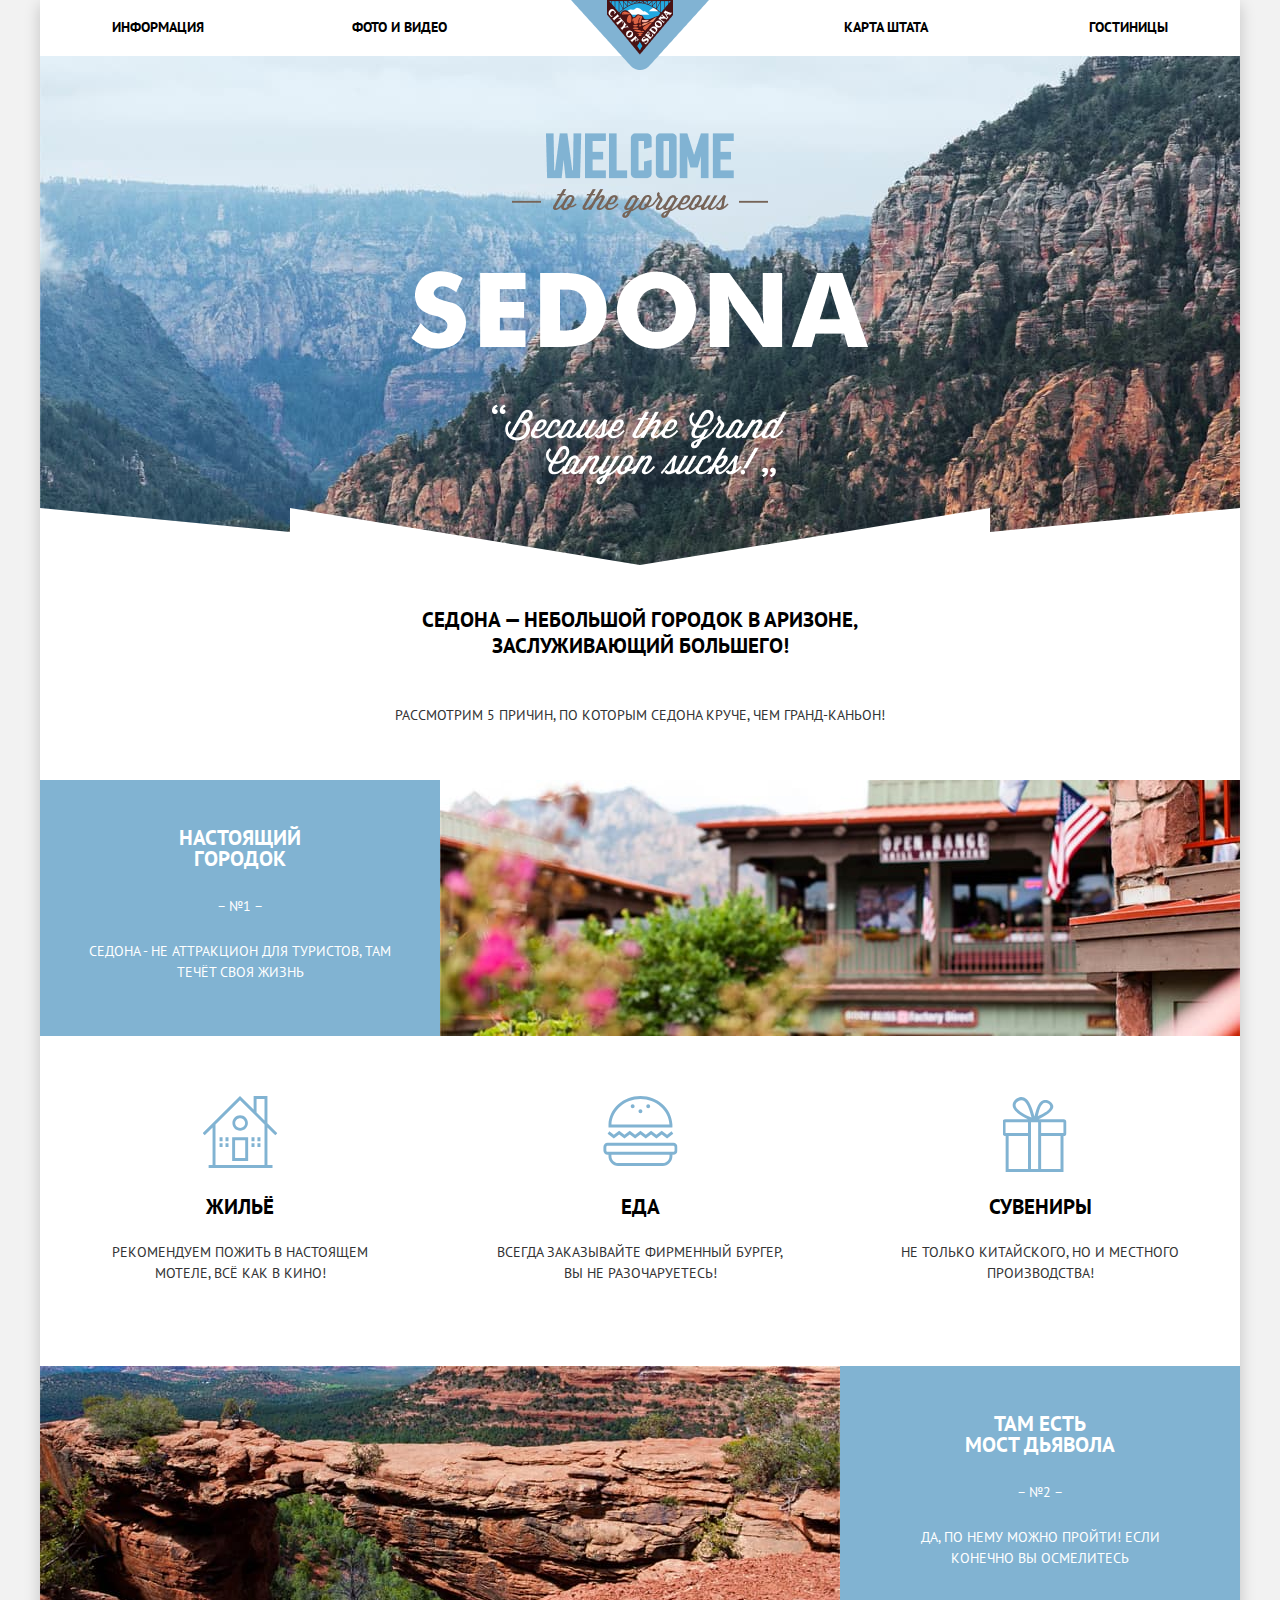
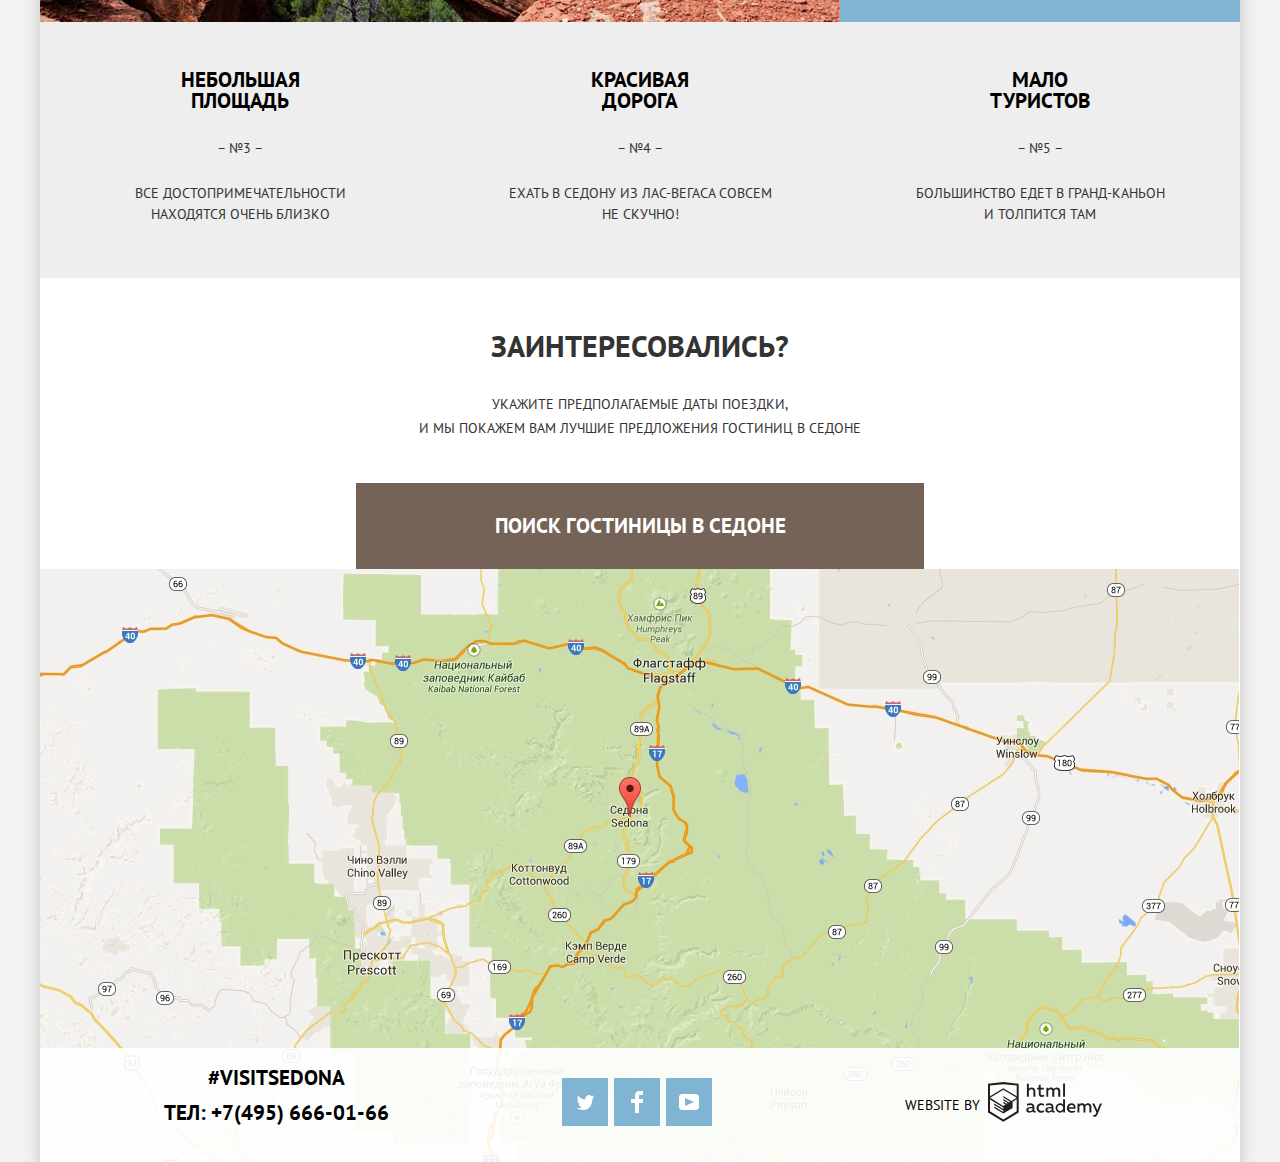
==== commit c5c3a191: "осуществлено оживление формы поиска гостиницы в Седоне" ====
--- a/index.html
+++ b/index.html
@@ -178,21 +178,21 @@
         <ul class="social-list">
           <li class="social-list__item">
             <a class="social-list__link button button--blue" href="https://twitter.com" aria-label="Twitter">
-              <svg width="17" height="17" viewBox="0 0 17 17" fill="none" xmlns="http://www.w3.org/2000/svg">
+              <svg aria-hidden="true" focusable="false" width="17" height="17" viewBox="0 0 17 17" fill="none" xmlns="http://www.w3.org/2000/svg">
                 <path d="M10.95 1.14409C12.635 0.648089 13.934 1.41409 14.527 2.32309C15.2 2.09209 15.858 1.84209 16.538 1.61509C16.5249 2.30145 16.2117 2.94761 15.681 3.38309C16.366 3.55309 16.985 2.89209 16.985 2.89209C16.816 3.89209 15.979 4.68009 15.422 4.91609C15.191 11.6661 12.247 16.1331 5.34498 15.9981H4.89898C4.48898 15.9981 0.734977 15.5381 0.000976562 14.1111C2.27198 14.3071 3.89398 13.6891 4.69398 12.9341C3.73398 12.6341 2.01498 12.4571 1.71498 9.98409C2.06398 10.0901 2.27898 10.2121 2.90498 10.1031C1.70498 9.24709 0.373977 8.53009 0.447977 6.33009C0.732977 6.65809 1.51498 6.86609 1.78798 6.80209C1.08498 6.56109 -0.182023 3.44209 0.893977 1.85009C2.71198 3.70409 4.62898 5.45609 8.04598 5.62309C8.25398 3.33009 9.18298 1.79309 10.95 1.14409Z" fill="white"/>
               </svg>
             </a>
           </li>
           <li class="social-list__item">
             <a class="social-list__link button button--blue" href="https://facebook.com" aria-label="Facebook">
-              <svg width="12" height="22" viewBox="0 0 12 22" fill="none" xmlns="http://www.w3.org/2000/svg">
+              <svg aria-hidden="true" focusable="false" width="12" height="22" viewBox="0 0 12 22" fill="none" xmlns="http://www.w3.org/2000/svg">
                 <path d="M12 4V0H8C5.79086 0 4 1.79086 4 4V8H0V12H4V22H8V12H12V8H8V4H12Z" fill="white"/>
               </svg>
             </a>
           </li>
           <li class="social-list__item">
             <a class="social-list__link button button--blue" href="https://youtube.com" aria-label="Youtube">
-              <svg width="20" height="16" viewBox="0 0 20 16" fill="none" xmlns="http://www.w3.org/2000/svg">
+              <svg aria-hidden="true" focusable="false" width="20" height="16" viewBox="0 0 20 16" fill="none" xmlns="http://www.w3.org/2000/svg">
                 <path fill-rule="evenodd" clip-rule="evenodd" d="M3 0H17C18.65 0 20 1.35 20 3V13C20 14.65 18.65 16 17 16H3C1.35 16 0 14.65 0 13V3C0 1.35 1.35 0 3 0ZM6.027 4.002V11.998L15.014 8L6.027 4.002Z" fill="white"/>
               </svg>
             </a>
@@ -211,5 +211,6 @@
     </footer>
   </div>
 
+  <script src="js/search.js"></script>
 </body>
 </html>
--- a/css/style.min.css
+++ b/css/style.min.css
@@ -1 +1,2 @@
-@font-face{font-family:"PT Sans";src:url(../fonts/PTSans.woff2) format("woff2"),url(../fonts/PTSans.woff) format("woff");font-weight:400;font-style:normal;font-display:swap}@font-face{font-family:"PT Sans";src:url(../fonts/PTSans-Bold.woff2) format("woff2"),url(../fonts/PTSans-Bold.woff) format("woff");font-weight:700;font-style:normal;font-display:swap}:root{--basic-black:#000000;--basic-white:#ffffff;--basic-grey:#f2f2f2;--basic-brown:#766357;--accent-color:#81B3D2;--slightly-transparent-white:rgba(255, 255, 255, 0.9);--transparent-white:rgba(255, 255, 255, 0.3);--transparent-black:rgba(0, 0, 0, 0.3);--shadow-black:rgba(0, 1, 1, 0.2);--middle-brown:#604E43;--dark-brown:#503E33;--middle-blue:#669EC0;--dark-blue:#5496BD;--light-grey:#EEEEEE;--gallery-grey:#EBEBEB;--mercury-grey:#E5E5E5;--silver-grey:#CACACA;--silver-chalice:#ABABAB;--silver-chalice-grey:#A9A9A9;--pale-slate-grey:#BDBBBC;--submarine-grey:#B6C0C6;--dark-grey:#6A6A6A;--darkest-grey:#333333}.page,.page-body{height:100%}.page-body{min-width:1280px;margin:0;padding:0;font-family:"PT Sans","Arial",sans-serif;font-size:14px;line-height:26px;font-weight:400;text-transform:uppercase;color:var(--darkest-grey);background-color:var(--basic-grey)}a{text-decoration:none}img{max-width:100%;height:auto}.visually-hidden{position:absolute;width:1px;height:1px;margin:-1px;border:0;padding:0;white-space:nowrap;-webkit-clip-path:inset(100%);clip-path:inset(100%);clip:rect(0 0 0 0);overflow:hidden}.container{position:relative;width:1200px;margin:0 auto;background-color:var(--basic-white);-webkit-box-shadow:0 5px 15px var(--shadow-black);box-shadow:0 5px 15px var(--shadow-black);min-height:100%;display:-ms-grid;display:grid;-ms-grid-rows:-webkit-min-content 1fr -webkit-min-content;-ms-grid-rows:min-content 1fr min-content;grid-template-rows:-webkit-min-content 1fr -webkit-min-content;grid-template-rows:min-content 1fr min-content;-ms-flex-line-pack:start;align-content:start}.main-nav{position:relative;z-index:10}.main-nav__logo{position:absolute;z-index:5;top:0;left:50%;-webkit-transform:translateX(-50%);-ms-transform:translateX(-50%);transform:translateX(-50%)}.main-nav__logo:focus{outline:2px solid var(--accent-color);outline-offset:-2px}.logo{width:138px;height:70px}.main-nav__list{display:-webkit-box;display:-ms-flexbox;display:flex;-ms-flex-wrap:wrap;flex-wrap:wrap;margin:0;padding:0;list-style:none}.main-nav__item{-ms-flex-preferred-size:240px;flex-basis:240px;padding-top:14px;padding-bottom:16px}.main-nav__link{display:block;color:var(--basic-black);font-weight:700}.main-nav__item:nth-child(4n+1){margin-left:72px}.main-nav__item:nth-child(4n+3),.main-nav__item:nth-child(4n+4){text-align:right}.main-nav__item:nth-child(4n+3){margin-left:auto}.main-nav__item:last-child,.main-nav__item:nth-child(4n+4){margin-right:72px}.main-nav__link:focus,.main-nav__link:hover{color:var(--accent-color)}.main-nav__link:active{color:var(--transparent-black)}.main-nav__link--current,.main-nav__link--current:active,.main-nav__link--current:focus,.main-nav__link--current:hover{color:var(--basic-brown)}.hotel-search__button:focus,.main-nav__link:focus{outline:2px solid var(--accent-color);outline-offset:-2px}.page-main__intro{position:relative;min-height:432px;padding-top:77px;background-color:var(--submarine-grey);background-image:url(../img/bg-intro.jpg);background-size:cover}.advices__item::before,.page-main__intro::after{content:"";position:absolute;background-repeat:no-repeat}.page-main__intro::after{bottom:0;width:100%;height:57px;background-image:url(../img/bg-intro-mask.svg);z-index:5}.page-main__welcome{display:block;width:458px;height:352px;margin:0 auto}.page-main__header{margin:0 auto;max-width:520px;padding-top:42px;padding-bottom:38px;text-align:center}.page-main__title{display:block;margin-bottom:43px;font-size:21px;font-weight:700;color:var(--basic-black)}.features__blocks{display:-ms-grid;display:grid;-ms-grid-columns:1fr 1fr 1fr;grid-template-columns:1fr 1fr 1fr;min-height:256px;color:var(--basic-white);background-color:var(--accent-color)}.features__block{padding:47px 49px;line-height:21px;text-align:center}.features__block--reverse{-webkit-box-ordinal-group:2;-ms-flex-order:1;order:1}.features__title{margin:0 auto 27px;max-width:150px;font-size:21px;font-weight:700;color:var(--basic-white)}.features__number{margin:0 0 24px}.features__text{margin:0}.features__image-block{-ms-grid-column:2;-ms-grid-column-span:2;grid-column:2/span 2}.features__image-block--reverse{-ms-grid-column:1;-ms-grid-column-span:2;grid-column:1/span 2}.features__image{display:block;width:800px;height:256px;-o-object-fit:cover;object-fit:cover}.features__blocks--last{color:var(--darkest-grey);background-color:var(--light-grey)}.features__title--last{color:var(--basic-black)}.advices{display:-ms-grid;display:grid;-ms-grid-columns:1fr 1fr 1fr;grid-template-columns:1fr 1fr 1fr;margin:0;padding:0;list-style:none}.advices__item{position:relative;padding:160px 50px 82px;line-height:21px;text-align:center}.advices__item::before{top:60px;left:50%;width:75px;height:76px;-webkit-transform:translateX(-50%);-ms-transform:translateX(-50%);transform:translateX(-50%)}.advices__item--house::before{background-image:url(../img/icons/icon-house.svg);background-size:75px 72px}.advices__item--burger::before{background-image:url(../img/icons/icon-burger.svg);background-size:75px 70px}.advices__item--gift::before{background-image:url(../img/icons/icon-gift.svg);background-size:64px 76px}.advices__title{margin:0 0 25px;font-size:21px;color:var(--basic-black)}.advices__text{margin:0}.hotel-search{position:relative;z-index:10;margin:0 auto;padding-top:56px;width:568px;text-align:center}.hotel-search__title{margin:0 0 34px;font-size:30px;line-height:24px;font-weight:700}.hotel-search__text{margin:0 0 43px;line-height:24px}.hotel-search__button{position:relative;z-index:5;padding:30px 10px;width:100%}.hotel-search__form{position:absolute;z-index:1;width:100%}.button{display:block;border:0;font:inherit;font-size:21px;line-height:26px;font-weight:700;text-transform:inherit;color:var(--basic-white);cursor:pointer}.button--brown{background-color:var(--basic-brown)}.button--brown:focus,.button--brown:hover{background-color:var(--middle-brown)}.button--brown:active{color:rgba(255,255,255,.3);background-color:var(--dark-brown)}.button--blue{background-color:var(--accent-color)}.button--blue:focus,.button--blue:hover{background-color:var(--middle-blue)}.button--blue:active{color:rgba(255,255,255,.3);background-color:var(--dark-blue)}.search-form{padding:55px;-webkit-box-sizing:border-box;box-sizing:border-box;text-align:left;background-color:var(--basic-white)}.search-form__block{display:-webkit-box;display:-ms-flexbox;display:flex;-webkit-box-pack:justify;-ms-flex-pack:justify;justify-content:space-between;-webkit-box-align:center;-ms-flex-align:center;align-items:center;margin-bottom:29px;color:var(--basic-black);font-weight:700}.search-form__label{display:block;width:132px}.search-form__label--children{width:65px}.seacrh-form__input{width:326px;height:38px;padding:0 10px;font:inherit;text-transform:inherit;background-color:var(--basic-grey);border:0}.seacrh-form__input:hover{background-color:var(--gallery-grey)}.seacrh-form__input:focus{background-color:var(--basic-white);outline:2px solid var(--mercury-grey);outline-offset:-2px}.search-form__calendar{display:-webkit-box;display:-ms-flexbox;display:flex;-webkit-box-pack:center;-ms-flex-pack:center;justify-content:center;-webkit-box-align:center;-ms-flex-align:center;align-items:center;width:38px;height:38px;border:0;background-color:var(--basic-grey);cursor:pointer}.search-form__button:focus,.search-form__calendar:focus,.search-form__submit:focus{outline:2px solid var(--mercury-grey);outline-offset:-2px}.search-form__calendar-icon:focus path,.search-form__calendar-icon:hover path{fill:var(--basic-black)}.search-form__calendar-icon:active path{fill:var(--accent-color)}.search-form__input-number{padding:0;width:38px;text-align:center}.search-form__quantity{display:-webkit-box;display:-ms-flexbox;display:flex;-webkit-box-pack:end;-ms-flex-pack:end;justify-content:flex-end;-webkit-box-align:center;-ms-flex-align:center;align-items:center;width:226px}.search-form__button{position:relative;display:block;width:38px;height:38px;background-color:var(--basic-grey);border:0;font:inherit;cursor:pointer}.search-form__button::after,.search-form__button::before{content:"";position:absolute;top:50%;left:50%;background-color:var(--silver-chalice-grey);-webkit-transform:translate(-50%,-50%);-ms-transform:translate(-50%,-50%);transform:translate(-50%,-50%)}.search-form__button--minus::before{width:12px;height:3px}.search-form__button--plus::after,.search-form__button--plus::before{width:11px;height:3px}.search-form__button--plus::after{-webkit-transform:translate(-50%,-50%) rotate(90deg);-ms-transform:translate(-50%,-50%) rotate(90deg);transform:translate(-50%,-50%) rotate(90deg)}.search-form__button:hover::after,.search-form__button:hover::before{background-color:var(--basic-black)}.search-form__button:active::after,.search-form__button:active::before{background-color:var(--accent-color)}.search-form__submit{margin-top:55px;padding:16px 10px;width:100%}.map{position:relative;height:593px;overflow:hidden}.filters-form{display:-ms-grid;display:grid;-ms-grid-columns:1fr 1fr;grid-template-columns:1fr 1fr;-webkit-box-sizing:border-box;box-sizing:border-box;margin:0;width:1200px;min-height:217px;padding:26px 71px 0;line-height:21px;color:var(--basic-white);background-color:var(--submarine-grey);background-image:url(../img/bg-form.jpg)}.filters-form__left-wrapper{display:-webkit-box;display:-ms-flexbox;display:flex}.filters-form__fieldset{width:255px;margin:0;padding:0;border:0}.filters-form__legend{margin:0;font-size:16px;line-height:21px;font-weight:700}.filters-form__list{margin:0;padding:0;list-style:none;line-height:21px}.filters-form__item{margin:25px 0}.filters-form__checkbox-label{position:relative;display:block;padding-left:40px;cursor:pointer}.filters-form__checkbox+.filters-form__checkbox-label::before{content:"";position:absolute;left:0;top:50%;-webkit-transform:translateY(-50%);-ms-transform:translateY(-50%);transform:translateY(-50%);width:23px;height:23px;background-image:url("data:image/svg+xml,%3Csvg width='23' height='23' fill='none' xmlns='http://www.w3.org/2000/svg'%3E%3Cpath fill-rule='evenodd' clip-rule='evenodd' d='M3 0h17a3 3 0 0 1 3 3v17a3 3 0 0 1-3 3H3a3 3 0 0 1-3-3V3a3 3 0 0 1 3-3Zm18 3c0-.54-.46-1-1-1H3c-.54 0-1 .46-1 1v17c0 .54.46 1 1 1h17c.54 0 1-.46 1-1V3Z' fill='%23fff'/%3E%3C/svg%3E");background-repeat:no-repeat}.filters-form__checkbox:focus+.filters-form__checkbox-label::before,.filters-form__range-handle:focus,.filters-form__text-input:focus{outline:2px solid var(--accent-color);outline-offset:2px}.filters-form__checkbox:checked+.filters-form__checkbox-label::before{width:27px;background-image:url("data:image/svg+xml,%3Csvg width='27' height='23' fill='none' xmlns='http://www.w3.org/2000/svg'%3E%3Cpath d='M7.29 7.49 4.46 10.3l7.78 7.79L26.17 4.17l-2.83-2.83-11.1 11.1-4.95-4.95Z' fill='%23fff'/%3E%3Cpath d='M21 20c0 .54-.46 1-1 1H3c-.54 0-1-.46-1-1V3c0-.54.46-1 1-1h16.9L21.5.42A2.96 2.96 0 0 0 20 0H3a3 3 0 0 0-3 3v17a3 3 0 0 0 3 3h17a3 3 0 0 0 3-3v-9.83l-2 2V20Z' fill='%23fff'/%3E%3C/svg%3E")}.filters-form__checkbox:disabled+.filters-form__checkbox-label{color:var(--dark-grey);cursor:auto}.filters-form__checkbox:disabled+.filters-form__checkbox-label::before{background-image:url("data:image/svg+xml,%3Csvg width='23' height='23' fill='none' xmlns='http://www.w3.org/2000/svg'%3E%3Cpath fill-rule='evenodd' clip-rule='evenodd' d='M3 0h17a3 3 0 0 1 3 3v17a3 3 0 0 1-3 3H3a3 3 0 0 1-3-3V3a3 3 0 0 1 3-3Zm18 3c0-.54-.46-1-1-1H3c-.54 0-1 .46-1 1v17c0 .54.46 1 1 1h17c.54 0 1-.46 1-1V3Z' fill='%236A6A6A'/%3E%3C/svg%3E")}.filters-form__checkbox:checked:disabled+.filters-form__checkbox-label::before{background-image:url("data:image/svg+xml,%3Csvg width='27' height='23' fill='none' xmlns='http://www.w3.org/2000/svg'%3E%3Cpath d='M7.28 7.49 4.46 10.3l7.78 7.79L26.17 4.17l-2.83-2.83-11.1 11.1-4.96-4.95Z' fill='%236A6A6A'/%3E%3Cpath d='M21 20c0 .54-.46 1-1 1H3c-.54 0-1-.46-1-1V3c0-.54.46-1 1-1h16.9L21.5.42A2.96 2.96 0 0 0 20 0H3a3 3 0 0 0-3 3v17a3 3 0 0 0 3 3h17a3 3 0 0 0 3-3v-9.83l-2 2V20Z' fill='%236A6A6A'/%3E%3C/svg%3E")}.filters-form__right-wrapper{padding-left:209px;-ms-grid-column-align:end;justify-self:end}.filters-form__price{position:relative;display:-webkit-box;display:-ms-flexbox;display:flex;-ms-flex-wrap:wrap;flex-wrap:wrap;margin-top:11px;margin-bottom:0;padding:4px 0;border:2px solid var(--basic-white);border-radius:2px}.filters-form__price::after{content:"";position:absolute;top:50%;left:50%;width:2px;height:22px;-webkit-transform:translate(-50%,-50%);-ms-transform:translate(-50%,-50%);transform:translate(-50%,-50%);background-color:var(--basic-white)}.filters-form__label{display:block;width:40%;padding:0 4px 0 23px;text-align:right}.filters-form__text-input{-webkit-box-sizing:border-box;box-sizing:border-box;padding-left:1px;padding-right:2px;max-width:49%;font:inherit;color:inherit;background-color:transparent;border:0}.filters-form__range{position:relative;margin:21px 0 33px}.filters-form__range-scale{height:2px;background-color:var(--transparent-white)}.filters-form__range-bar{width:80%;height:2px;background-color:var(--basic-white)}.filters-form__range-handle{position:absolute;top:-10px;width:4px;height:4px;padding:0;border:8px solid var(--basic-white);border-radius:50%;background-color:var(--silver-chalice);cursor:pointer;-webkit-box-shadow:0 2px var(--silver-chalice);box-shadow:0 2px var(--silver-chalice)}.filters-form__range-handle--min{left:0}.filters-form__range-handle--max{left:79%}.filters-form__button{display:block;margin:0 auto;padding:5px 34px;font:inherit;text-transform:inherit;color:var(--basic-white);background-color:transparent;border:2px solid var(--basic-white);cursor:pointer}.filters-form__button:focus,.filters-form__button:hover{color:var(--basic-black);background-color:var(--basic-white)}.filters-form__button:focus{outline:2px solid var(--accent-color);outline-offset:2px}.catalog-grid{display:-ms-grid;display:grid;-ms-grid-columns:135px 29px 1fr 29px 110px;grid-template-columns:135px 1fr 110px;-webkit-column-gap:29px;-moz-column-gap:29px;column-gap:29px;padding:23px 73px 30px;border-bottom:1px solid var(--mercury-grey)}.catalog__result-wrapper{padding-top:7px}.catalog__result{font-size:21px;font-weight:700}.catalog__sorting-wrapper{display:-webkit-box;display:-ms-flexbox;display:flex;padding-top:8px}.catalog__sorting-text,.sort-type{margin:0 40px 0 0;font-size:12px;line-height:18px}.sort-type{display:-webkit-box;display:-ms-flexbox;display:flex;-ms-flex-wrap:wrap;flex-wrap:wrap;margin:0;padding:0;list-style:none}.sort-type__item{margin-right:33px;margin-bottom:6px}.sort-type__link{color:var(--transparent-black);border-bottom:1px dashed var(--accent-color)}.sort-type__link--active,.sort-type__link--active:active,.sort-type__link--active:focus,.sort-type__link--active:hover{color:var(--accent-color);border:0}.sort-type__link:focus,.sort-type__link:hover{color:var(--accent-color);border-bottom:1px dashed var(--accent-color)}.sort-type__link:active{color:var(--basic-black);border:0}.sort-direction__link:focus,.sort-type__link:focus{outline:2px solid var(--accent-color);outline-offset:2px}.sort-direction{display:-webkit-box;display:-ms-flexbox;display:flex;-webkit-box-pack:end;-ms-flex-pack:end;justify-content:flex-end;-webkit-box-align:center;-ms-flex-align:center;align-items:center;list-style:none;margin:0;padding:6px 0 0}.sort-direction__item{padding-left:13px}.sort-direction__link{display:block;width:0;height:0;border-left:4.6px solid transparent;border-right:4.6px solid transparent;border-bottom:10px solid var(--silver-grey)}.sort-direction__link:not(.sort-direction__link--active):hover{border-bottom:11px solid var(--basic-black)}.sort-direction__link:not(.sort-direction__link--active):active{border-bottom:11px solid var(--accent-color)}.sort-direction__link--reverse{-webkit-transform:rotate(180deg);-ms-transform:rotate(180deg);transform:rotate(180deg)}.sort-direction__link--active{border-bottom:11px solid var(--accent-color)}.hotel__image-wrapper{margin:0;padding-top:6px;width:135px;height:90px}.hotel__image{display:block;-o-object-fit:contain;object-fit:contain}.hotel__name{margin:0 0 7px}.hotel__name-link{font-size:21px;font-weight:700;color:var(--basic-black)}.hotel__name-link:focus,.hotel__name-link:hover{color:var(--accent-color)}.hotel__name-link:active{color:var(--transparent-black)}.hotel__button:focus,.hotel__name-link:focus,.page-footer-copyright-link:focus,.page-footer__phone-link:focus,.social-list__link:focus{outline:2px solid var(--accent-color);outline-offset:2px}.hotel__description{display:-ms-grid;display:grid;-ms-grid-columns:110px 6px 142px;grid-template-columns:110px 142px;-webkit-column-gap:6px;-moz-column-gap:6px;column-gap:6px;font-size:14px;line-height:21px}.hotel__text{margin:0 0 15px}.hotel__button{padding:3px 10px;font:inherit;font-weight:700;text-align:center;vertical-align:middle}.hotel__rating{display:-webkit-box;display:-ms-flexbox;display:flex;-webkit-box-orient:vertical;-webkit-box-direction:normal;-ms-flex-direction:column;flex-direction:column;-webkit-box-align:end;-ms-flex-align:end;align-items:flex-end;padding-top:4px}.hotel__stars{max-width:110px;height:17px;margin-bottom:51px;background-image:url(../img/icons/icon-star.svg);background-repeat:space}.hotel__stars--five{width:107px}.hotel__stars--four{width:89px}.hotel__stars--three{width:65px}.hotel__stars--two{width:41px}.hotel__stars--one{width:20px}.hotel__rating-text{margin:0;width:100%;font-size:14px;line-height:21px;text-align:center;background-color:var(--basic-grey)}.page-footer{display:-ms-grid;display:grid;-ms-grid-columns:1fr 1fr 1fr;grid-template-columns:1fr 1fr 1fr;justify-items:center;-webkit-box-align:center;-ms-flex-align:center;align-items:center;padding:17px 0;background-color:var(--basic-white)}.page-footer--index{position:absolute;z-index:20;width:100%;bottom:0;background-color:var(--slightly-transparent-white)}.page-footer__column{color:var(--basic-black)}.page-footer__column--contacts{padding-left:73px;padding-bottom:19px}.page-footer__column--copyright{padding-right:73px}.page-footer__hashtag,.page-footer__phone{margin:0 0 9px;font-size:21px;font-weight:700;text-align:center}.page-footer__phone{margin:0}.page-footer__phone-link{color:var(--basic-black);cursor:pointer}.social-list{display:-webkit-box;display:-ms-flexbox;display:flex;-ms-flex-wrap:wrap;flex-wrap:wrap;width:156px;margin:0;padding:0;list-style:none}.social-list__item{margin-right:6px;margin-bottom:6px}.social-list__link{width:46px;height:48px}.page-footer__column--copyright,.social-list__link{display:-webkit-box;display:-ms-flexbox;display:flex;-webkit-box-pack:center;-ms-flex-pack:center;justify-content:center;-webkit-box-align:center;-ms-flex-align:center;align-items:center}.page-footer-copyright-text{margin-right:8px}.page-footer-copyright-icon:focus path,.page-footer-copyright-icon:hover path{fill:var(--accent-color)}.page-footer-copyright-icon:active path{fill:var(--pale-slate-grey)}
+@-webkit-keyframes show{0%{-webkit-transform:translateY(-70%) scaleY(0);transform:translateY(-70%) scaleY(0)}to{-webkit-transform:translateY(0) scaleY(1);transform:translateY(0) scaleY(1);visibility:visible}}@keyframes show{0%{-webkit-transform:translateY(-70%) scaleY(0);transform:translateY(-70%) scaleY(0)}to{-webkit-transform:translateY(0) scaleY(1);transform:translateY(0) scaleY(1);visibility:visible}}@font-face{font-family:"PT Sans";src:url(../fonts/PTSans.woff2)format("woff2"),url(../fonts/PTSans.woff)format("woff");font-weight:400;font-style:normal;font-display:swap}@font-face{font-family:"PT Sans";src:url(../fonts/PTSans-Bold.woff2)format("woff2"),url(../fonts/PTSans-Bold.woff)format("woff");font-weight:700;font-style:normal;font-display:swap}:root{--basic-black:#000000;--basic-white:#ffffff;--basic-grey:#f2f2f2;--basic-brown:#766357;--accent-color:#81B3D2;--slightly-transparent-white:rgba(255, 255, 255, 0.9);--transparent-white:rgba(255, 255, 255, 0.3);--transparent-black:rgba(0, 0, 0, 0.3);--shadow-black:rgba(0, 1, 1, 0.2);--middle-brown:#604E43;--dark-brown:#503E33;--middle-blue:#669EC0;--dark-blue:#5496BD;--light-grey:#EEEEEE;--gallery-grey:#EBEBEB;--mercury-grey:#E5E5E5;--silver-grey:#CACACA;--silver-chalice:#ABABAB;--silver-chalice-grey:#A9A9A9;--pale-slate-grey:#BDBBBC;--submarine-grey:#B6C0C6;--dark-grey:#6A6A6A;--darkest-grey:#333333}.page,.page-body{height:100%}.page-body{min-width:1280px;margin:0;padding:0;font-family:"PT Sans","Arial",sans-serif;font-size:14px;line-height:26px;font-weight:400;text-transform:uppercase;color:var(--darkest-grey);background-color:var(--basic-grey)}a{text-decoration:none}img{max-width:100%;height:auto}.visually-hidden{position:absolute;width:1px;height:1px;margin:-1px;border:0;padding:0;white-space:nowrap;-webkit-clip-path:inset(100%);clip-path:inset(100%);clip:rect(0 0 0 0);overflow:hidden}.container{position:relative;width:1200px;margin:0 auto;background-color:var(--basic-white);-webkit-box-shadow:0 5px 15px var(--shadow-black);box-shadow:0 5px 15px var(--shadow-black);min-height:100%;display:-ms-grid;display:grid;-ms-grid-rows:-webkit-min-content 1fr -webkit-min-content;-ms-grid-rows:min-content 1fr min-content;grid-template-rows:-webkit-min-content 1fr -webkit-min-content;grid-template-rows:min-content 1fr min-content;-ms-flex-line-pack:start;align-content:start}.main-nav{position:relative;z-index:10}.main-nav__logo{position:absolute;z-index:5;top:0;left:50%;-webkit-transform:translateX(-50%);-ms-transform:translateX(-50%);transform:translateX(-50%)}.main-nav__logo:focus{outline:2px solid var(--accent-color);outline-offset:-2px}.logo{width:138px;height:70px}.main-nav__list{display:-webkit-box;display:-ms-flexbox;display:flex;-ms-flex-wrap:wrap;flex-wrap:wrap;margin:0;padding:0;list-style:none}.main-nav__item{-ms-flex-preferred-size:240px;flex-basis:240px;padding-top:14px;padding-bottom:16px}.main-nav__link{display:block;color:var(--basic-black);font-weight:700}.main-nav__item:nth-child(4n+1){margin-left:72px}.main-nav__item:nth-child(4n+3),.main-nav__item:nth-child(4n+4){text-align:right}.main-nav__item:nth-child(4n+3){margin-left:auto}.main-nav__item:last-child,.main-nav__item:nth-child(4n+4){margin-right:72px}.main-nav__link:focus,.main-nav__link:hover{color:var(--accent-color)}.main-nav__link:active{color:var(--transparent-black)}.main-nav__link--current,.main-nav__link--current:active,.main-nav__link--current:focus,.main-nav__link--current:hover{color:var(--basic-brown)}.hotel-search__button:focus,.main-nav__link:focus{outline:2px solid var(--accent-color);outline-offset:-2px}.page-main__intro{position:relative;min-height:432px;padding-top:77px;background-color:var(--submarine-grey);background-image:url(../img/bg-intro.jpg);background-size:cover}.advices__item::before,.page-main__intro::after{content:"";position:absolute;background-repeat:no-repeat}.page-main__intro::after{bottom:0;width:100%;height:57px;background-image:url(../img/bg-intro-mask.svg);z-index:5}.page-main__welcome{display:block;width:458px;height:352px;margin:0 auto}.page-main__header{margin:0 auto;max-width:520px;padding-top:42px;padding-bottom:38px;text-align:center}.page-main__title{display:block;margin-bottom:43px;font-size:21px;font-weight:700;color:var(--basic-black)}.features__blocks{display:-ms-grid;display:grid;-ms-grid-columns:1fr 1fr 1fr;grid-template-columns:1fr 1fr 1fr;min-height:256px;color:var(--basic-white);background-color:var(--accent-color)}.features__block{padding:47px 49px;line-height:21px;text-align:center}.features__block--reverse{-webkit-box-ordinal-group:2;-ms-flex-order:1;order:1}.features__title{margin:0 auto 27px;max-width:150px;font-size:21px;font-weight:700;color:var(--basic-white)}.features__number{margin:0 0 24px}.features__text{margin:0}.features__image-block{-ms-grid-column:2;-ms-grid-column-span:2;grid-column:2/span 2}.features__image-block--reverse{-ms-grid-column:1;-ms-grid-column-span:2;grid-column:1/span 2}.features__image{display:block;width:800px;height:256px;-o-object-fit:cover;object-fit:cover}.features__blocks--last{color:var(--darkest-grey);background-color:var(--light-grey)}.features__title--last{color:var(--basic-black)}.advices{display:-ms-grid;display:grid;-ms-grid-columns:1fr 1fr 1fr;grid-template-columns:1fr 1fr 1fr;margin:0;padding:0;list-style:none}.advices__item{position:relative;padding:160px 50px 82px;line-height:21px;text-align:center}.advices__item::before{top:60px;left:50%;width:75px;height:76px;-webkit-transform:translateX(-50%);-ms-transform:translateX(-50%);transform:translateX(-50%)}.advices__item--house::before{background-image:url(../img/icons/icon-house.svg);background-size:75px 72px}.advices__item--burger::before{background-image:url(../img/icons/icon-burger.svg);background-size:75px 70px}.advices__item--gift::before{background-image:url(../img/icons/icon-gift.svg);background-size:64px 76px}.advices__title{margin:0 0 25px;font-size:21px;color:var(--basic-black)}.advices__text{margin:0}.hotel-search{position:relative;z-index:10;margin:0 auto;padding-top:56px;width:568px;text-align:center}.hotel-search__title{margin:0 0 34px;font-size:30px;line-height:24px;font-weight:700}.hotel-search__text{margin:0 0 43px;line-height:24px}.hotel-search__button{position:relative;z-index:5;padding:30px 10px;width:100%;overflow:hidden}.hotel-search__form{position:absolute;z-index:1;width:100%}.button{display:block;border:0;font:inherit;font-size:21px;line-height:26px;font-weight:700;text-transform:inherit;color:var(--basic-white);cursor:pointer}.button--brown{background-color:var(--basic-brown)}.button--brown:focus,.button--brown:hover{background-color:var(--middle-brown)}.button--brown:active{color:rgba(255,255,255,.3);background-color:var(--dark-brown)}.button--blue{background-color:var(--accent-color)}.button--blue:focus,.button--blue:hover{background-color:var(--middle-blue)}.button--blue:active{color:rgba(255,255,255,.3);background-color:var(--dark-blue)}.search-form{visibility:hidden;padding:55px;-webkit-box-sizing:border-box;box-sizing:border-box;text-align:left;background-color:var(--basic-white)}.search-form--opened{visibility:visible;-webkit-animation:show .75s forwards;animation:show .75s forwards}.search-form__block{display:-webkit-box;display:-ms-flexbox;display:flex;-webkit-box-pack:justify;-ms-flex-pack:justify;justify-content:space-between;-webkit-box-align:center;-ms-flex-align:center;align-items:center;margin-bottom:29px;color:var(--basic-black);font-weight:700}.search-form__label{display:block;width:132px}.search-form__label--children{width:65px}.seacrh-form__input{width:326px;height:38px;padding:0 10px;font:inherit;text-transform:inherit;background-color:var(--basic-grey);border:0}.seacrh-form__input:hover{background-color:var(--gallery-grey)}.seacrh-form__input:focus{background-color:var(--basic-white);outline:2px solid var(--mercury-grey);outline-offset:-2px}.search-form__calendar{display:-webkit-box;display:-ms-flexbox;display:flex;-webkit-box-pack:center;-ms-flex-pack:center;justify-content:center;-webkit-box-align:center;-ms-flex-align:center;align-items:center;width:38px;height:38px;border:0;background-color:var(--basic-grey);cursor:pointer}.search-form__button:focus,.search-form__calendar:focus,.search-form__submit:focus{outline:2px solid var(--mercury-grey);outline-offset:-2px}.search-form__calendar-icon:focus path,.search-form__calendar-icon:hover path{fill:var(--basic-black)}.search-form__calendar-icon:active path{fill:var(--accent-color)}.search-form__input-number{padding:0;width:38px;text-align:center}.search-form__quantity{display:-webkit-box;display:-ms-flexbox;display:flex;-webkit-box-pack:end;-ms-flex-pack:end;justify-content:flex-end;-webkit-box-align:center;-ms-flex-align:center;align-items:center;width:226px}.search-form__button{position:relative;display:block;width:38px;height:38px;background-color:var(--basic-grey);border:0;font:inherit;cursor:pointer}.search-form__button::after,.search-form__button::before{content:"";position:absolute;top:50%;left:50%;background-color:var(--silver-chalice-grey);-webkit-transform:translate(-50%,-50%);-ms-transform:translate(-50%,-50%);transform:translate(-50%,-50%)}.search-form__button--minus::before{width:12px;height:3px}.search-form__button--plus::after,.search-form__button--plus::before{width:11px;height:3px}.search-form__button--plus::after{-webkit-transform:translate(-50%,-50%) rotate(90deg);-ms-transform:translate(-50%,-50%) rotate(90deg);transform:translate(-50%,-50%) rotate(90deg)}.search-form__button:hover::after,.search-form__button:hover::before{background-color:var(--basic-black)}.search-form__button:active::after,.search-form__button:active::before{background-color:var(--accent-color)}.search-form__submit{margin-top:55px;padding:16px 10px;width:100%}.map{position:relative;height:593px;overflow:hidden}.filters-form{display:-ms-grid;display:grid;-ms-grid-columns:1fr 1fr;grid-template-columns:1fr 1fr;-webkit-box-sizing:border-box;box-sizing:border-box;margin:0;width:1200px;min-height:217px;padding:26px 71px 0;line-height:21px;color:var(--basic-white);background-color:var(--submarine-grey);background-image:url(../img/bg-form.jpg)}.filters-form__left-wrapper{display:-webkit-box;display:-ms-flexbox;display:flex}.filters-form__fieldset{width:255px;margin:0;padding:0;border:0}.filters-form__legend{margin:0;font-size:16px;line-height:21px;font-weight:700}.filters-form__list{margin:0;padding:0;list-style:none;line-height:21px}.filters-form__item{margin:25px 0}.filters-form__checkbox-label{position:relative;display:block;padding-left:40px;cursor:pointer}.filters-form__checkbox+.filters-form__checkbox-label::before{content:"";position:absolute;left:0;top:50%;-webkit-transform:translateY(-50%);-ms-transform:translateY(-50%);transform:translateY(-50%);width:23px;height:23px;background-image:url("data:image/svg+xml,%3Csvg width='23' height='23' fill='none' xmlns='http://www.w3.org/2000/svg'%3E%3Cpath fill-rule='evenodd' clip-rule='evenodd' d='M3 0h17a3 3 0 0 1 3 3v17a3 3 0 0 1-3 3H3a3 3 0 0 1-3-3V3a3 3 0 0 1 3-3Zm18 3c0-.54-.46-1-1-1H3c-.54 0-1 .46-1 1v17c0 .54.46 1 1 1h17c.54 0 1-.46 1-1V3Z' fill='%23fff'/%3E%3C/svg%3E");background-repeat:no-repeat}.filters-form__checkbox:focus+.filters-form__checkbox-label::before,.filters-form__range-handle:focus,.filters-form__text-input:focus{outline:2px solid var(--accent-color);outline-offset:2px}.filters-form__checkbox:checked+.filters-form__checkbox-label::before{width:27px;background-image:url("data:image/svg+xml,%3Csvg width='27' height='23' fill='none' xmlns='http://www.w3.org/2000/svg'%3E%3Cpath d='M7.29 7.49 4.46 10.3l7.78 7.79L26.17 4.17l-2.83-2.83-11.1 11.1-4.95-4.95Z' fill='%23fff'/%3E%3Cpath d='M21 20c0 .54-.46 1-1 1H3c-.54 0-1-.46-1-1V3c0-.54.46-1 1-1h16.9L21.5.42A2.96 2.96 0 0 0 20 0H3a3 3 0 0 0-3 3v17a3 3 0 0 0 3 3h17a3 3 0 0 0 3-3v-9.83l-2 2V20Z' fill='%23fff'/%3E%3C/svg%3E")}.filters-form__checkbox:disabled+.filters-form__checkbox-label{color:var(--dark-grey);cursor:auto}.filters-form__checkbox:disabled+.filters-form__checkbox-label::before{background-image:url("data:image/svg+xml,%3Csvg width='23' height='23' fill='none' xmlns='http://www.w3.org/2000/svg'%3E%3Cpath fill-rule='evenodd' clip-rule='evenodd' d='M3 0h17a3 3 0 0 1 3 3v17a3 3 0 0 1-3 3H3a3 3 0 0 1-3-3V3a3 3 0 0 1 3-3Zm18 3c0-.54-.46-1-1-1H3c-.54 0-1 .46-1 1v17c0 .54.46 1 1 1h17c.54 0 1-.46 1-1V3Z' fill='%236A6A6A'/%3E%3C/svg%3E")}.filters-form__checkbox:checked:disabled+.filters-form__checkbox-label::before{background-image:url("data:image/svg+xml,%3Csvg width='27' height='23' fill='none' xmlns='http://www.w3.org/2000/svg'%3E%3Cpath d='M7.28 7.49 4.46 10.3l7.78 7.79L26.17 4.17l-2.83-2.83-11.1 11.1-4.96-4.95Z' fill='%236A6A6A'/%3E%3Cpath d='M21 20c0 .54-.46 1-1 1H3c-.54 0-1-.46-1-1V3c0-.54.46-1 1-1h16.9L21.5.42A2.96 2.96 0 0 0 20 0H3a3 3 0 0 0-3 3v17a3 3 0 0 0 3 3h17a3 3 0 0 0 3-3v-9.83l-2 2V20Z' fill='%236A6A6A'/%3E%3C/svg%3E")}.filters-form__right-wrapper{padding-left:209px;-ms-grid-column-align:end;justify-self:end}.filters-form__price{position:relative;display:-webkit-box;display:-ms-flexbox;display:flex;-ms-flex-wrap:wrap;flex-wrap:wrap;margin-top:11px;margin-bottom:0;padding:4px 0;border:2px solid var(--basic-white);border-radius:2px}.filters-form__price::after{content:"";position:absolute;top:50%;left:50%;width:2px;height:22px;-webkit-transform:translate(-50%,-50%);-ms-transform:translate(-50%,-50%);transform:translate(-50%,-50%);background-color:var(--basic-white)}.filters-form__label{display:block;width:40%;padding:0 4px 0 23px;text-align:right}.filters-form__text-input{-webkit-box-sizing:border-box;box-sizing:border-box;padding-left:1px;padding-right:2px;max-width:49%;font:inherit;color:inherit;background-color:transparent;border:0}.filters-form__range{position:relative;margin:21px 0 33px}.filters-form__range-scale{height:2px;background-color:var(--transparent-white)}.filters-form__range-bar{width:80%;height:2px;background-color:var(--basic-white)}.filters-form__range-handle{position:absolute;top:-10px;width:4px;height:4px;padding:0;border:8px solid var(--basic-white);border-radius:50%;background-color:var(--silver-chalice);cursor:pointer;-webkit-box-shadow:0 2px var(--silver-chalice);box-shadow:0 2px var(--silver-chalice)}.filters-form__range-handle--min{left:0}.filters-form__range-handle--max{left:79%}.filters-form__button{display:block;margin:0 auto;padding:5px 34px;font:inherit;text-transform:inherit;color:var(--basic-white);background-color:transparent;border:2px solid var(--basic-white);cursor:pointer}.filters-form__button:focus,.filters-form__button:hover{color:var(--basic-black);background-color:var(--basic-white)}.filters-form__button:focus{outline:2px solid var(--accent-color);outline-offset:2px}.catalog-grid{display:-ms-grid;display:grid;-ms-grid-columns:135px 29px 1fr 29px 110px;grid-template-columns:135px 1fr 110px;-webkit-column-gap:29px;-moz-column-gap:29px;column-gap:29px;padding:23px 73px 30px;border-bottom:1px solid var(--mercury-grey)}.catalog__result-wrapper{padding-top:7px}.catalog__result{font-size:21px;font-weight:700}.catalog__sorting-wrapper{display:-webkit-box;display:-ms-flexbox;display:flex;padding-top:8px}.catalog__sorting-text,.sort-type{margin:0 40px 0 0;font-size:12px;line-height:18px}.sort-type{display:-webkit-box;display:-ms-flexbox;display:flex;-ms-flex-wrap:wrap;flex-wrap:wrap;margin:0;padding:0;list-style:none}.sort-type__item{margin-right:33px;margin-bottom:6px}.sort-type__link{color:var(--transparent-black);border-bottom:1px dashed var(--accent-color)}.sort-type__link--active,.sort-type__link--active:active,.sort-type__link--active:focus,.sort-type__link--active:hover{color:var(--accent-color);border:0}.sort-type__link:focus,.sort-type__link:hover{color:var(--accent-color);border-bottom:1px dashed var(--accent-color)}.sort-type__link:active{color:var(--basic-black);border:0}.sort-direction__link:focus,.sort-type__link:focus{outline:2px solid var(--accent-color);outline-offset:2px}.sort-direction{display:-webkit-box;display:-ms-flexbox;display:flex;-webkit-box-pack:end;-ms-flex-pack:end;justify-content:flex-end;-webkit-box-align:center;-ms-flex-align:center;align-items:center;list-style:none;margin:0;padding:6px 0 0}.sort-direction__item{padding-left:13px}.sort-direction__link{display:block;width:0;height:0;border-left:4.6px solid transparent;border-right:4.6px solid transparent;border-bottom:10px solid var(--silver-grey)}.sort-direction__link:not(.sort-direction__link--active):hover{border-bottom:11px solid var(--basic-black)}.sort-direction__link:not(.sort-direction__link--active):active{border-bottom:11px solid var(--accent-color)}.sort-direction__link--reverse{-webkit-transform:rotate(180deg);-ms-transform:rotate(180deg);transform:rotate(180deg)}.sort-direction__link--active{border-bottom:11px solid var(--accent-color)}.hotel__image-wrapper{margin:0;padding-top:6px;width:135px;height:90px}.hotel__image{display:block;-o-object-fit:contain;object-fit:contain}.hotel__name{margin:0 0 7px}.hotel__name-link{font-size:21px;font-weight:700;color:var(--basic-black)}.hotel__name-link:focus,.hotel__name-link:hover{color:var(--accent-color)}.hotel__name-link:active{color:var(--transparent-black)}.hotel__button:focus,.hotel__name-link:focus,.page-footer-copyright-link:focus,.page-footer__phone-link:focus,.social-list__link:focus{outline:2px solid var(--accent-color);outline-offset:2px}.hotel__description{display:-ms-grid;display:grid;-ms-grid-columns:110px 6px 142px;grid-template-columns:110px 142px;-webkit-column-gap:6px;-moz-column-gap:6px;column-gap:6px;font-size:14px;line-height:21px}.hotel__text{margin:0 0 15px}.hotel__button{padding:3px 10px;font:inherit;font-weight:700;text-align:center;vertical-align:middle}.hotel__rating{display:-webkit-box;display:-ms-flexbox;display:flex;-webkit-box-orient:vertical;-webkit-box-direction:normal;-ms-flex-direction:column;flex-direction:column;-webkit-box-align:end;-ms-flex-align:end;align-items:flex-end;padding-top:4px}.hotel__stars{max-width:110px;height:17px;margin-bottom:51px;background-image:url(../img/icons/icon-star.svg);background-repeat:space}.hotel__stars--five{width:107px}.hotel__stars--four{width:89px}.hotel__stars--three{width:65px}.hotel__stars--two{width:41px}.hotel__stars--one{width:20px}.hotel__rating-text{margin:0;width:100%;font-size:14px;line-height:21px;text-align:center;background-color:var(--basic-grey)}.page-footer{display:-ms-grid;display:grid;-ms-grid-columns:1fr 1fr 1fr;grid-template-columns:1fr 1fr 1fr;justify-items:center;-webkit-box-align:center;-ms-flex-align:center;align-items:center;padding:17px 0;background-color:var(--basic-white)}.page-footer--index{position:absolute;z-index:20;width:100%;bottom:0;background-color:var(--slightly-transparent-white)}.page-footer__column{color:var(--basic-black)}.page-footer__column--contacts{padding-left:73px;padding-bottom:19px}.page-footer__column--copyright{padding-right:73px}.page-footer__hashtag,.page-footer__phone{margin:0 0 9px;font-size:21px;font-weight:700;text-align:center}.page-footer__phone{margin:0}.page-footer__phone-link{color:var(--basic-black);cursor:pointer}.social-list{display:-webkit-box;display:-ms-flexbox;display:flex;-ms-flex-wrap:wrap;flex-wrap:wrap;width:156px;margin:0;padding:0;list-style:none}.social-list__item{margin-right:6px;margin-bottom:6px}.social-list__link{width:46px;height:48px}.page-footer__column--copyright,.social-list__link{display:-webkit-box;display:-ms-flexbox;display:flex;-webkit-box-pack:center;-ms-flex-pack:center;justify-content:center;-webkit-box-align:center;-ms-flex-align:center;align-items:center}.page-footer-copyright-text{margin-right:8px}.page-footer-copyright-icon:focus path,.page-footer-copyright-icon:hover path{fill:var(--accent-color)}.page-footer-copyright-icon:active path{fill:var(--pale-slate-grey)}
+
